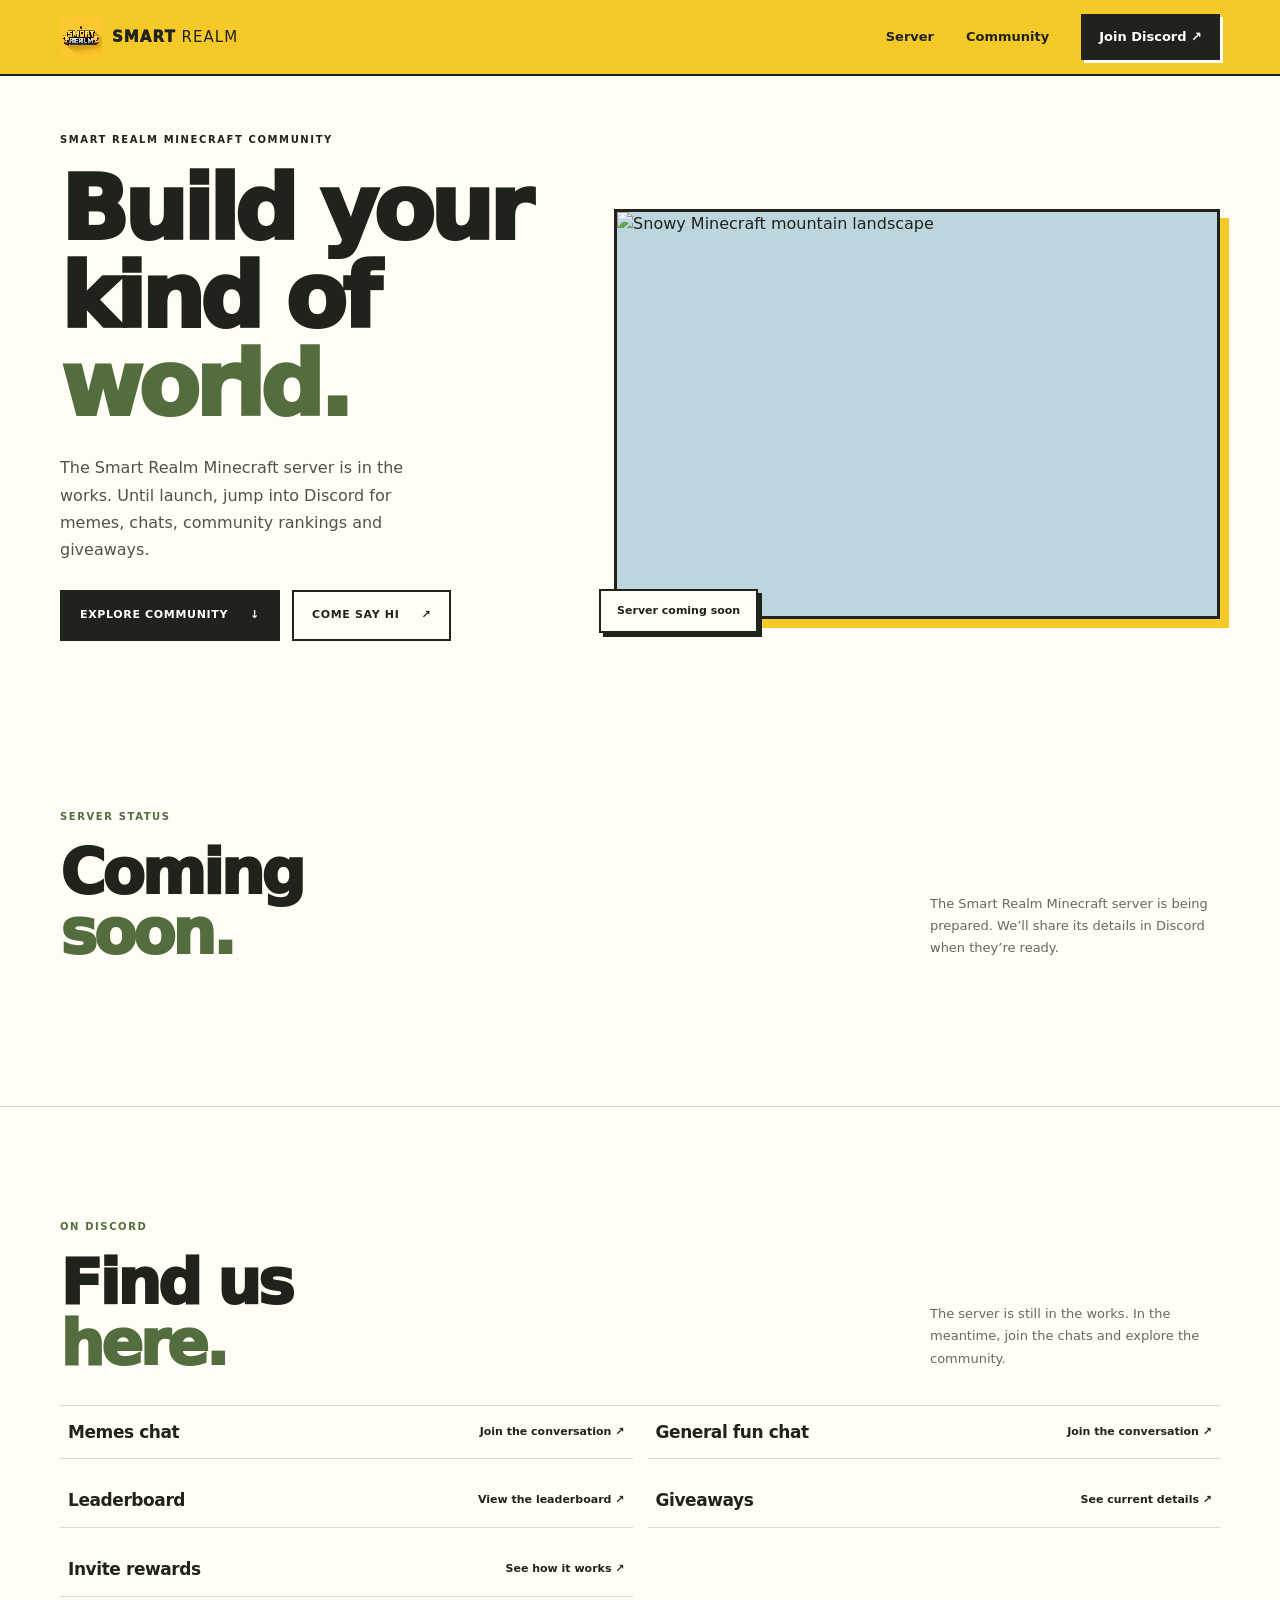
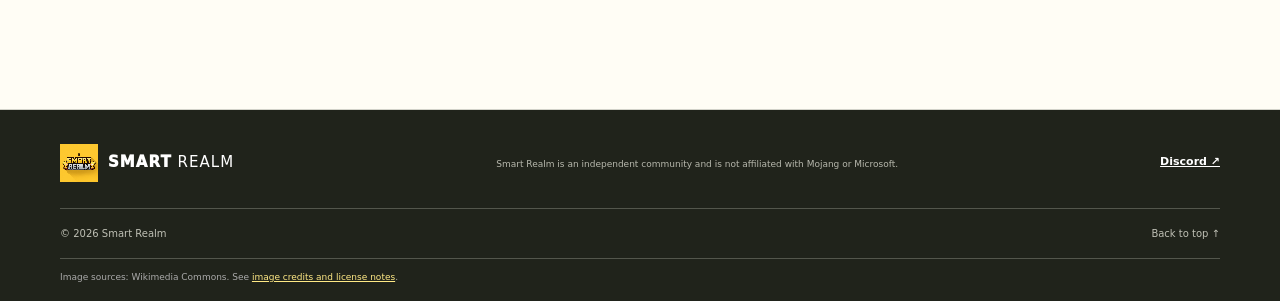
==== index.html @ c3362123 "Add files via upload" ====
<!doctype html>
<html lang="en">
<head>
  <meta charset="utf-8">
  <meta name="viewport" content="width=device-width, initial-scale=1">
  <title>Smart Realm — Find your next Minecraft adventure</title>
  <meta name="description" content="Explore Minecraft servers, community events and giveaways with Smart Realm. Find your next blocky adventure and join the community on Discord.">
  <meta name="theme-color" content="#f4c928">
  <link rel="canonical" href="https://YOUR-USERNAME.github.io/YOUR-REPOSITORY/">
  <meta property="og:type" content="website">
  <meta property="og:title" content="Smart Realm — Find your next Minecraft adventure">
  <meta property="og:description" content="Servers, events and good company. Find your next Minecraft adventure with Smart Realm.">
  <meta property="og:url" content="https://YOUR-USERNAME.github.io/YOUR-REPOSITORY/">
  <meta property="og:image" content="https://commons.wikimedia.org/wiki/Special:FilePath/Minecraft_-_1.18_mountains.jpg?width=1200">
  <link rel="icon" href="./icon.png" type="image/png">
  <link rel="stylesheet" href="./styles.css">
</head>
<body>
  <a class="skip-link" href="#main">Skip to content</a>
  <header class="site-header">
    <div class="wrap nav-wrap">
      <a class="brand" href="#top" aria-label="Smart Realm home"><img src="./icon.png" alt="" width="42" height="42"><span>SMART<span class="brand-light"> REALM</span></span></a>
      <button class="menu-toggle" aria-expanded="false" aria-controls="site-nav">Menu <span aria-hidden="true">☰</span></button>
      <nav id="site-nav" class="site-nav" aria-label="Main navigation">
        <a href="#servers">Server</a><a href="#features">Community</a><a class="nav-cta" href="https://discord.gg/xJpP79EB4y" target="_blank" rel="noopener noreferrer">Join Discord <span aria-hidden="true">↗</span></a>
      </nav>
    </div>
  </header>
  <main id="main">
    <section class="hero wrap" id="top">
      <div class="hero-copy">
        <p class="eyebrow">SMART REALM MINECRAFT COMMUNITY</p>
        <h1>Build your<br>kind of <span>world.</span></h1>
        <p class="hero-text">The Smart Realm Minecraft server is in the works. Until launch, jump into Discord for memes, chats, community rankings and giveaways.</p>
        <div class="hero-actions"><a class="button button-dark" href="#features">Explore community <span>↓</span></a><a class="button button-outline" href="https://discord.gg/xJpP79EB4y" target="_blank" rel="noopener noreferrer">Come say hi <span>↗</span></a></div>
      </div>
      <div class="hero-art" role="img" aria-label="Minecraft mountain landscape">
        <img src="https://commons.wikimedia.org/wiki/Special:FilePath/Minecraft_-_1.18_mountains.jpg?width=1400" alt="Snowy Minecraft mountain landscape" fetchpriority="high">
        <div class="art-label">Server coming soon</div>
      </div>
    </section>
    <section class="section wrap" id="servers">
      <div class="section-heading"><div><p class="eyebrow">SERVER STATUS</p><h2>Coming<br><span>soon.</span></h2></div><p class="section-aside">The Smart Realm Minecraft server is being prepared. We’ll share its details in Discord when they’re ready.</p></div>
    </section>
    <section class="section community-links" id="features"><div class="wrap"><div class="section-heading"><div><p class="eyebrow">ON DISCORD</p><h2>Find us<br><span>here.</span></h2></div><p class="section-aside">The server is still in the works. In the meantime, join the chats and explore the community.</p></div><div class="feature-grid">
      <a class="feature-card" href="https://discord.com/channels/1380602172693151905/1494006151225016421" target="_blank" rel="noopener noreferrer"><h3>Memes chat</h3><span>Join the conversation ↗</span></a>
      <a class="feature-card" href="https://discord.com/channels/1380602172693151905/1490722893888360558" target="_blank" rel="noopener noreferrer"><h3>General fun chat</h3><span>Join the conversation ↗</span></a>
      <a class="feature-card" href="https://discord.com/channels/1380602172693151905/1490735122759024812" target="_blank" rel="noopener noreferrer"><h3>Leaderboard</h3><span>View the leaderboard ↗</span></a>
      <a class="feature-card" href="https://discord.com/channels/1380602172693151905/1529493010767941652" target="_blank" rel="noopener noreferrer"><h3>Giveaways</h3><span>See current details ↗</span></a>
      <a class="feature-card" href="https://discord.com/channels/1380602172693151905/1557034862844579920" target="_blank" rel="noopener noreferrer"><h3>Invite rewards</h3><span>See how it works ↗</span></a>
    </div></div></section>
  </main>
  <footer class="site-footer"><div class="wrap footer-top"><a class="brand" href="#top"><img src="./icon.png" alt="" width="38" height="38"><span>SMART<span class="brand-light"> REALM</span></span></a><p><small>Smart Realm is an independent community and is not affiliated with Mojang or Microsoft.</small></p><a href="https://discord.gg/xJpP79EB4y" target="_blank" rel="noopener noreferrer" class="footer-discord">Discord ↗</a></div><div class="wrap footer-bottom"><span>© <span id="year"></span> Smart Realm</span><a href="#top">Back to top ↑</a></div><div class="wrap credits">Image sources: Wikimedia Commons. See <a href="./IMAGE-CREDITS.md">image credits and license notes</a>.</div></footer>
  <script src="./script.js" defer></script>
</body>
</html>
---- styles.css ----
:root{--yellow:#f4c928;--yellow-light:#ffe985;--ink:#20231b;--paper:#fffdf5;--green:#536d3f;--muted:#67685f;--line:rgba(32,35,27,.17);--pixel:4px}*{box-sizing:border-box}html{scroll-behavior:smooth;scroll-padding-top:84px}body{margin:0;background:var(--paper);color:var(--ink);font-family:Inter,ui-sans-serif,system-ui,-apple-system,"Segoe UI",sans-serif;line-height:1.5}img{display:block;max-width:100%}a{color:inherit}.wrap{width:min(1160px,calc(100% - 40px));margin-inline:auto}.skip-link{position:absolute;left:-999px;top:8px;background:#fff;padding:10px;z-index:20}.skip-link:focus{left:8px}.site-header{height:76px;background:var(--yellow);border-bottom:2px solid var(--ink);position:sticky;top:0;z-index:10}.nav-wrap,.site-nav,.brand{display:flex;align-items:center}.nav-wrap{height:100%;justify-content:space-between}.brand{text-decoration:none;gap:10px;font-weight:1000;font-size:15px;letter-spacing:.07em}.brand img{image-rendering:pixelated}.brand-light{font-weight:500}.site-nav{gap:32px;font-weight:750;font-size:13px}.site-nav a{text-decoration:none}.site-nav a:hover,.footer-discord:hover{opacity:.7}.nav-cta{background:var(--ink);color:white;padding:11px 16px;border:2px solid var(--ink);box-shadow:3px 3px 0 #fff}.menu-toggle{display:none;border:2px solid var(--ink);background:transparent;padding:8px 12px;font-weight:800}.hero{display:grid;grid-template-columns:.92fr 1.08fr;gap:38px;padding-top:56px;position:relative;align-items:center;min-height:590px}.hero-copy{padding-bottom:56px}.eyebrow{font-size:10px;font-weight:900;letter-spacing:.16em;margin:0 0 19px}.status-dot{display:inline-block;width:9px;height:9px;border-radius:50%;background:var(--green);margin-right:9px;box-shadow:0 0 0 4px #d9e2bd}h1,h2,h3,p{margin-top:0}h1,h2,h3{font-family:ui-rounded,"Arial Rounded MT Bold",system-ui,sans-serif;letter-spacing:-.055em;line-height:.98}h1{font-size:clamp(58px,7vw,92px);margin-bottom:25px;font-weight:1000}h1 span,h2 span{color:var(--green)}.hero-text{font-size:16px;line-height:1.7;max-width:390px;color:#505249}.hero-actions{display:flex;gap:12px;flex-wrap:wrap;margin-top:27px}.button{display:inline-flex;align-items:center;justify-content:center;gap:22px;text-decoration:none;text-transform:uppercase;font-size:11px;font-weight:900;letter-spacing:.06em;padding:15px 18px;border:2px solid var(--ink);transition:transform .16s,box-shadow .16s}.button:hover{transform:translate(-2px,-2px);box-shadow:4px 4px 0 var(--ink)}.button-dark{background:var(--ink);color:#fff}.button-outline{background:transparent}.hero-note{display:flex;align-items:center;gap:11px;margin-top:48px;font-size:11px;font-weight:700;color:var(--muted)}.pixel-star{font-size:24px;color:#c39700}.hero-art{height:410px;position:relative;border:3px solid var(--ink);box-shadow:9px 9px 0 var(--yellow);background:#bdd5dc;overflow:visible}.hero-art>img{height:100%;width:100%;object-fit:cover}.art-label{position:absolute;bottom:-17px;left:-18px;background:var(--paper);border:2px solid var(--ink);padding:12px 16px;font-size:11px;font-weight:900;display:flex;align-items:center;gap:9px;box-shadow:4px 4px 0 var(--ink)}.mini-cube{width:14px;height:14px;background:#76a650;border:2px solid var(--ink);box-shadow:inset 0 4px #b5d878}.art-sticker{position:absolute;right:-22px;top:22px;background:var(--yellow);border:2px solid var(--ink);transform:rotate(7deg);padding:13px 10px;text-align:center;font-size:12px;line-height:1.1;font-weight:1000;box-shadow:3px 3px 0 var(--ink)}.hero-bottom{position:absolute;bottom:0;left:0;right:0;display:flex;align-items:center;gap:14px;font-size:9px;letter-spacing:.16em;font-weight:900}.scroll-line{height:1px;background:var(--ink);flex:1}.intro-band{margin-top:76px;background:var(--yellow);border-block:2px solid var(--ink)}.intro-inner{min-height:168px;display:flex;align-items:center;justify-content:space-between;gap:20px;position:relative}.intro-inner>p{font-size:9px;letter-spacing:.18em;font-weight:900;margin:4px 0 0}.intro-inner h2{font-size:clamp(24px,3.7vw,46px);margin:0;line-height:1.1}.intro-inner h2 span{color:var(--ink);text-decoration:underline;text-decoration-thickness:3px;text-underline-offset:6px}.intro-mark{font-size:48px}.section{padding-block:112px}.section-heading{display:flex;justify-content:space-between;align-items:end;gap:32px;margin-bottom:30px}.section-heading .eyebrow,.community-copy .eyebrow{color:var(--green)}h2{font-size:clamp(40px,5.1vw,62px);margin-bottom:0;font-weight:1000}.section-aside{max-width:290px;color:var(--muted);font-size:13px;margin-bottom:5px;line-height:1.7}.filter-row{display:flex;gap:8px;flex-wrap:wrap;margin-bottom:22px}.filter-chip{border:1px solid var(--line);background:transparent;border-radius:40px;padding:9px 15px;font-size:11px;font-weight:800;cursor:pointer}.filter-chip.active,.filter-chip:hover{background:var(--ink);color:white;border-color:var(--ink)}.server-grid{display:grid;grid-template-columns:repeat(3,1fr);gap:18px}.server-card{border:2px solid var(--ink);background:#fff;box-shadow:4px 4px 0 var(--ink);transition:transform .2s,box-shadow .2s}.server-card:hover{transform:translate(-2px,-2px);box-shadow:7px 7px 0 var(--ink)}.server-card[hidden]{display:none}.server-image{height:190px;position:relative;overflow:hidden;background:#a8c9d0}.server-image img{width:100%;height:100%;object-fit:cover;transition:transform .4s}.server-card:hover .server-image img{transform:scale(1.04)}.server-tag{position:absolute;left:12px;top:12px;background:var(--yellow);padding:6px 9px;font-size:9px;font-weight:1000;letter-spacing:.08em;border:1px solid var(--ink)}.card-content{padding:17px}.card-title{display:flex;align-items:center;justify-content:space-between}.card-title h3{font-size:22px;margin-bottom:8px}.card-arrow{font-size:18px}.card-content>p{font-size:12px;color:var(--muted);min-height:38px;margin-bottom:17px}.server-meta{display:flex;align-items:center;justify-content:space-between;border-top:1px solid var(--line);padding-top:12px;font-size:10px;font-weight:800}.server-meta>span{color:var(--green)}.text-link{border:0;background:transparent;font-size:10px;font-weight:900;text-decoration:none;cursor:pointer;padding:0}.text-link span{font-size:15px;padding-left:5px}.fine-print{font-size:10px;color:#77766c;margin:22px 0 0}.community-section{background:#ecebdc;border-block:2px solid var(--ink);padding-block:80px}.community-grid{display:grid;grid-template-columns:1fr 1fr;gap:78px;align-items:center}.community-visual{height:430px;position:relative;border:3px solid var(--ink);box-shadow:8px 8px 0 var(--green)}.community-visual img{width:100%;height:100%;object-fit:cover}.visual-caption{position:absolute;bottom:0;left:0;background:var(--yellow);border-top:2px solid var(--ink);border-right:2px solid var(--ink);padding:11px 14px;font-size:9px;font-weight:1000;letter-spacing:.1em}.community-spark{position:absolute;right:-24px;top:-25px;color:var(--green);font-size:62px}.community-copy h2{margin-bottom:22px}.community-copy>p:not(.eyebrow){font-size:13px;color:#55574e;line-height:1.8}.feature-list{list-style:none;margin:24px 0 28px;padding:0;border-top:1px solid var(--line)}.feature-list li{padding:12px 0;border-bottom:1px solid var(--line);font-size:12px;font-weight:750}.feature-list span{font-size:9px;color:var(--green);font-weight:1000;margin-right:15px}.event-grid{display:grid;grid-template-columns:repeat(3,1fr);gap:16px}.event-card{border:2px solid var(--ink);padding:22px;min-height:270px;display:flex;flex-direction:column;align-items:flex-start;box-shadow:4px 4px 0 var(--ink)}.event-yellow{background:var(--yellow)}.event-dark{background:var(--ink);color:#fff}.event-white{background:#fff}.event-icon{font-size:23px;margin-bottom:18px}.event-kicker{font-size:9px;letter-spacing:.12em;font-weight:900;margin-bottom:12px}.event-card h3{font-size:29px;margin-bottom:12px}.event-card>p:not(.event-kicker){font-size:11px;line-height:1.6;opacity:.8;margin-bottom:18px}.event-card .text-link{margin-top:auto}.event-dark .text-link{color:var(--yellow)}.discord-banner{background:#5a7548;color:#fff;overflow:hidden;border-block:2px solid var(--ink)}.discord-inner{min-height:320px;display:grid;grid-template-columns:1fr 1fr auto;gap:35px;align-items:center;position:relative;padding-block:48px}.discord-inner h2{font-size:clamp(45px,6vw,70px)}.discord-inner h2 span{color:var(--yellow)}.discord-inner .eyebrow{color:var(--yellow-light)}.discord-inner>p{max-width:250px;color:#ecf0e6;font-size:13px;line-height:1.8}.button-yellow{background:var(--yellow);white-space:nowrap;z-index:1}.banner-cube{position:absolute;width:70px;height:70px;border:2px solid rgba(255,255,255,.18);background:rgba(255,255,255,.08);transform:rotate(15deg)}.cube-one{right:9%;top:12px}.cube-two{right:0;bottom:-28px;width:110px;height:110px}.site-footer{background:var(--ink);color:#fff;padding-top:34px}.footer-top{display:flex;align-items:center;justify-content:space-between;gap:24px;padding-bottom:26px}.footer-top>p{font-size:12px;color:#e8e8db;margin:0}.footer-top small{font-size:9px;color:#b7b8ad}.footer-discord{font-size:11px;font-weight:900}.footer-bottom{border-top:1px solid #53564c;padding-block:17px;display:flex;justify-content:space-between;gap:16px;color:#bfc0b5;font-size:10px}.footer-bottom a{text-decoration:none}.footer-bottom b{color:var(--yellow);font-size:16px}.credits{border-top:1px solid #53564c;padding-block:12px 17px;color:#aaa;font-size:9px}.credits a{color:var(--yellow-light)}.toast{position:fixed;bottom:22px;left:50%;transform:translate(-50%,20px);background:var(--ink);border:2px solid var(--yellow);color:white;padding:12px 16px;font-size:12px;font-weight:700;opacity:0;pointer-events:none;transition:.2s;z-index:20;max-width:calc(100% - 32px)}.toast.show{opacity:1;transform:translate(-50%,0)}
@media(max-width:800px){.hero{grid-template-columns:1fr;gap:25px;padding-top:42px;min-height:0}.hero-copy{padding-bottom:0}.hero-art{height:360px;margin:0 12px 20px 0}.hero-bottom{position:static;margin-top:14px}.intro-band{margin-top:45px}.intro-inner{min-height:135px}.intro-inner>p{max-width:110px}.section{padding-block:78px}.community-grid{gap:40px}.community-visual{height:360px}.discord-inner{grid-template-columns:1fr auto;gap:20px}.discord-inner>p{grid-column:1;grid-row:2}.discord-inner .button{grid-column:2;grid-row:1/3}.event-grid{gap:12px}.event-card{padding:17px;min-height:290px}}
@media(max-width:620px){.wrap{width:min(100% - 32px,1160px)}.site-header{height:66px}.menu-toggle{display:block;font-size:11px}.site-nav{display:none;position:absolute;top:64px;left:0;right:0;background:var(--yellow);border-bottom:2px solid var(--ink);padding:16px;width:100%;flex-direction:column;align-items:stretch;gap:0}.site-nav.open{display:flex}.site-nav a{padding:13px 6px;border-top:1px solid rgba(32,35,27,.16)}.site-nav .nav-cta{text-align:center;margin-top:8px;padding:13px}.hero{padding-top:34px}.eyebrow{font-size:9px}h1{font-size:62px}.hero-text{font-size:14px}.hero-art{height:270px}.art-sticker{right:-11px;top:13px}.hero-bottom{font-size:8px}.intro-inner{display:grid;grid-template-columns:1fr auto;gap:8px;padding-block:23px}.intro-inner>p{grid-column:1;max-width:none}.intro-inner h2{grid-column:1;font-size:27px}.intro-mark{grid-column:2;grid-row:1/3;font-size:37px}.section{padding-block:65px}.section-heading{display:block}.section-aside{margin-top:15px}.server-grid{grid-template-columns:1fr;gap:17px}.server-image{height:205px}.community-section{padding-block:54px}.community-grid{grid-template-columns:1fr;gap:36px}.community-visual{height:280px;margin-right:8px}.community-copy h2{font-size:48px}.event-grid{grid-template-columns:1fr}.event-card{min-height:230px}.event-card h3 br{display:none}.discord-inner{grid-template-columns:1fr;gap:15px;padding-block:43px}.discord-inner>p{grid-column:auto;grid-row:auto;margin-bottom:3px}.discord-inner .button{grid-column:auto;grid-row:auto;justify-self:start}.footer-top{align-items:flex-start;flex-wrap:wrap}.footer-top>p{order:3;flex-basis:100%;line-height:1.7}.footer-bottom{font-size:9px;flex-wrap:wrap}.credits{line-height:1.6}}
@media(prefers-reduced-motion:reduce){html{scroll-behavior:auto}*,*::before,*::after{transition-duration:.01ms!important;animation-duration:.01ms!important}}
/* Upcoming server preview and Discord community feature cards */
.server-coming{filter:grayscale(1);opacity:.68;box-shadow:4px 4px 0 #85867e}.server-coming:hover{transform:none;box-shadow:4px 4px 0 #85867e}.server-coming .server-image{filter:grayscale(1)}.server-coming .server-tag{background:#d6d5cc;color:#46473f;border-color:#77786e}.soon-label{color:#73746b;font-size:9px;font-weight:900;text-transform:uppercase;letter-spacing:.05em}.features-section{background:#f3f0df;border-block:2px solid var(--ink)}.feature-grid{display:grid;grid-template-columns:repeat(3,1fr);gap:15px}.feature-card{min-height:235px;padding:19px 20px 17px;background:#fff;border:2px solid var(--ink);box-shadow:4px 4px 0 var(--ink);text-decoration:none;display:flex;flex-direction:column;align-items:flex-start;transition:transform .16s,box-shadow .16s}.feature-card:hover{transform:translate(-2px,-2px);box-shadow:7px 7px 0 var(--ink)}.feature-card-yellow{background:var(--yellow)}.feature-card-reward{background:#dce7ce}.feature-number{font-size:9px;font-weight:1000;letter-spacing:.1em;color:#64665d}.feature-icon{font-size:25px;margin-top:14px;color:var(--green)}.feature-card h3{font-size:22px;margin:8px 0}.feature-card p{font-size:11px;line-height:1.6;color:#55574e;margin:0 0 15px}.feature-action{font-size:10px;font-weight:950;margin-top:auto}
@media(max-width:800px){.feature-grid{grid-template-columns:repeat(2,1fr)}}
@media(max-width:620px){.feature-grid{grid-template-columns:1fr}}
/* Plain community links: simple rows instead of decorative promotional cards */
.community-links{background:#fffdf5;border-block:1px solid rgba(32,35,27,.2)}.feature-grid{display:grid;grid-template-columns:repeat(2,minmax(0,1fr));border-top:1px solid var(--line)}.feature-card{min-height:0;padding:18px 8px;background:transparent;border:0;border-bottom:1px solid var(--line);box-shadow:none;display:flex;flex-direction:row;align-items:center;justify-content:space-between;gap:20px;transition:color .15s}.feature-card:hover{transform:none;box-shadow:none;color:var(--green)}.feature-card h3{font-size:17px;letter-spacing:-.025em;margin:0}.feature-card>span{font-size:11px;font-weight:700;white-space:nowrap}.art-sticker,.community-spark,.intro-mark,.hero-note,.hero-bottom,.banner-cube{display:none!important}.server-coming{filter:grayscale(1);opacity:.65}
@media(max-width:620px){.feature-grid{grid-template-columns:1fr}.feature-card{padding:16px 2px}}
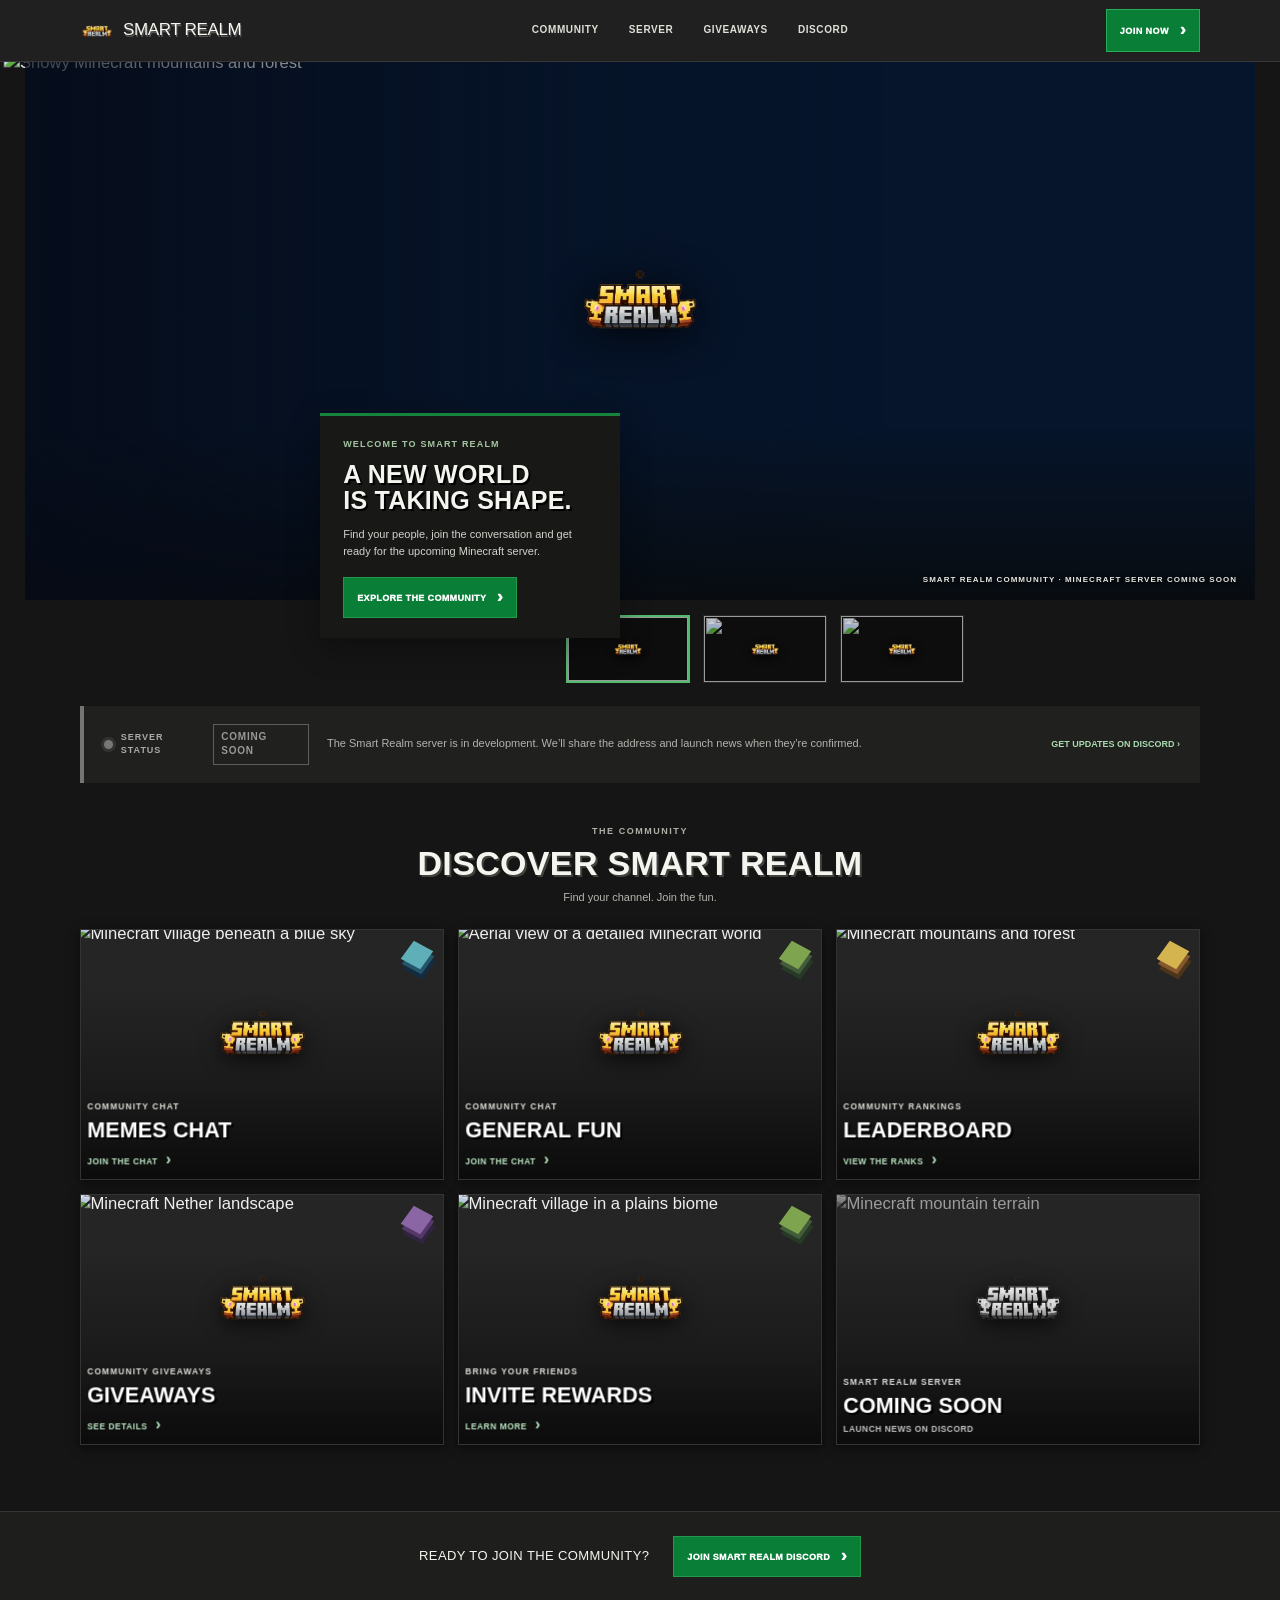
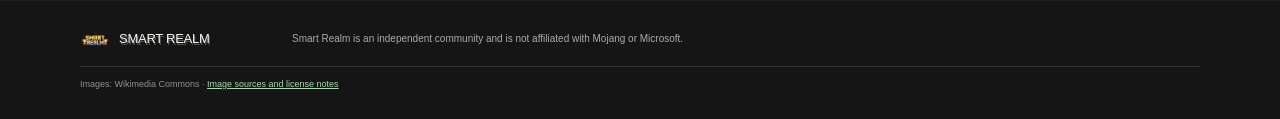
==== commit b3db4ed4: "Add files via upload" ====
--- a/index.html
+++ b/index.html
@@ -1,56 +1,79 @@
-<!doctype html>
-<html lang="en">
-<head>
-  <meta charset="utf-8">
-  <meta name="viewport" content="width=device-width, initial-scale=1">
-  <title>Smart Realm — Find your next Minecraft adventure</title>
-  <meta name="description" content="Explore Minecraft servers, community events and giveaways with Smart Realm. Find your next blocky adventure and join the community on Discord.">
-  <meta name="theme-color" content="#f4c928">
-  <link rel="canonical" href="https://YOUR-USERNAME.github.io/YOUR-REPOSITORY/">
-  <meta property="og:type" content="website">
-  <meta property="og:title" content="Smart Realm — Find your next Minecraft adventure">
-  <meta property="og:description" content="Servers, events and good company. Find your next Minecraft adventure with Smart Realm.">
-  <meta property="og:url" content="https://YOUR-USERNAME.github.io/YOUR-REPOSITORY/">
-  <meta property="og:image" content="https://commons.wikimedia.org/wiki/Special:FilePath/Minecraft_-_1.18_mountains.jpg?width=1200">
-  <link rel="icon" href="./icon.png" type="image/png">
-  <link rel="stylesheet" href="./styles.css">
-</head>
-<body>
-  <a class="skip-link" href="#main">Skip to content</a>
-  <header class="site-header">
-    <div class="wrap nav-wrap">
-      <a class="brand" href="#top" aria-label="Smart Realm home"><img src="./icon.png" alt="" width="42" height="42"><span>SMART<span class="brand-light"> REALM</span></span></a>
-      <button class="menu-toggle" aria-expanded="false" aria-controls="site-nav">Menu <span aria-hidden="true">☰</span></button>
-      <nav id="site-nav" class="site-nav" aria-label="Main navigation">
-        <a href="#servers">Server</a><a href="#features">Community</a><a class="nav-cta" href="https://discord.gg/xJpP79EB4y" target="_blank" rel="noopener noreferrer">Join Discord <span aria-hidden="true">↗</span></a>
-      </nav>
-    </div>
-  </header>
-  <main id="main">
-    <section class="hero wrap" id="top">
-      <div class="hero-copy">
-        <p class="eyebrow">SMART REALM MINECRAFT COMMUNITY</p>
-        <h1>Build your<br>kind of <span>world.</span></h1>
-        <p class="hero-text">The Smart Realm Minecraft server is in the works. Until launch, jump into Discord for memes, chats, community rankings and giveaways.</p>
-        <div class="hero-actions"><a class="button button-dark" href="#features">Explore community <span>↓</span></a><a class="button button-outline" href="https://discord.gg/xJpP79EB4y" target="_blank" rel="noopener noreferrer">Come say hi <span>↗</span></a></div>
-      </div>
-      <div class="hero-art" role="img" aria-label="Minecraft mountain landscape">
-        <img src="https://commons.wikimedia.org/wiki/Special:FilePath/Minecraft_-_1.18_mountains.jpg?width=1400" alt="Snowy Minecraft mountain landscape" fetchpriority="high">
-        <div class="art-label">Server coming soon</div>
-      </div>
-    </section>
-    <section class="section wrap" id="servers">
-      <div class="section-heading"><div><p class="eyebrow">SERVER STATUS</p><h2>Coming<br><span>soon.</span></h2></div><p class="section-aside">The Smart Realm Minecraft server is being prepared. We’ll share its details in Discord when they’re ready.</p></div>
-    </section>
-    <section class="section community-links" id="features"><div class="wrap"><div class="section-heading"><div><p class="eyebrow">ON DISCORD</p><h2>Find us<br><span>here.</span></h2></div><p class="section-aside">The server is still in the works. In the meantime, join the chats and explore the community.</p></div><div class="feature-grid">
-      <a class="feature-card" href="https://discord.com/channels/1380602172693151905/1494006151225016421" target="_blank" rel="noopener noreferrer"><h3>Memes chat</h3><span>Join the conversation ↗</span></a>
-      <a class="feature-card" href="https://discord.com/channels/1380602172693151905/1490722893888360558" target="_blank" rel="noopener noreferrer"><h3>General fun chat</h3><span>Join the conversation ↗</span></a>
-      <a class="feature-card" href="https://discord.com/channels/1380602172693151905/1490735122759024812" target="_blank" rel="noopener noreferrer"><h3>Leaderboard</h3><span>View the leaderboard ↗</span></a>
-      <a class="feature-card" href="https://discord.com/channels/1380602172693151905/1529493010767941652" target="_blank" rel="noopener noreferrer"><h3>Giveaways</h3><span>See current details ↗</span></a>
-      <a class="feature-card" href="https://discord.com/channels/1380602172693151905/1557034862844579920" target="_blank" rel="noopener noreferrer"><h3>Invite rewards</h3><span>See how it works ↗</span></a>
-    </div></div></section>
-  </main>
-  <footer class="site-footer"><div class="wrap footer-top"><a class="brand" href="#top"><img src="./icon.png" alt="" width="38" height="38"><span>SMART<span class="brand-light"> REALM</span></span></a><p><small>Smart Realm is an independent community and is not affiliated with Mojang or Microsoft.</small></p><a href="https://discord.gg/xJpP79EB4y" target="_blank" rel="noopener noreferrer" class="footer-discord">Discord ↗</a></div><div class="wrap footer-bottom"><span>© <span id="year"></span> Smart Realm</span><a href="#top">Back to top ↑</a></div><div class="wrap credits">Image sources: Wikimedia Commons. See <a href="./IMAGE-CREDITS.md">image credits and license notes</a>.</div></footer>
-  <script src="./script.js" defer></script>
-</body>
+<!doctype html>
+<html lang="en">
+<head>
+  <meta charset="utf-8">
+  <meta name="viewport" content="width=device-width, initial-scale=1">
+  <title>Smart Realm — Minecraft Community</title>
+  <meta name="description" content="Join Smart Realm for Minecraft community chats, giveaways, invite rewards and news about our upcoming Minecraft server.">
+  <meta name="theme-color" content="#171717">
+  <link rel="canonical" href="https://YOUR-USERNAME.github.io/YOUR-REPOSITORY/">
+  <meta property="og:type" content="website">
+  <meta property="og:title" content="Smart Realm — Minecraft Community">
+  <meta property="og:description" content="A Minecraft community for chat, competitions, giveaways and the upcoming Smart Realm server.">
+  <meta property="og:url" content="https://YOUR-USERNAME.github.io/YOUR-REPOSITORY/">
+  <meta property="og:image" content="https://commons.wikimedia.org/wiki/Special:FilePath/Minecraft_-_1.18_mountains.jpg?width=1200">
+  <link rel="icon" href="./icon.png" type="image/png">
+  <link rel="stylesheet" href="./styles.css">
+</head>
+<body>
+  <a class="skip-link" href="#main">Skip to main content</a>
+  <header class="topbar">
+    <div class="topbar-inner">
+      <a class="brand" href="#top" aria-label="Smart Realm home"><img src="./icon.png" alt="" width="34" height="34"><span>SMART REALM</span></a>
+      <button class="menu-toggle" type="button" aria-expanded="false" aria-controls="main-nav">MENU <span aria-hidden="true">☰</span></button>
+      <nav id="main-nav" class="main-nav" aria-label="Main navigation">
+        <a href="#community">COMMUNITY</a><a href="#server">SERVER</a><a href="#giveaways">GIVEAWAYS</a><a href="https://discord.gg/xJpP79EB4y" target="_blank" rel="noopener noreferrer">DISCORD</a>
+      </nav>
+      <a class="join-top" href="https://discord.gg/xJpP79EB4y" target="_blank" rel="noopener noreferrer">JOIN NOW <span>›</span></a>
+    </div>
+  </header>
+  <main id="main">
+    <section class="hero-section" id="top" aria-label="Featured Smart Realm scene">
+      <div class="hero-frame">
+        <img class="hero-image" id="hero-image" src="https://commons.wikimedia.org/wiki/Special:FilePath/Minecraft_-_1.18_mountains.jpg?width=1800" alt="Snowy Minecraft mountains and forest" fetchpriority="high">
+        <div class="hero-overlay"></div>
+        <img class="hero-logo" src="./icon.png" alt="Smart Realm" width="132" height="132">
+        <article class="hero-panel" id="hero-panel">
+          <p class="panel-kicker">WELCOME TO SMART REALM</p>
+          <h1 id="hero-title">A new world<br>is taking shape.</h1>
+          <p id="hero-copy">Find your people, join the conversation and get ready for the upcoming Minecraft server.</p>
+          <a class="green-button" href="#community">EXPLORE THE COMMUNITY <span>›</span></a>
+        </article>
+        <p class="hero-creditline">SMART REALM COMMUNITY · MINECRAFT SERVER COMING SOON</p>
+      </div>
+      <div class="hero-thumbnails" role="group" aria-label="Choose a featured Minecraft scene">
+        <button class="thumb active" type="button" aria-pressed="true" aria-label="Show mountain scene" data-image="https://commons.wikimedia.org/wiki/Special:FilePath/Minecraft_-_1.18_mountains.jpg?width=1800" data-alt="Snowy Minecraft mountains and forest" data-title="A new world<br>is taking shape." data-copy="Find your people, join the conversation and get ready for the upcoming Minecraft server."><img src="https://commons.wikimedia.org/wiki/Special:FilePath/Minecraft_-_1.18_mountains.jpg?width=360" alt=""><img class="thumb-logo" src="./icon.png" alt=""></button>
+        <button class="thumb" type="button" aria-pressed="false" aria-label="Show village scene" data-image="https://commons.wikimedia.org/wiki/Special:FilePath/Minecraft_village_panorama.png?width=1800" data-alt="Minecraft village in a plains biome" data-title="Find your place<br>in the realm." data-copy="Meet players, share your builds and explore what the Smart Realm community is up to."><img src="https://commons.wikimedia.org/wiki/Special:FilePath/Minecraft_village_panorama.png?width=360" alt=""><img class="thumb-logo" src="./icon.png" alt=""></button>
+        <button class="thumb" type="button" aria-pressed="false" aria-label="Show Nether scene" data-image="https://commons.wikimedia.org/wiki/Special:FilePath/Screenshot_from_the_Minecraft_Nether.png?width=1800" data-alt="Minecraft Nether landscape" data-title="The adventure<br>starts together." data-copy="Join the Discord now and be there when the Smart Realm server opens."><img src="https://commons.wikimedia.org/wiki/Special:FilePath/Screenshot_from_the_Minecraft_Nether.png?width=360" alt=""><img class="thumb-logo" src="./icon.png" alt=""></button>
+      </div>
+    </section>
+    <section class="server-bar" id="server"><div class="server-status"><span class="status-dot"></span><span class="server-label">SERVER STATUS</span><strong>COMING SOON</strong></div><p>The Smart Realm server is in development. We’ll share the address and launch news when they’re confirmed.</p><a href="https://discord.gg/xJpP79EB4y" target="_blank" rel="noopener noreferrer">GET UPDATES ON DISCORD <span>›</span></a></section>
+    <section class="discover" id="community">
+      <div class="section-title"><p class="section-kicker">THE COMMUNITY</p><h2>DISCOVER SMART REALM</h2><p>Find your channel. Join the fun.</p></div>
+      <div class="realm-grid">
+        <a class="realm-card" href="https://discord.com/channels/1380602172693151905/1494006151225016421" target="_blank" rel="noopener noreferrer" data-reveal>
+          <img class="card-image" src="https://commons.wikimedia.org/wiki/Special:FilePath/Minecraft_village_panorama.png?width=900" alt="Minecraft village beneath a blue sky" loading="lazy"><span class="card-shade"></span><img class="card-logo" src="./icon.png" alt="" width="94" height="94" loading="lazy"><span class="card-copy"><small>COMMUNITY CHAT</small><strong>MEMES CHAT</strong><em>JOIN THE CHAT <b>›</b></em></span><span class="voxel" aria-hidden="true"></span>
+        </a>
+        <a class="realm-card" href="https://discord.com/channels/1380602172693151905/1490722893888360558" target="_blank" rel="noopener noreferrer" data-reveal>
+          <img class="card-image" src="https://commons.wikimedia.org/wiki/Special:FilePath/Bluemap-screenshot_%281%29.png?width=900" alt="Aerial view of a detailed Minecraft world" loading="lazy"><span class="card-shade"></span><img class="card-logo" src="./icon.png" alt="" width="94" height="94" loading="lazy"><span class="card-copy"><small>COMMUNITY CHAT</small><strong>GENERAL FUN</strong><em>JOIN THE CHAT <b>›</b></em></span><span class="voxel voxel-green" aria-hidden="true"></span>
+        </a>
+        <a class="realm-card" href="https://discord.com/channels/1380602172693151905/1490735122759024812" target="_blank" rel="noopener noreferrer" data-reveal>
+          <img class="card-image" src="https://commons.wikimedia.org/wiki/Special:FilePath/Minecraft_-_1.18_mountains.jpg?width=900" alt="Minecraft mountains and forest" loading="lazy"><span class="card-shade"></span><img class="card-logo" src="./icon.png" alt="" width="94" height="94" loading="lazy"><span class="card-copy"><small>COMMUNITY RANKINGS</small><strong>LEADERBOARD</strong><em>VIEW THE RANKS <b>›</b></em></span><span class="voxel voxel-gold" aria-hidden="true"></span>
+        </a>
+        <a class="realm-card" id="giveaways" href="https://discord.com/channels/1380602172693151905/1529493010767941652" target="_blank" rel="noopener noreferrer" data-reveal>
+          <img class="card-image" src="https://commons.wikimedia.org/wiki/Special:FilePath/Screenshot_from_the_Minecraft_Nether.png?width=900" alt="Minecraft Nether landscape" loading="lazy"><span class="card-shade"></span><img class="card-logo" src="./icon.png" alt="" width="94" height="94" loading="lazy"><span class="card-copy"><small>COMMUNITY GIVEAWAYS</small><strong>GIVEAWAYS</strong><em>SEE DETAILS <b>›</b></em></span><span class="voxel voxel-purple" aria-hidden="true"></span>
+        </a>
+        <a class="realm-card" href="https://discord.com/channels/1380602172693151905/1557034862844579920" target="_blank" rel="noopener noreferrer" data-reveal>
+          <img class="card-image" src="https://commons.wikimedia.org/wiki/Special:FilePath/Minecraft_village_panorama.png?width=900" alt="Minecraft village in a plains biome" loading="lazy"><span class="card-shade"></span><img class="card-logo" src="./icon.png" alt="" width="94" height="94" loading="lazy"><span class="card-copy"><small>BRING YOUR FRIENDS</small><strong>INVITE REWARDS</strong><em>LEARN MORE <b>›</b></em></span><span class="voxel voxel-green" aria-hidden="true"></span>
+        </a>
+        <div class="realm-card server-card" data-reveal aria-label="Smart Realm Minecraft server coming soon">
+          <img class="card-image" src="https://commons.wikimedia.org/wiki/Special:FilePath/Minecraft_-_1.18_mountains.jpg?width=900" alt="Minecraft mountain terrain" loading="lazy"><span class="card-shade"></span><img class="card-logo" src="./icon.png" alt="" width="94" height="94" loading="lazy"><span class="card-copy"><small>SMART REALM SERVER</small><strong>COMING SOON</strong><em>LAUNCH NEWS ON DISCORD</em></span>
+        </div>
+      </div>
+    </section>
+    <section class="discord-footer-cta"><p>READY TO JOIN THE COMMUNITY?</p><a class="green-button" href="https://discord.gg/xJpP79EB4y" target="_blank" rel="noopener noreferrer">JOIN SMART REALM DISCORD <span>›</span></a></section>
+  </main>
+  <footer class="site-footer"><a class="footer-brand" href="#top"><img src="./icon.png" alt="" width="30" height="30"><span>SMART REALM</span></a><p>Smart Realm is an independent community and is not affiliated with Mojang or Microsoft.</p><small>Images: Wikimedia Commons · <a href="./IMAGE-CREDITS.md">Image sources and license notes</a></small></footer>
+  <script src="./script.js" defer></script>
+</body>
 </html>
--- a/styles.css
+++ b/styles.css
@@ -1,11 +1,2 @@
-:root{--yellow:#f4c928;--yellow-light:#ffe985;--ink:#20231b;--paper:#fffdf5;--green:#536d3f;--muted:#67685f;--line:rgba(32,35,27,.17);--pixel:4px}*{box-sizing:border-box}html{scroll-behavior:smooth;scroll-padding-top:84px}body{margin:0;background:var(--paper);color:var(--ink);font-family:Inter,ui-sans-serif,system-ui,-apple-system,"Segoe UI",sans-serif;line-height:1.5}img{display:block;max-width:100%}a{color:inherit}.wrap{width:min(1160px,calc(100% - 40px));margin-inline:auto}.skip-link{position:absolute;left:-999px;top:8px;background:#fff;padding:10px;z-index:20}.skip-link:focus{left:8px}.site-header{height:76px;background:var(--yellow);border-bottom:2px solid var(--ink);position:sticky;top:0;z-index:10}.nav-wrap,.site-nav,.brand{display:flex;align-items:center}.nav-wrap{height:100%;justify-content:space-between}.brand{text-decoration:none;gap:10px;font-weight:1000;font-size:15px;letter-spacing:.07em}.brand img{image-rendering:pixelated}.brand-light{font-weight:500}.site-nav{gap:32px;font-weight:750;font-size:13px}.site-nav a{text-decoration:none}.site-nav a:hover,.footer-discord:hover{opacity:.7}.nav-cta{background:var(--ink);color:white;padding:11px 16px;border:2px solid var(--ink);box-shadow:3px 3px 0 #fff}.menu-toggle{display:none;border:2px solid var(--ink);background:transparent;padding:8px 12px;font-weight:800}.hero{display:grid;grid-template-columns:.92fr 1.08fr;gap:38px;padding-top:56px;position:relative;align-items:center;min-height:590px}.hero-copy{padding-bottom:56px}.eyebrow{font-size:10px;font-weight:900;letter-spacing:.16em;margin:0 0 19px}.status-dot{display:inline-block;width:9px;height:9px;border-radius:50%;background:var(--green);margin-right:9px;box-shadow:0 0 0 4px #d9e2bd}h1,h2,h3,p{margin-top:0}h1,h2,h3{font-family:ui-rounded,"Arial Rounded MT Bold",system-ui,sans-serif;letter-spacing:-.055em;line-height:.98}h1{font-size:clamp(58px,7vw,92px);margin-bottom:25px;font-weight:1000}h1 span,h2 span{color:var(--green)}.hero-text{font-size:16px;line-height:1.7;max-width:390px;color:#505249}.hero-actions{display:flex;gap:12px;flex-wrap:wrap;margin-top:27px}.button{display:inline-flex;align-items:center;justify-content:center;gap:22px;text-decoration:none;text-transform:uppercase;font-size:11px;font-weight:900;letter-spacing:.06em;padding:15px 18px;border:2px solid var(--ink);transition:transform .16s,box-shadow .16s}.button:hover{transform:translate(-2px,-2px);box-shadow:4px 4px 0 var(--ink)}.button-dark{background:var(--ink);color:#fff}.button-outline{background:transparent}.hero-note{display:flex;align-items:center;gap:11px;margin-top:48px;font-size:11px;font-weight:700;color:var(--muted)}.pixel-star{font-size:24px;color:#c39700}.hero-art{height:410px;position:relative;border:3px solid var(--ink);box-shadow:9px 9px 0 var(--yellow);background:#bdd5dc;overflow:visible}.hero-art>img{height:100%;width:100%;object-fit:cover}.art-label{position:absolute;bottom:-17px;left:-18px;background:var(--paper);border:2px solid var(--ink);padding:12px 16px;font-size:11px;font-weight:900;display:flex;align-items:center;gap:9px;box-shadow:4px 4px 0 var(--ink)}.mini-cube{width:14px;height:14px;background:#76a650;border:2px solid var(--ink);box-shadow:inset 0 4px #b5d878}.art-sticker{position:absolute;right:-22px;top:22px;background:var(--yellow);border:2px solid var(--ink);transform:rotate(7deg);padding:13px 10px;text-align:center;font-size:12px;line-height:1.1;font-weight:1000;box-shadow:3px 3px 0 var(--ink)}.hero-bottom{position:absolute;bottom:0;left:0;right:0;display:flex;align-items:center;gap:14px;font-size:9px;letter-spacing:.16em;font-weight:900}.scroll-line{height:1px;background:var(--ink);flex:1}.intro-band{margin-top:76px;background:var(--yellow);border-block:2px solid var(--ink)}.intro-inner{min-height:168px;display:flex;align-items:center;justify-content:space-between;gap:20px;position:relative}.intro-inner>p{font-size:9px;letter-spacing:.18em;font-weight:900;margin:4px 0 0}.intro-inner h2{font-size:clamp(24px,3.7vw,46px);margin:0;line-height:1.1}.intro-inner h2 span{color:var(--ink);text-decoration:underline;text-decoration-thickness:3px;text-underline-offset:6px}.intro-mark{font-size:48px}.section{padding-block:112px}.section-heading{display:flex;justify-content:space-between;align-items:end;gap:32px;margin-bottom:30px}.section-heading .eyebrow,.community-copy .eyebrow{color:var(--green)}h2{font-size:clamp(40px,5.1vw,62px);margin-bottom:0;font-weight:1000}.section-aside{max-width:290px;color:var(--muted);font-size:13px;margin-bottom:5px;line-height:1.7}.filter-row{display:flex;gap:8px;flex-wrap:wrap;margin-bottom:22px}.filter-chip{border:1px solid var(--line);background:transparent;border-radius:40px;padding:9px 15px;font-size:11px;font-weight:800;cursor:pointer}.filter-chip.active,.filter-chip:hover{background:var(--ink);color:white;border-color:var(--ink)}.server-grid{display:grid;grid-template-columns:repeat(3,1fr);gap:18px}.server-card{border:2px solid var(--ink);background:#fff;box-shadow:4px 4px 0 var(--ink);transition:transform .2s,box-shadow .2s}.server-card:hover{transform:translate(-2px,-2px);box-shadow:7px 7px 0 var(--ink)}.server-card[hidden]{display:none}.server-image{height:190px;position:relative;overflow:hidden;background:#a8c9d0}.server-image img{width:100%;height:100%;object-fit:cover;transition:transform .4s}.server-card:hover .server-image img{transform:scale(1.04)}.server-tag{position:absolute;left:12px;top:12px;background:var(--yellow);padding:6px 9px;font-size:9px;font-weight:1000;letter-spacing:.08em;border:1px solid var(--ink)}.card-content{padding:17px}.card-title{display:flex;align-items:center;justify-content:space-between}.card-title h3{font-size:22px;margin-bottom:8px}.card-arrow{font-size:18px}.card-content>p{font-size:12px;color:var(--muted);min-height:38px;margin-bottom:17px}.server-meta{display:flex;align-items:center;justify-content:space-between;border-top:1px solid var(--line);padding-top:12px;font-size:10px;font-weight:800}.server-meta>span{color:var(--green)}.text-link{border:0;background:transparent;font-size:10px;font-weight:900;text-decoration:none;cursor:pointer;padding:0}.text-link span{font-size:15px;padding-left:5px}.fine-print{font-size:10px;color:#77766c;margin:22px 0 0}.community-section{background:#ecebdc;border-block:2px solid var(--ink);padding-block:80px}.community-grid{display:grid;grid-template-columns:1fr 1fr;gap:78px;align-items:center}.community-visual{height:430px;position:relative;border:3px solid var(--ink);box-shadow:8px 8px 0 var(--green)}.community-visual img{width:100%;height:100%;object-fit:cover}.visual-caption{position:absolute;bottom:0;left:0;background:var(--yellow);border-top:2px solid var(--ink);border-right:2px solid var(--ink);padding:11px 14px;font-size:9px;font-weight:1000;letter-spacing:.1em}.community-spark{position:absolute;right:-24px;top:-25px;color:var(--green);font-size:62px}.community-copy h2{margin-bottom:22px}.community-copy>p:not(.eyebrow){font-size:13px;color:#55574e;line-height:1.8}.feature-list{list-style:none;margin:24px 0 28px;padding:0;border-top:1px solid var(--line)}.feature-list li{padding:12px 0;border-bottom:1px solid var(--line);font-size:12px;font-weight:750}.feature-list span{font-size:9px;color:var(--green);font-weight:1000;margin-right:15px}.event-grid{display:grid;grid-template-columns:repeat(3,1fr);gap:16px}.event-card{border:2px solid var(--ink);padding:22px;min-height:270px;display:flex;flex-direction:column;align-items:flex-start;box-shadow:4px 4px 0 var(--ink)}.event-yellow{background:var(--yellow)}.event-dark{background:var(--ink);color:#fff}.event-white{background:#fff}.event-icon{font-size:23px;margin-bottom:18px}.event-kicker{font-size:9px;letter-spacing:.12em;font-weight:900;margin-bottom:12px}.event-card h3{font-size:29px;margin-bottom:12px}.event-card>p:not(.event-kicker){font-size:11px;line-height:1.6;opacity:.8;margin-bottom:18px}.event-card .text-link{margin-top:auto}.event-dark .text-link{color:var(--yellow)}.discord-banner{background:#5a7548;color:#fff;overflow:hidden;border-block:2px solid var(--ink)}.discord-inner{min-height:320px;display:grid;grid-template-columns:1fr 1fr auto;gap:35px;align-items:center;position:relative;padding-block:48px}.discord-inner h2{font-size:clamp(45px,6vw,70px)}.discord-inner h2 span{color:var(--yellow)}.discord-inner .eyebrow{color:var(--yellow-light)}.discord-inner>p{max-width:250px;color:#ecf0e6;font-size:13px;line-height:1.8}.button-yellow{background:var(--yellow);white-space:nowrap;z-index:1}.banner-cube{position:absolute;width:70px;height:70px;border:2px solid rgba(255,255,255,.18);background:rgba(255,255,255,.08);transform:rotate(15deg)}.cube-one{right:9%;top:12px}.cube-two{right:0;bottom:-28px;width:110px;height:110px}.site-footer{background:var(--ink);color:#fff;padding-top:34px}.footer-top{display:flex;align-items:center;justify-content:space-between;gap:24px;padding-bottom:26px}.footer-top>p{font-size:12px;color:#e8e8db;margin:0}.footer-top small{font-size:9px;color:#b7b8ad}.footer-discord{font-size:11px;font-weight:900}.footer-bottom{border-top:1px solid #53564c;padding-block:17px;display:flex;justify-content:space-between;gap:16px;color:#bfc0b5;font-size:10px}.footer-bottom a{text-decoration:none}.footer-bottom b{color:var(--yellow);font-size:16px}.credits{border-top:1px solid #53564c;padding-block:12px 17px;color:#aaa;font-size:9px}.credits a{color:var(--yellow-light)}.toast{position:fixed;bottom:22px;left:50%;transform:translate(-50%,20px);background:var(--ink);border:2px solid var(--yellow);color:white;padding:12px 16px;font-size:12px;font-weight:700;opacity:0;pointer-events:none;transition:.2s;z-index:20;max-width:calc(100% - 32px)}.toast.show{opacity:1;transform:translate(-50%,0)}
-@media(max-width:800px){.hero{grid-template-columns:1fr;gap:25px;padding-top:42px;min-height:0}.hero-copy{padding-bottom:0}.hero-art{height:360px;margin:0 12px 20px 0}.hero-bottom{position:static;margin-top:14px}.intro-band{margin-top:45px}.intro-inner{min-height:135px}.intro-inner>p{max-width:110px}.section{padding-block:78px}.community-grid{gap:40px}.community-visual{height:360px}.discord-inner{grid-template-columns:1fr auto;gap:20px}.discord-inner>p{grid-column:1;grid-row:2}.discord-inner .button{grid-column:2;grid-row:1/3}.event-grid{gap:12px}.event-card{padding:17px;min-height:290px}}
-@media(max-width:620px){.wrap{width:min(100% - 32px,1160px)}.site-header{height:66px}.menu-toggle{display:block;font-size:11px}.site-nav{display:none;position:absolute;top:64px;left:0;right:0;background:var(--yellow);border-bottom:2px solid var(--ink);padding:16px;width:100%;flex-direction:column;align-items:stretch;gap:0}.site-nav.open{display:flex}.site-nav a{padding:13px 6px;border-top:1px solid rgba(32,35,27,.16)}.site-nav .nav-cta{text-align:center;margin-top:8px;padding:13px}.hero{padding-top:34px}.eyebrow{font-size:9px}h1{font-size:62px}.hero-text{font-size:14px}.hero-art{height:270px}.art-sticker{right:-11px;top:13px}.hero-bottom{font-size:8px}.intro-inner{display:grid;grid-template-columns:1fr auto;gap:8px;padding-block:23px}.intro-inner>p{grid-column:1;max-width:none}.intro-inner h2{grid-column:1;font-size:27px}.intro-mark{grid-column:2;grid-row:1/3;font-size:37px}.section{padding-block:65px}.section-heading{display:block}.section-aside{margin-top:15px}.server-grid{grid-template-columns:1fr;gap:17px}.server-image{height:205px}.community-section{padding-block:54px}.community-grid{grid-template-columns:1fr;gap:36px}.community-visual{height:280px;margin-right:8px}.community-copy h2{font-size:48px}.event-grid{grid-template-columns:1fr}.event-card{min-height:230px}.event-card h3 br{display:none}.discord-inner{grid-template-columns:1fr;gap:15px;padding-block:43px}.discord-inner>p{grid-column:auto;grid-row:auto;margin-bottom:3px}.discord-inner .button{grid-column:auto;grid-row:auto;justify-self:start}.footer-top{align-items:flex-start;flex-wrap:wrap}.footer-top>p{order:3;flex-basis:100%;line-height:1.7}.footer-bottom{font-size:9px;flex-wrap:wrap}.credits{line-height:1.6}}
-@media(prefers-reduced-motion:reduce){html{scroll-behavior:auto}*,*::before,*::after{transition-duration:.01ms!important;animation-duration:.01ms!important}}
-/* Upcoming server preview and Discord community feature cards */
-.server-coming{filter:grayscale(1);opacity:.68;box-shadow:4px 4px 0 #85867e}.server-coming:hover{transform:none;box-shadow:4px 4px 0 #85867e}.server-coming .server-image{filter:grayscale(1)}.server-coming .server-tag{background:#d6d5cc;color:#46473f;border-color:#77786e}.soon-label{color:#73746b;font-size:9px;font-weight:900;text-transform:uppercase;letter-spacing:.05em}.features-section{background:#f3f0df;border-block:2px solid var(--ink)}.feature-grid{display:grid;grid-template-columns:repeat(3,1fr);gap:15px}.feature-card{min-height:235px;padding:19px 20px 17px;background:#fff;border:2px solid var(--ink);box-shadow:4px 4px 0 var(--ink);text-decoration:none;display:flex;flex-direction:column;align-items:flex-start;transition:transform .16s,box-shadow .16s}.feature-card:hover{transform:translate(-2px,-2px);box-shadow:7px 7px 0 var(--ink)}.feature-card-yellow{background:var(--yellow)}.feature-card-reward{background:#dce7ce}.feature-number{font-size:9px;font-weight:1000;letter-spacing:.1em;color:#64665d}.feature-icon{font-size:25px;margin-top:14px;color:var(--green)}.feature-card h3{font-size:22px;margin:8px 0}.feature-card p{font-size:11px;line-height:1.6;color:#55574e;margin:0 0 15px}.feature-action{font-size:10px;font-weight:950;margin-top:auto}
-@media(max-width:800px){.feature-grid{grid-template-columns:repeat(2,1fr)}}
-@media(max-width:620px){.feature-grid{grid-template-columns:1fr}}
-/* Plain community links: simple rows instead of decorative promotional cards */
-.community-links{background:#fffdf5;border-block:1px solid rgba(32,35,27,.2)}.feature-grid{display:grid;grid-template-columns:repeat(2,minmax(0,1fr));border-top:1px solid var(--line)}.feature-card{min-height:0;padding:18px 8px;background:transparent;border:0;border-bottom:1px solid var(--line);box-shadow:none;display:flex;flex-direction:row;align-items:center;justify-content:space-between;gap:20px;transition:color .15s}.feature-card:hover{transform:none;box-shadow:none;color:var(--green)}.feature-card h3{font-size:17px;letter-spacing:-.025em;margin:0}.feature-card>span{font-size:11px;font-weight:700;white-space:nowrap}.art-sticker,.community-spark,.intro-mark,.hero-note,.hero-bottom,.banner-cube{display:none!important}.server-coming{filter:grayscale(1);opacity:.65}
-@media(max-width:620px){.feature-grid{grid-template-columns:1fr}.feature-card{padding:16px 2px}}
+:root{--bg:#151515;--panel:#20201f;--panel-2:#292927;--line:#383836;--white:#f5f5f0;--muted:#b5b5ae;--green:#16843d;--bright:#37a655;--yellow:#e8bf32;--pixel:Impact,"Arial Black",sans-serif}*{box-sizing:border-box}html{scroll-behavior:smooth;scroll-padding-top:76px}body{margin:0;background:var(--bg);color:var(--white);font-family:Arial,Helvetica,sans-serif;line-height:1.45}a{color:inherit}img{display:block;max-width:100%}.skip-link{position:absolute;left:-9999px;top:8px;z-index:99;background:white;color:#111;padding:12px}.skip-link:focus{left:8px}.topbar{height:62px;background:#202020;border-bottom:1px solid #373737;position:sticky;top:0;z-index:20}.topbar-inner{max-width:1120px;width:calc(100% - 36px);height:100%;margin:auto;display:grid;grid-template-columns:220px 1fr 120px;align-items:center}.brand,.footer-brand{display:flex;align-items:center;gap:9px;text-decoration:none;font-family:var(--pixel);font-size:17px;letter-spacing:-.02em;color:#f6f6ef;text-shadow:1px 2px #555}.brand img,.footer-brand img{object-fit:contain}.main-nav{display:flex;justify-content:center;align-items:center;gap:30px;height:100%}.main-nav a{height:100%;display:flex;align-items:center;text-decoration:none;font-size:10px;font-weight:900;letter-spacing:.06em;color:#dfdfd8}.main-nav a:hover{color:#83d68f}.join-top{justify-self:end;background:#087e37;border:1px solid #27ad54;color:white;text-decoration:none;padding:8px 13px;font-size:9px;font-weight:950;letter-spacing:.05em}.join-top span,.green-button span{font-size:17px;margin-left:8px;vertical-align:-1px}.menu-toggle{display:none}.hero-section{max-width:1350px;padding:0 25px;margin:0 auto}.hero-frame{height:clamp(410px,42vw,590px);min-height:390px;position:relative;overflow:visible;background:#06152b}.hero-image{position:absolute;inset:0;width:100%;height:100%;object-fit:cover;object-position:center 44%;transition:opacity .25s ease,transform .2s;transform:scale(1.015);will-change:transform}.hero-overlay{position:absolute;inset:0;background:linear-gradient(90deg,#060b17c4 0%,#060b1726 43%,transparent 70%),linear-gradient(0deg,#090a0acc,transparent 32%)}.hero-logo{position:absolute;width:clamp(85px,10vw,132px);height:auto;left:50%;top:45%;transform:translate(-50%,-50%);z-index:2;filter:drop-shadow(0 5px 20px #000c);pointer-events:none}.hero-panel{position:absolute;z-index:4;left:24%;bottom:-38px;width:300px;min-height:215px;padding:22px 23px 20px;background:#181817;box-shadow:0 9px 30px #0005;border-top:3px solid var(--green)}.panel-kicker{font-size:9px;letter-spacing:.13em;color:#a5c6a3;font-weight:900;margin:0 0 10px}.hero-panel h1{font-family:var(--pixel);font-size:25px;line-height:1.05;text-transform:uppercase;letter-spacing:.01em;margin:0 0 12px;text-shadow:2px 2px #000}.hero-panel>p:not(.panel-kicker){font-size:11px;color:#d2d2cb;line-height:1.6;margin:0 0 16px}.green-button{display:inline-block;padding:10px 13px;background:#087e37;color:white;text-decoration:none;border:1px solid #21984a;font-size:9px;line-height:1.1;font-weight:950;letter-spacing:.04em;transition:background .15s}.green-button:hover,.join-top:hover{background:#0b9845}.hero-creditline{position:absolute;right:18px;bottom:14px;margin:0;color:#e7e7e2;font-size:8px;letter-spacing:.13em;font-weight:800;text-shadow:0 1px 4px black}.hero-thumbnails{height:90px;display:flex;align-items:flex-start;justify-content:center;gap:13px;padding:15px 0 0 250px}.thumb{position:relative;width:124px;height:68px;padding:0;border:1px solid #282828;background:#0d0d0d;overflow:hidden;cursor:pointer;transition:border-color .2s,transform .2s}.thumb:hover{transform:translateY(-2px)}.thumb.active{border:2px solid #53bb6e}.thumb>img:first-child{width:100%;height:100%;object-fit:cover;filter:brightness(.8)}.thumb-logo{position:absolute;left:50%;top:50%;width:31px;height:31px;object-fit:contain;transform:translate(-50%,-50%);filter:drop-shadow(0 2px 4px #000)}.server-bar{max-width:1120px;margin:16px auto 0;padding:18px 20px;background:#20201f;border-left:4px solid #747671;display:grid;grid-template-columns:205px 1fr auto;align-items:center;gap:18px;color:#c4c4bd}.server-status{display:flex;align-items:center;gap:8px}.status-dot{width:9px;height:9px;background:#777;border-radius:50%;box-shadow:0 0 0 3px #7773}.server-label{font-size:9px;color:#aaa;font-weight:850;letter-spacing:.11em}.server-status strong{font-size:10px;letter-spacing:.08em;color:#999;border:1px solid #5d5e5a;padding:5px 7px}.server-bar>p{font-size:11px;margin:0;color:#b3b3ad}.server-bar>a{font-size:9px;color:#a9d9ae;text-decoration:none;font-weight:900;white-space:nowrap}.discover{max-width:1120px;margin:0 auto;padding:36px 0 66px}.section-title{text-align:center;margin:6px 0 23px}.section-kicker{font-size:9px;letter-spacing:.17em;color:#b0b0a9;font-weight:850;margin:0 0 7px}.section-title h2{font-family:var(--pixel);font-size:clamp(23px,3vw,34px);letter-spacing:.01em;line-height:1.1;margin:0 0 8px;text-shadow:2px 2px #41413e}.section-title>p:last-child{font-size:11px;color:#b5b5ae;margin:0}.realm-grid{display:grid;grid-template-columns:repeat(3,minmax(0,1fr));gap:14px}.realm-card{position:relative;display:block;aspect-ratio:1.45;min-height:185px;overflow:hidden;background:#272727;color:white;text-decoration:none;isolation:isolate;transform-style:preserve-3d;perspective:700px;box-shadow:0 3px 10px #0008;transition:transform .26s cubic-bezier(.2,.7,.2,1),box-shadow .26s,border-color .2s;border:1px solid #343432}.realm-card:hover{transform:translateY(-4px) rotateX(1deg);box-shadow:0 14px 24px #0009;border-color:#777}.card-image{position:absolute;inset:0;width:100%;height:100%;object-fit:cover;transform:translateY(var(--scroll-shift,0px)) scale(1.04);transition:transform .7s cubic-bezier(.2,.7,.2,1),filter .25s;filter:saturate(.9)}.realm-card:hover .card-image{transform:translateY(var(--scroll-shift,0px)) scale(1.11);filter:saturate(1.08)}.card-shade{position:absolute;inset:0;z-index:1;background:linear-gradient(0deg,#080908ec 0%,#08090866 38%,#08090812 78%)}.card-logo{position:absolute;left:50%;top:43%;width:clamp(64px,7vw,94px);height:auto;max-height:38%;object-fit:contain;z-index:2;transform:translate(-50%,-50%) translateZ(46px);filter:drop-shadow(0 4px 10px #000b);transition:transform .35s}.realm-card:hover .card-logo{transform:translate(-50%,-54%) translateZ(75px) scale(1.08)}.card-copy{position:absolute;z-index:3;left:15px;right:13px;bottom:14px;display:flex;flex-direction:column;align-items:flex-start;transform:translateZ(35px)}.card-copy small{font-size:8px;letter-spacing:.13em;color:#dfdfd8;font-weight:850}.card-copy strong{font-family:var(--pixel);font-size:clamp(16px,1.6vw,22px);line-height:1.05;margin:4px 0 7px;text-shadow:2px 2px #000;letter-spacing:.005em}.card-copy em{font-size:8px;font-weight:900;color:#bde7c5;font-style:normal;letter-spacing:.06em}.card-copy b{font-size:15px;padding-left:5px}.server-card{filter:grayscale(1);opacity:.56;cursor:default}.server-card:hover{transform:none;box-shadow:0 3px 10px #0008;border-color:#343432}.server-card .card-image{filter:grayscale(1) brightness(.65)}.server-card .card-copy em{color:#c3c3be}.voxel{position:absolute;right:15px;top:14px;width:22px;height:22px;background:#69c8d2;z-index:2;transform:rotate(28deg) skew(-8deg);box-shadow:4px 4px 0 #235f78,8px 8px 0 #102e45;opacity:.85}.voxel-green{background:#8fbb58;box-shadow:4px 4px 0 #48663e,8px 8px 0 #283e27}.voxel-gold{background:#f3ce57;box-shadow:4px 4px 0 #96602e,8px 8px 0 #543819}.voxel-purple{background:#9c72bb;box-shadow:4px 4px 0 #5e3b78,8px 8px 0 #342444}.discord-footer-cta{border-top:1px solid #353533;background:#1e1e1d;padding:24px;display:flex;justify-content:center;align-items:center;gap:24px}.discord-footer-cta>p{font-family:var(--pixel);font-size:13px;margin:0;letter-spacing:.03em}.site-footer{max-width:1120px;margin:auto;padding:24px 0 28px;display:grid;grid-template-columns:190px 1fr;gap:11px 22px;align-items:center}.footer-brand{font-size:13px}.site-footer>p{font-size:10px;color:#aaa;margin:0}.site-footer>small{grid-column:1/-1;padding-top:11px;border-top:1px solid #343432;font-size:9px;color:#8f8f88}.site-footer>small a{color:#a9d9ae}.reveal-ready [data-reveal]{opacity:0;transform:translateY(28px) rotateX(5deg) scale(.985);transition:opacity .65s ease,transform .75s cubic-bezier(.2,.7,.2,1)}.reveal-ready [data-reveal].is-visible{opacity:1;transform:translateY(0) rotateX(0) scale(1)}.realm-card:focus-visible,.thumb:focus-visible,.main-nav a:focus-visible,.join-top:focus-visible,.green-button:focus-visible{outline:3px solid #a9e5a9;outline-offset:3px}@media(max-width:1180px){.server-bar,.discover,.site-footer{margin-left:24px;margin-right:24px}.hero-panel{left:18%}.topbar-inner{grid-template-columns:190px 1fr 108px}.main-nav{gap:21px}}@media(max-width:760px){.topbar{height:58px}.topbar-inner{width:calc(100% - 28px);grid-template-columns:1fr auto auto;gap:13px}.brand{font-size:15px}.brand img{width:30px;height:30px}.menu-toggle{display:block;justify-self:end;background:transparent;border:1px solid #60605d;color:#eee;padding:8px 9px;font-size:9px;font-weight:900}.main-nav{display:none;position:absolute;top:58px;left:0;right:0;height:auto;background:#202020;border-bottom:2px solid #16843d;flex-direction:column;align-items:stretch;gap:0;padding:8px 18px 13px}.main-nav.open{display:flex}.main-nav a{height:auto;padding:13px 4px;border-bottom:1px solid #383836}.join-top{padding:9px;font-size:8px}.hero-section{padding:0 12px}.hero-frame{height:520px;min-height:0}.hero-image{object-position:53% center}.hero-overlay{background:linear-gradient(0deg,#08090ce0 0%,#08090c30 70%)}.hero-logo{width:94px;top:34%}.hero-panel{left:18px;bottom:-24px;width:min(300px,calc(100% - 36px));min-height:0;padding:17px 18px 16px}.hero-panel h1{font-size:22px}.hero-panel>p:not(.panel-kicker){font-size:10px;margin-bottom:12px}.green-button{font-size:8px;padding:9px 10px}.hero-thumbnails{height:77px;padding:34px 0 0;gap:8px}.thumb{width:94px;height:48px}.thumb-logo{width:24px;height:24px}.hero-creditline{right:8px;bottom:8px;font-size:6px}.server-bar{margin:12px 12px 0;padding:13px;grid-template-columns:1fr;gap:9px}.server-status{gap:7px}.server-bar>p{font-size:10px}.server-bar>a{font-size:8px}.discover{margin:0;padding:30px 14px 45px}.section-title{margin:4px 0 18px}.section-title h2{font-size:24px}.realm-grid{grid-template-columns:repeat(2,minmax(0,1fr));gap:9px}.realm-card{aspect-ratio:1.05;min-height:145px}.card-copy{left:10px;right:8px;bottom:10px}.card-copy small{font-size:6px}.card-copy strong{font-size:clamp(13px,3vw,17px)}.card-copy em{font-size:6px}.card-logo{width:clamp(52px,14vw,70px)}.voxel{width:15px;height:15px;right:10px;top:9px;box-shadow:3px 3px 0 #235f78,6px 6px 0 #102e45}.voxel-green{box-shadow:3px 3px 0 #48663e,6px 6px 0 #283e27}.voxel-gold{box-shadow:3px 3px 0 #96602e,6px 6px 0 #543819}.voxel-purple{box-shadow:3px 3px 0 #5e3b78,6px 6px 0 #342444}.discord-footer-cta{padding:19px 13px;gap:12px;flex-direction:column;text-align:center}.discord-footer-cta>p{font-size:10px}.site-footer{margin:0 14px;padding:19px 0 23px;grid-template-columns:1fr;gap:10px}.site-footer>small{grid-column:auto}}@media(max-width:390px){.hero-frame{height:490px}.hero-panel{left:13px;width:calc(100% - 26px)}.realm-grid{grid-template-columns:1fr}.realm-card{aspect-ratio:1.5;min-height:170px}.card-copy strong{font-size:19px}.card-copy small,.card-copy em{font-size:8px}}@media(prefers-reduced-motion:reduce){html{scroll-behavior:auto}*,*::before,*::after{transition-duration:.01ms!important;animation-duration:.01ms!important}.reveal-ready [data-reveal]{opacity:1;transform:none}}
+ .hero-image{transform:translateY(var(--scroll-shift,0px)) scale(1.035)}
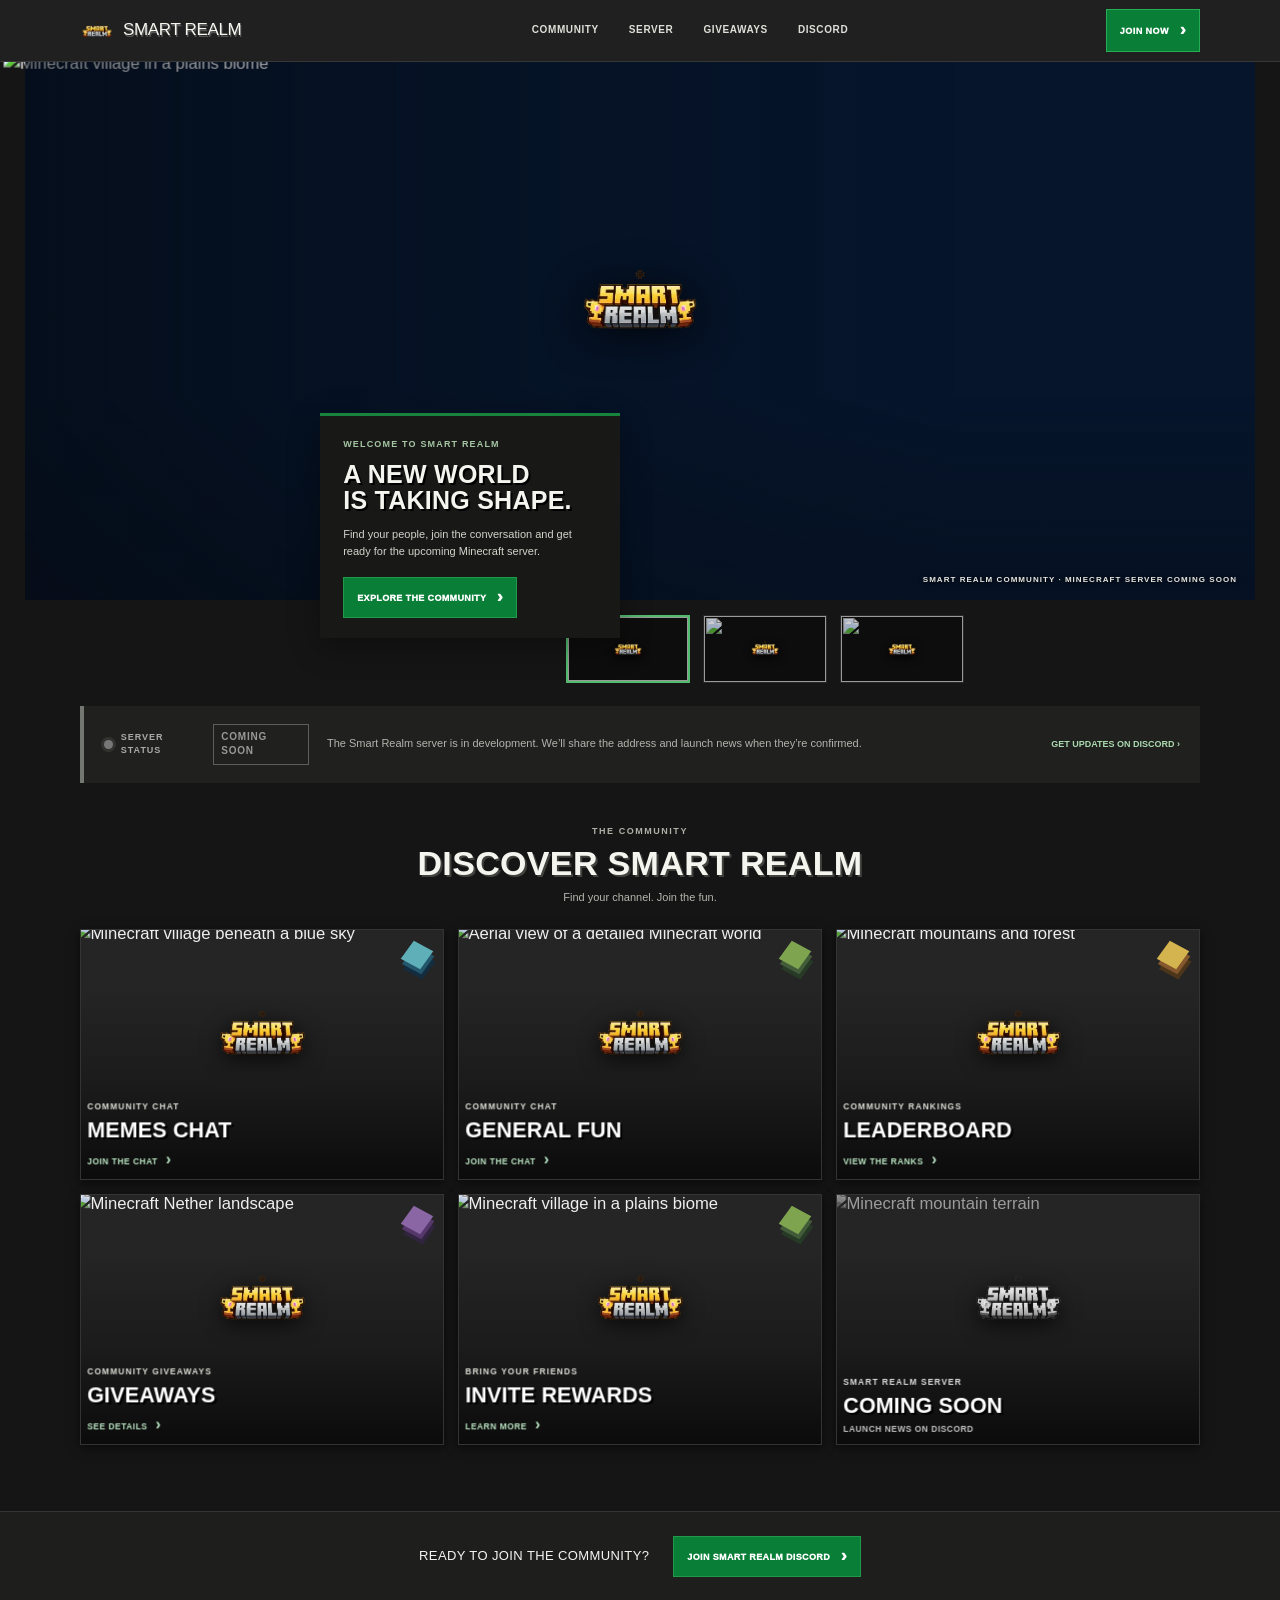
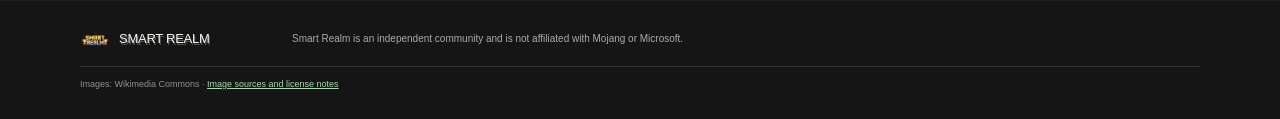
==== commit be996ee5: "Add files via upload" ====
--- a/index.html
+++ b/index.html
@@ -1,79 +1,81 @@
-<!doctype html>
-<html lang="en">
-<head>
-  <meta charset="utf-8">
-  <meta name="viewport" content="width=device-width, initial-scale=1">
-  <title>Smart Realm — Minecraft Community</title>
-  <meta name="description" content="Join Smart Realm for Minecraft community chats, giveaways, invite rewards and news about our upcoming Minecraft server.">
-  <meta name="theme-color" content="#171717">
-  <link rel="canonical" href="https://YOUR-USERNAME.github.io/YOUR-REPOSITORY/">
-  <meta property="og:type" content="website">
-  <meta property="og:title" content="Smart Realm — Minecraft Community">
-  <meta property="og:description" content="A Minecraft community for chat, competitions, giveaways and the upcoming Smart Realm server.">
-  <meta property="og:url" content="https://YOUR-USERNAME.github.io/YOUR-REPOSITORY/">
-  <meta property="og:image" content="https://commons.wikimedia.org/wiki/Special:FilePath/Minecraft_-_1.18_mountains.jpg?width=1200">
-  <link rel="icon" href="./icon.png" type="image/png">
-  <link rel="stylesheet" href="./styles.css">
-</head>
-<body>
-  <a class="skip-link" href="#main">Skip to main content</a>
-  <header class="topbar">
-    <div class="topbar-inner">
-      <a class="brand" href="#top" aria-label="Smart Realm home"><img src="./icon.png" alt="" width="34" height="34"><span>SMART REALM</span></a>
-      <button class="menu-toggle" type="button" aria-expanded="false" aria-controls="main-nav">MENU <span aria-hidden="true">☰</span></button>
-      <nav id="main-nav" class="main-nav" aria-label="Main navigation">
-        <a href="#community">COMMUNITY</a><a href="#server">SERVER</a><a href="#giveaways">GIVEAWAYS</a><a href="https://discord.gg/xJpP79EB4y" target="_blank" rel="noopener noreferrer">DISCORD</a>
-      </nav>
-      <a class="join-top" href="https://discord.gg/xJpP79EB4y" target="_blank" rel="noopener noreferrer">JOIN NOW <span>›</span></a>
-    </div>
-  </header>
-  <main id="main">
-    <section class="hero-section" id="top" aria-label="Featured Smart Realm scene">
-      <div class="hero-frame">
-        <img class="hero-image" id="hero-image" src="https://commons.wikimedia.org/wiki/Special:FilePath/Minecraft_-_1.18_mountains.jpg?width=1800" alt="Snowy Minecraft mountains and forest" fetchpriority="high">
-        <div class="hero-overlay"></div>
-        <img class="hero-logo" src="./icon.png" alt="Smart Realm" width="132" height="132">
-        <article class="hero-panel" id="hero-panel">
-          <p class="panel-kicker">WELCOME TO SMART REALM</p>
-          <h1 id="hero-title">A new world<br>is taking shape.</h1>
-          <p id="hero-copy">Find your people, join the conversation and get ready for the upcoming Minecraft server.</p>
-          <a class="green-button" href="#community">EXPLORE THE COMMUNITY <span>›</span></a>
-        </article>
-        <p class="hero-creditline">SMART REALM COMMUNITY · MINECRAFT SERVER COMING SOON</p>
-      </div>
-      <div class="hero-thumbnails" role="group" aria-label="Choose a featured Minecraft scene">
-        <button class="thumb active" type="button" aria-pressed="true" aria-label="Show mountain scene" data-image="https://commons.wikimedia.org/wiki/Special:FilePath/Minecraft_-_1.18_mountains.jpg?width=1800" data-alt="Snowy Minecraft mountains and forest" data-title="A new world<br>is taking shape." data-copy="Find your people, join the conversation and get ready for the upcoming Minecraft server."><img src="https://commons.wikimedia.org/wiki/Special:FilePath/Minecraft_-_1.18_mountains.jpg?width=360" alt=""><img class="thumb-logo" src="./icon.png" alt=""></button>
-        <button class="thumb" type="button" aria-pressed="false" aria-label="Show village scene" data-image="https://commons.wikimedia.org/wiki/Special:FilePath/Minecraft_village_panorama.png?width=1800" data-alt="Minecraft village in a plains biome" data-title="Find your place<br>in the realm." data-copy="Meet players, share your builds and explore what the Smart Realm community is up to."><img src="https://commons.wikimedia.org/wiki/Special:FilePath/Minecraft_village_panorama.png?width=360" alt=""><img class="thumb-logo" src="./icon.png" alt=""></button>
-        <button class="thumb" type="button" aria-pressed="false" aria-label="Show Nether scene" data-image="https://commons.wikimedia.org/wiki/Special:FilePath/Screenshot_from_the_Minecraft_Nether.png?width=1800" data-alt="Minecraft Nether landscape" data-title="The adventure<br>starts together." data-copy="Join the Discord now and be there when the Smart Realm server opens."><img src="https://commons.wikimedia.org/wiki/Special:FilePath/Screenshot_from_the_Minecraft_Nether.png?width=360" alt=""><img class="thumb-logo" src="./icon.png" alt=""></button>
-      </div>
-    </section>
-    <section class="server-bar" id="server"><div class="server-status"><span class="status-dot"></span><span class="server-label">SERVER STATUS</span><strong>COMING SOON</strong></div><p>The Smart Realm server is in development. We’ll share the address and launch news when they’re confirmed.</p><a href="https://discord.gg/xJpP79EB4y" target="_blank" rel="noopener noreferrer">GET UPDATES ON DISCORD <span>›</span></a></section>
-    <section class="discover" id="community">
-      <div class="section-title"><p class="section-kicker">THE COMMUNITY</p><h2>DISCOVER SMART REALM</h2><p>Find your channel. Join the fun.</p></div>
-      <div class="realm-grid">
-        <a class="realm-card" href="https://discord.com/channels/1380602172693151905/1494006151225016421" target="_blank" rel="noopener noreferrer" data-reveal>
-          <img class="card-image" src="https://commons.wikimedia.org/wiki/Special:FilePath/Minecraft_village_panorama.png?width=900" alt="Minecraft village beneath a blue sky" loading="lazy"><span class="card-shade"></span><img class="card-logo" src="./icon.png" alt="" width="94" height="94" loading="lazy"><span class="card-copy"><small>COMMUNITY CHAT</small><strong>MEMES CHAT</strong><em>JOIN THE CHAT <b>›</b></em></span><span class="voxel" aria-hidden="true"></span>
-        </a>
-        <a class="realm-card" href="https://discord.com/channels/1380602172693151905/1490722893888360558" target="_blank" rel="noopener noreferrer" data-reveal>
-          <img class="card-image" src="https://commons.wikimedia.org/wiki/Special:FilePath/Bluemap-screenshot_%281%29.png?width=900" alt="Aerial view of a detailed Minecraft world" loading="lazy"><span class="card-shade"></span><img class="card-logo" src="./icon.png" alt="" width="94" height="94" loading="lazy"><span class="card-copy"><small>COMMUNITY CHAT</small><strong>GENERAL FUN</strong><em>JOIN THE CHAT <b>›</b></em></span><span class="voxel voxel-green" aria-hidden="true"></span>
-        </a>
-        <a class="realm-card" href="https://discord.com/channels/1380602172693151905/1490735122759024812" target="_blank" rel="noopener noreferrer" data-reveal>
-          <img class="card-image" src="https://commons.wikimedia.org/wiki/Special:FilePath/Minecraft_-_1.18_mountains.jpg?width=900" alt="Minecraft mountains and forest" loading="lazy"><span class="card-shade"></span><img class="card-logo" src="./icon.png" alt="" width="94" height="94" loading="lazy"><span class="card-copy"><small>COMMUNITY RANKINGS</small><strong>LEADERBOARD</strong><em>VIEW THE RANKS <b>›</b></em></span><span class="voxel voxel-gold" aria-hidden="true"></span>
-        </a>
-        <a class="realm-card" id="giveaways" href="https://discord.com/channels/1380602172693151905/1529493010767941652" target="_blank" rel="noopener noreferrer" data-reveal>
-          <img class="card-image" src="https://commons.wikimedia.org/wiki/Special:FilePath/Screenshot_from_the_Minecraft_Nether.png?width=900" alt="Minecraft Nether landscape" loading="lazy"><span class="card-shade"></span><img class="card-logo" src="./icon.png" alt="" width="94" height="94" loading="lazy"><span class="card-copy"><small>COMMUNITY GIVEAWAYS</small><strong>GIVEAWAYS</strong><em>SEE DETAILS <b>›</b></em></span><span class="voxel voxel-purple" aria-hidden="true"></span>
-        </a>
-        <a class="realm-card" href="https://discord.com/channels/1380602172693151905/1557034862844579920" target="_blank" rel="noopener noreferrer" data-reveal>
-          <img class="card-image" src="https://commons.wikimedia.org/wiki/Special:FilePath/Minecraft_village_panorama.png?width=900" alt="Minecraft village in a plains biome" loading="lazy"><span class="card-shade"></span><img class="card-logo" src="./icon.png" alt="" width="94" height="94" loading="lazy"><span class="card-copy"><small>BRING YOUR FRIENDS</small><strong>INVITE REWARDS</strong><em>LEARN MORE <b>›</b></em></span><span class="voxel voxel-green" aria-hidden="true"></span>
-        </a>
-        <div class="realm-card server-card" data-reveal aria-label="Smart Realm Minecraft server coming soon">
-          <img class="card-image" src="https://commons.wikimedia.org/wiki/Special:FilePath/Minecraft_-_1.18_mountains.jpg?width=900" alt="Minecraft mountain terrain" loading="lazy"><span class="card-shade"></span><img class="card-logo" src="./icon.png" alt="" width="94" height="94" loading="lazy"><span class="card-copy"><small>SMART REALM SERVER</small><strong>COMING SOON</strong><em>LAUNCH NEWS ON DISCORD</em></span>
-        </div>
-      </div>
-    </section>
-    <section class="discord-footer-cta"><p>READY TO JOIN THE COMMUNITY?</p><a class="green-button" href="https://discord.gg/xJpP79EB4y" target="_blank" rel="noopener noreferrer">JOIN SMART REALM DISCORD <span>›</span></a></section>
-  </main>
-  <footer class="site-footer"><a class="footer-brand" href="#top"><img src="./icon.png" alt="" width="30" height="30"><span>SMART REALM</span></a><p>Smart Realm is an independent community and is not affiliated with Mojang or Microsoft.</p><small>Images: Wikimedia Commons · <a href="./IMAGE-CREDITS.md">Image sources and license notes</a></small></footer>
-  <script src="./script.js" defer></script>
-</body>
+<!doctype html>
+<html lang="en">
+<head>
+  <meta charset="utf-8">
+  <meta name="viewport" content="width=device-width, initial-scale=1">
+  <title>Smart Realm — Minecraft Community</title>
+  <meta name="description" content="Join Smart Realm for Minecraft community chats, giveaways, invite rewards and news about our upcoming Minecraft server.">
+  <meta name="theme-color" content="#171717">
+  <link rel="canonical" href="https://YOUR-USERNAME.github.io/YOUR-REPOSITORY/">
+  <meta property="og:type" content="website">
+  <meta property="og:title" content="Smart Realm — Minecraft Community">
+  <meta property="og:description" content="A Minecraft community for chat, competitions, giveaways and the upcoming Smart Realm server.">
+  <meta property="og:url" content="https://YOUR-USERNAME.github.io/YOUR-REPOSITORY/">
+  <meta property="og:image" content="https://commons.wikimedia.org/wiki/Special:FilePath/Minecraft_-_1.18_mountains.jpg?width=1200">
+  <link rel="icon" href="./icon.png" type="image/png">
+  <link rel="stylesheet" href="./styles.css?v=2">
+</head>
+<body>
+  <a class="skip-link" href="#main">Skip to main content</a>
+  <header class="topbar">
+    <div class="topbar-inner">
+      <a class="brand" href="#top" aria-label="Smart Realm home"><img src="./icon.png" alt="" width="34" height="34"><span>SMART REALM</span></a>
+      <button class="menu-toggle" type="button" aria-expanded="false" aria-controls="main-nav">MENU <span aria-hidden="true">☰</span></button>
+      <nav id="main-nav" class="main-nav" aria-label="Main navigation">
+        <a href="#community">COMMUNITY</a><a href="#server">SERVER</a><a href="#giveaways">GIVEAWAYS</a><a href="https://discord.gg/xJpP79EB4y" target="_blank" rel="noopener noreferrer">DISCORD</a>
+      </nav>
+      <a class="join-top" href="https://discord.gg/xJpP79EB4y" target="_blank" rel="noopener noreferrer">JOIN NOW <span>›</span></a>
+    </div>
+  </header>
+  <main id="main">
+    <section class="hero-section" id="top" aria-label="Featured Smart Realm scene">
+      <div class="hero-frame">
+        <img class="hero-image" id="hero-image" src="https://commons.wikimedia.org/wiki/Special:FilePath/Minecraft_village_panorama.png?width=1800" alt="Minecraft village in a plains biome" fetchpriority="high">
+        <div class="hero-overlay"></div>
+        <img class="hero-logo" src="./icon.png" alt="Smart Realm" width="132" height="132">
+        <article class="hero-panel" id="hero-panel">
+          <p class="panel-kicker">WELCOME TO SMART REALM</p>
+          <h1 id="hero-title">A new world<br>is taking shape.</h1>
+          <p id="hero-copy">Find your people, join the conversation and get ready for the upcoming Minecraft server.</p>
+          <a class="green-button" href="#community">EXPLORE THE COMMUNITY <span>›</span></a>
+        </article>
+        <p class="hero-creditline">SMART REALM COMMUNITY · MINECRAFT SERVER COMING SOON</p>
+      </div>
+      <div class="hero-thumbnails" role="group" aria-label="Choose a featured Minecraft scene">
+        <button class="thumb active" type="button" aria-pressed="true" aria-label="Show village scene" data-image="https://commons.wikimedia.org/wiki/Special:FilePath/Minecraft_village_panorama.png?width=1800" data-alt="Minecraft village in a plains biome" data-title="A new world<br>is taking shape." data-copy="Find your people, join the conversation and get ready for the upcoming Minecraft server."><img src="https://commons.wikimedia.org/wiki/Special:FilePath/Minecraft_village_panorama.png?width=360" alt=""><img class="thumb-logo" src="./icon.png" alt=""></button>
+        <button class="thumb" type="button" aria-pressed="false" aria-label="Show mountain scene" data-image="https://commons.wikimedia.org/wiki/Special:FilePath/Minecraft_-_1.18_mountains.jpg?width=1800" data-alt="Snowy Minecraft mountains and forest" data-title="Find your place<br>in the realm." data-copy="Meet players, share your builds and explore what the Smart Realm community is up to."><img src="https://commons.wikimedia.org/wiki/Special:FilePath/Minecraft_-_1.18_mountains.jpg?width=360" alt=""><img class="thumb-logo" src="./icon.png" alt=""></button>
+        <button class="thumb" type="button" aria-pressed="false" aria-label="Show Nether scene" data-image="https://commons.wikimedia.org/wiki/Special:FilePath/Screenshot_from_the_Minecraft_Nether.png?width=1800" data-alt="Minecraft Nether landscape" data-title="The adventure<br>starts together." data-copy="Join the Discord now and be there when the Smart Realm server opens."><img src="https://commons.wikimedia.org/wiki/Special:FilePath/Screenshot_from_the_Minecraft_Nether.png?width=360" alt=""><img class="thumb-logo" src="./icon.png" alt=""></button>
+      </div>
+    </section>
+    <section class="server-bar" id="server"><div class="server-status"><span class="status-dot"></span><span class="server-label">SERVER STATUS</span><strong>COMING SOON</strong></div><p>The Smart Realm server is in development. We’ll share the address and launch news when they’re confirmed.</p><a href="https://discord.gg/xJpP79EB4y" target="_blank" rel="noopener noreferrer">GET UPDATES ON DISCORD <span>›</span></a></section>
+    <section class="discover" id="community">
+      <div class="section-title"><p class="section-kicker">THE COMMUNITY</p><h2>DISCOVER SMART REALM</h2><p>Find your channel. Join the fun.</p></div>
+      <div class="realm-grid">
+        <a class="realm-card" href="https://discord.com/channels/1380602172693151905/1494006151225016421" target="_blank" rel="noopener noreferrer" data-reveal>
+          <img class="card-image" src="https://commons.wikimedia.org/wiki/Special:FilePath/Minecraft_village_panorama.png?width=900" alt="Minecraft village beneath a blue sky" loading="lazy"><span class="card-shade"></span><img class="card-logo" src="./icon.png" alt="" width="94" height="94" loading="lazy"><span class="card-copy"><small>COMMUNITY CHAT</small><strong>MEMES CHAT</strong><em>JOIN THE CHAT <b>›</b></em></span><span class="voxel" aria-hidden="true"></span>
+        </a>
+        <a class="realm-card" href="https://discord.com/channels/1380602172693151905/1490722893888360558" target="_blank" rel="noopener noreferrer" data-reveal>
+          <img class="card-image" src="https://commons.wikimedia.org/wiki/Special:FilePath/Bluemap-screenshot_%281%29.png?width=900" alt="Aerial view of a detailed Minecraft world" loading="lazy"><span class="card-shade"></span><img class="card-logo" src="./icon.png" alt="" width="94" height="94" loading="lazy"><span class="card-copy"><small>COMMUNITY CHAT</small><strong>GENERAL FUN</strong><em>JOIN THE CHAT <b>›</b></em></span><span class="voxel voxel-green" aria-hidden="true"></span>
+        </a>
+        <a class="realm-card" href="https://discord.com/channels/1380602172693151905/1490735122759024812" target="_blank" rel="noopener noreferrer" data-reveal>
+          <img class="card-image" src="https://commons.wikimedia.org/wiki/Special:FilePath/Minecraft_-_1.18_mountains.jpg?width=900" alt="Minecraft mountains and forest" loading="lazy"><span class="card-shade"></span><img class="card-logo" src="./icon.png" alt="" width="94" height="94" loading="lazy"><span class="card-copy"><small>COMMUNITY RANKINGS</small><strong>LEADERBOARD</strong><em>VIEW THE RANKS <b>›</b></em></span><span class="voxel voxel-gold" aria-hidden="true"></span>
+        </a>
+        <a class="realm-card" id="giveaways" href="https://discord.com/channels/1380602172693151905/1529493010767941652" target="_blank" rel="noopener noreferrer" data-reveal>
+          <img class="card-image" src="https://commons.wikimedia.org/wiki/Special:FilePath/Screenshot_from_the_Minecraft_Nether.png?width=900" alt="Minecraft Nether landscape" loading="lazy"><span class="card-shade"></span><img class="card-logo" src="./icon.png" alt="" width="94" height="94" loading="lazy"><span class="card-copy"><small>COMMUNITY GIVEAWAYS</small><strong>GIVEAWAYS</strong><em>SEE DETAILS <b>›</b></em></span><span class="voxel voxel-purple" aria-hidden="true"></span>
+        </a>
+        <a class="realm-card" href="https://discord.com/channels/1380602172693151905/1557034862844579920" target="_blank" rel="noopener noreferrer" data-reveal>
+          <img class="card-image" src="https://commons.wikimedia.org/wiki/Special:FilePath/Minecraft_village_panorama.png?width=900" alt="Minecraft village in a plains biome" loading="lazy"><span class="card-shade"></span><img class="card-logo" src="./icon.png" alt="" width="94" height="94" loading="lazy"><span class="card-copy"><small>BRING YOUR FRIENDS</small><strong>INVITE REWARDS</strong><em>LEARN MORE <b>›</b></em></span><span class="voxel voxel-green" aria-hidden="true"></span>
+        </a>
+        <div class="realm-card server-card" data-reveal aria-label="Smart Realm Minecraft server coming soon">
+          <img class="card-image" src="https://commons.wikimedia.org/wiki/Special:FilePath/Minecraft_-_1.18_mountains.jpg?width=900" alt="Minecraft mountain terrain" loading="lazy"><span class="card-shade"></span><img class="card-logo" src="./icon.png" alt="" width="94" height="94" loading="lazy"><span class="card-copy"><small>SMART REALM SERVER</small><strong>COMING SOON</strong><em>LAUNCH NEWS ON DISCORD</em></span>
+        </div>
+      </div>
+    </section>
+    <section class="discord-footer-cta"><p>READY TO JOIN THE COMMUNITY?</p><a class="green-button" href="https://discord.gg/xJpP79EB4y" target="_blank" rel="noopener noreferrer">JOIN SMART REALM DISCORD <span>›</span></a></section>
+  </main>
+  <footer class="site-footer"><a class="footer-brand" href="#top"><img src="./icon.png" alt="" width="30" height="30"><span>SMART REALM</span></a><p>Smart Realm is an independent community and is not affiliated with Mojang or Microsoft.</p><small>Images: Wikimedia Commons · <a href="./IMAGE-CREDITS.md">Image sources and license notes</a></small></footer>
+  <script src="./script.js" defer></script>
+</body>
 </html>
+
+
--- a/styles.css
+++ b/styles.css
@@ -1,2 +1,5 @@
 :root{--bg:#151515;--panel:#20201f;--panel-2:#292927;--line:#383836;--white:#f5f5f0;--muted:#b5b5ae;--green:#16843d;--bright:#37a655;--yellow:#e8bf32;--pixel:Impact,"Arial Black",sans-serif}*{box-sizing:border-box}html{scroll-behavior:smooth;scroll-padding-top:76px}body{margin:0;background:var(--bg);color:var(--white);font-family:Arial,Helvetica,sans-serif;line-height:1.45}a{color:inherit}img{display:block;max-width:100%}.skip-link{position:absolute;left:-9999px;top:8px;z-index:99;background:white;color:#111;padding:12px}.skip-link:focus{left:8px}.topbar{height:62px;background:#202020;border-bottom:1px solid #373737;position:sticky;top:0;z-index:20}.topbar-inner{max-width:1120px;width:calc(100% - 36px);height:100%;margin:auto;display:grid;grid-template-columns:220px 1fr 120px;align-items:center}.brand,.footer-brand{display:flex;align-items:center;gap:9px;text-decoration:none;font-family:var(--pixel);font-size:17px;letter-spacing:-.02em;color:#f6f6ef;text-shadow:1px 2px #555}.brand img,.footer-brand img{object-fit:contain}.main-nav{display:flex;justify-content:center;align-items:center;gap:30px;height:100%}.main-nav a{height:100%;display:flex;align-items:center;text-decoration:none;font-size:10px;font-weight:900;letter-spacing:.06em;color:#dfdfd8}.main-nav a:hover{color:#83d68f}.join-top{justify-self:end;background:#087e37;border:1px solid #27ad54;color:white;text-decoration:none;padding:8px 13px;font-size:9px;font-weight:950;letter-spacing:.05em}.join-top span,.green-button span{font-size:17px;margin-left:8px;vertical-align:-1px}.menu-toggle{display:none}.hero-section{max-width:1350px;padding:0 25px;margin:0 auto}.hero-frame{height:clamp(410px,42vw,590px);min-height:390px;position:relative;overflow:visible;background:#06152b}.hero-image{position:absolute;inset:0;width:100%;height:100%;object-fit:cover;object-position:center 44%;transition:opacity .25s ease,transform .2s;transform:scale(1.015);will-change:transform}.hero-overlay{position:absolute;inset:0;background:linear-gradient(90deg,#060b17c4 0%,#060b1726 43%,transparent 70%),linear-gradient(0deg,#090a0acc,transparent 32%)}.hero-logo{position:absolute;width:clamp(85px,10vw,132px);height:auto;left:50%;top:45%;transform:translate(-50%,-50%);z-index:2;filter:drop-shadow(0 5px 20px #000c);pointer-events:none}.hero-panel{position:absolute;z-index:4;left:24%;bottom:-38px;width:300px;min-height:215px;padding:22px 23px 20px;background:#181817;box-shadow:0 9px 30px #0005;border-top:3px solid var(--green)}.panel-kicker{font-size:9px;letter-spacing:.13em;color:#a5c6a3;font-weight:900;margin:0 0 10px}.hero-panel h1{font-family:var(--pixel);font-size:25px;line-height:1.05;text-transform:uppercase;letter-spacing:.01em;margin:0 0 12px;text-shadow:2px 2px #000}.hero-panel>p:not(.panel-kicker){font-size:11px;color:#d2d2cb;line-height:1.6;margin:0 0 16px}.green-button{display:inline-block;padding:10px 13px;background:#087e37;color:white;text-decoration:none;border:1px solid #21984a;font-size:9px;line-height:1.1;font-weight:950;letter-spacing:.04em;transition:background .15s}.green-button:hover,.join-top:hover{background:#0b9845}.hero-creditline{position:absolute;right:18px;bottom:14px;margin:0;color:#e7e7e2;font-size:8px;letter-spacing:.13em;font-weight:800;text-shadow:0 1px 4px black}.hero-thumbnails{height:90px;display:flex;align-items:flex-start;justify-content:center;gap:13px;padding:15px 0 0 250px}.thumb{position:relative;width:124px;height:68px;padding:0;border:1px solid #282828;background:#0d0d0d;overflow:hidden;cursor:pointer;transition:border-color .2s,transform .2s}.thumb:hover{transform:translateY(-2px)}.thumb.active{border:2px solid #53bb6e}.thumb>img:first-child{width:100%;height:100%;object-fit:cover;filter:brightness(.8)}.thumb-logo{position:absolute;left:50%;top:50%;width:31px;height:31px;object-fit:contain;transform:translate(-50%,-50%);filter:drop-shadow(0 2px 4px #000)}.server-bar{max-width:1120px;margin:16px auto 0;padding:18px 20px;background:#20201f;border-left:4px solid #747671;display:grid;grid-template-columns:205px 1fr auto;align-items:center;gap:18px;color:#c4c4bd}.server-status{display:flex;align-items:center;gap:8px}.status-dot{width:9px;height:9px;background:#777;border-radius:50%;box-shadow:0 0 0 3px #7773}.server-label{font-size:9px;color:#aaa;font-weight:850;letter-spacing:.11em}.server-status strong{font-size:10px;letter-spacing:.08em;color:#999;border:1px solid #5d5e5a;padding:5px 7px}.server-bar>p{font-size:11px;margin:0;color:#b3b3ad}.server-bar>a{font-size:9px;color:#a9d9ae;text-decoration:none;font-weight:900;white-space:nowrap}.discover{max-width:1120px;margin:0 auto;padding:36px 0 66px}.section-title{text-align:center;margin:6px 0 23px}.section-kicker{font-size:9px;letter-spacing:.17em;color:#b0b0a9;font-weight:850;margin:0 0 7px}.section-title h2{font-family:var(--pixel);font-size:clamp(23px,3vw,34px);letter-spacing:.01em;line-height:1.1;margin:0 0 8px;text-shadow:2px 2px #41413e}.section-title>p:last-child{font-size:11px;color:#b5b5ae;margin:0}.realm-grid{display:grid;grid-template-columns:repeat(3,minmax(0,1fr));gap:14px}.realm-card{position:relative;display:block;aspect-ratio:1.45;min-height:185px;overflow:hidden;background:#272727;color:white;text-decoration:none;isolation:isolate;transform-style:preserve-3d;perspective:700px;box-shadow:0 3px 10px #0008;transition:transform .26s cubic-bezier(.2,.7,.2,1),box-shadow .26s,border-color .2s;border:1px solid #343432}.realm-card:hover{transform:translateY(-4px) rotateX(1deg);box-shadow:0 14px 24px #0009;border-color:#777}.card-image{position:absolute;inset:0;width:100%;height:100%;object-fit:cover;transform:translateY(var(--scroll-shift,0px)) scale(1.04);transition:transform .7s cubic-bezier(.2,.7,.2,1),filter .25s;filter:saturate(.9)}.realm-card:hover .card-image{transform:translateY(var(--scroll-shift,0px)) scale(1.11);filter:saturate(1.08)}.card-shade{position:absolute;inset:0;z-index:1;background:linear-gradient(0deg,#080908ec 0%,#08090866 38%,#08090812 78%)}.card-logo{position:absolute;left:50%;top:43%;width:clamp(64px,7vw,94px);height:auto;max-height:38%;object-fit:contain;z-index:2;transform:translate(-50%,-50%) translateZ(46px);filter:drop-shadow(0 4px 10px #000b);transition:transform .35s}.realm-card:hover .card-logo{transform:translate(-50%,-54%) translateZ(75px) scale(1.08)}.card-copy{position:absolute;z-index:3;left:15px;right:13px;bottom:14px;display:flex;flex-direction:column;align-items:flex-start;transform:translateZ(35px)}.card-copy small{font-size:8px;letter-spacing:.13em;color:#dfdfd8;font-weight:850}.card-copy strong{font-family:var(--pixel);font-size:clamp(16px,1.6vw,22px);line-height:1.05;margin:4px 0 7px;text-shadow:2px 2px #000;letter-spacing:.005em}.card-copy em{font-size:8px;font-weight:900;color:#bde7c5;font-style:normal;letter-spacing:.06em}.card-copy b{font-size:15px;padding-left:5px}.server-card{filter:grayscale(1);opacity:.56;cursor:default}.server-card:hover{transform:none;box-shadow:0 3px 10px #0008;border-color:#343432}.server-card .card-image{filter:grayscale(1) brightness(.65)}.server-card .card-copy em{color:#c3c3be}.voxel{position:absolute;right:15px;top:14px;width:22px;height:22px;background:#69c8d2;z-index:2;transform:rotate(28deg) skew(-8deg);box-shadow:4px 4px 0 #235f78,8px 8px 0 #102e45;opacity:.85}.voxel-green{background:#8fbb58;box-shadow:4px 4px 0 #48663e,8px 8px 0 #283e27}.voxel-gold{background:#f3ce57;box-shadow:4px 4px 0 #96602e,8px 8px 0 #543819}.voxel-purple{background:#9c72bb;box-shadow:4px 4px 0 #5e3b78,8px 8px 0 #342444}.discord-footer-cta{border-top:1px solid #353533;background:#1e1e1d;padding:24px;display:flex;justify-content:center;align-items:center;gap:24px}.discord-footer-cta>p{font-family:var(--pixel);font-size:13px;margin:0;letter-spacing:.03em}.site-footer{max-width:1120px;margin:auto;padding:24px 0 28px;display:grid;grid-template-columns:190px 1fr;gap:11px 22px;align-items:center}.footer-brand{font-size:13px}.site-footer>p{font-size:10px;color:#aaa;margin:0}.site-footer>small{grid-column:1/-1;padding-top:11px;border-top:1px solid #343432;font-size:9px;color:#8f8f88}.site-footer>small a{color:#a9d9ae}.reveal-ready [data-reveal]{opacity:0;transform:translateY(28px) rotateX(5deg) scale(.985);transition:opacity .65s ease,transform .75s cubic-bezier(.2,.7,.2,1)}.reveal-ready [data-reveal].is-visible{opacity:1;transform:translateY(0) rotateX(0) scale(1)}.realm-card:focus-visible,.thumb:focus-visible,.main-nav a:focus-visible,.join-top:focus-visible,.green-button:focus-visible{outline:3px solid #a9e5a9;outline-offset:3px}@media(max-width:1180px){.server-bar,.discover,.site-footer{margin-left:24px;margin-right:24px}.hero-panel{left:18%}.topbar-inner{grid-template-columns:190px 1fr 108px}.main-nav{gap:21px}}@media(max-width:760px){.topbar{height:58px}.topbar-inner{width:calc(100% - 28px);grid-template-columns:1fr auto auto;gap:13px}.brand{font-size:15px}.brand img{width:30px;height:30px}.menu-toggle{display:block;justify-self:end;background:transparent;border:1px solid #60605d;color:#eee;padding:8px 9px;font-size:9px;font-weight:900}.main-nav{display:none;position:absolute;top:58px;left:0;right:0;height:auto;background:#202020;border-bottom:2px solid #16843d;flex-direction:column;align-items:stretch;gap:0;padding:8px 18px 13px}.main-nav.open{display:flex}.main-nav a{height:auto;padding:13px 4px;border-bottom:1px solid #383836}.join-top{padding:9px;font-size:8px}.hero-section{padding:0 12px}.hero-frame{height:520px;min-height:0}.hero-image{object-position:53% center}.hero-overlay{background:linear-gradient(0deg,#08090ce0 0%,#08090c30 70%)}.hero-logo{width:94px;top:34%}.hero-panel{left:18px;bottom:-24px;width:min(300px,calc(100% - 36px));min-height:0;padding:17px 18px 16px}.hero-panel h1{font-size:22px}.hero-panel>p:not(.panel-kicker){font-size:10px;margin-bottom:12px}.green-button{font-size:8px;padding:9px 10px}.hero-thumbnails{height:77px;padding:34px 0 0;gap:8px}.thumb{width:94px;height:48px}.thumb-logo{width:24px;height:24px}.hero-creditline{right:8px;bottom:8px;font-size:6px}.server-bar{margin:12px 12px 0;padding:13px;grid-template-columns:1fr;gap:9px}.server-status{gap:7px}.server-bar>p{font-size:10px}.server-bar>a{font-size:8px}.discover{margin:0;padding:30px 14px 45px}.section-title{margin:4px 0 18px}.section-title h2{font-size:24px}.realm-grid{grid-template-columns:repeat(2,minmax(0,1fr));gap:9px}.realm-card{aspect-ratio:1.05;min-height:145px}.card-copy{left:10px;right:8px;bottom:10px}.card-copy small{font-size:6px}.card-copy strong{font-size:clamp(13px,3vw,17px)}.card-copy em{font-size:6px}.card-logo{width:clamp(52px,14vw,70px)}.voxel{width:15px;height:15px;right:10px;top:9px;box-shadow:3px 3px 0 #235f78,6px 6px 0 #102e45}.voxel-green{box-shadow:3px 3px 0 #48663e,6px 6px 0 #283e27}.voxel-gold{box-shadow:3px 3px 0 #96602e,6px 6px 0 #543819}.voxel-purple{box-shadow:3px 3px 0 #5e3b78,6px 6px 0 #342444}.discord-footer-cta{padding:19px 13px;gap:12px;flex-direction:column;text-align:center}.discord-footer-cta>p{font-size:10px}.site-footer{margin:0 14px;padding:19px 0 23px;grid-template-columns:1fr;gap:10px}.site-footer>small{grid-column:auto}}@media(max-width:390px){.hero-frame{height:490px}.hero-panel{left:13px;width:calc(100% - 26px)}.realm-grid{grid-template-columns:1fr}.realm-card{aspect-ratio:1.5;min-height:170px}.card-copy strong{font-size:19px}.card-copy small,.card-copy em{font-size:8px}}@media(prefers-reduced-motion:reduce){html{scroll-behavior:auto}*,*::before,*::after{transition-duration:.01ms!important;animation-duration:.01ms!important}.reveal-ready [data-reveal]{opacity:1;transform:none}}
  .hero-image{transform:translateY(var(--scroll-shift,0px)) scale(1.035)}
+/* Keep the featured game scene visible beneath the copy. */
+.hero-overlay{background:linear-gradient(90deg,rgba(5,9,16,.54) 0%,rgba(5,9,16,.24) 32%,rgba(5,9,16,.06) 62%,transparent 76%),linear-gradient(0deg,rgba(5,8,12,.27),transparent 38%)}
+.hero-image{filter:brightness(1.13) saturate(1.08)}
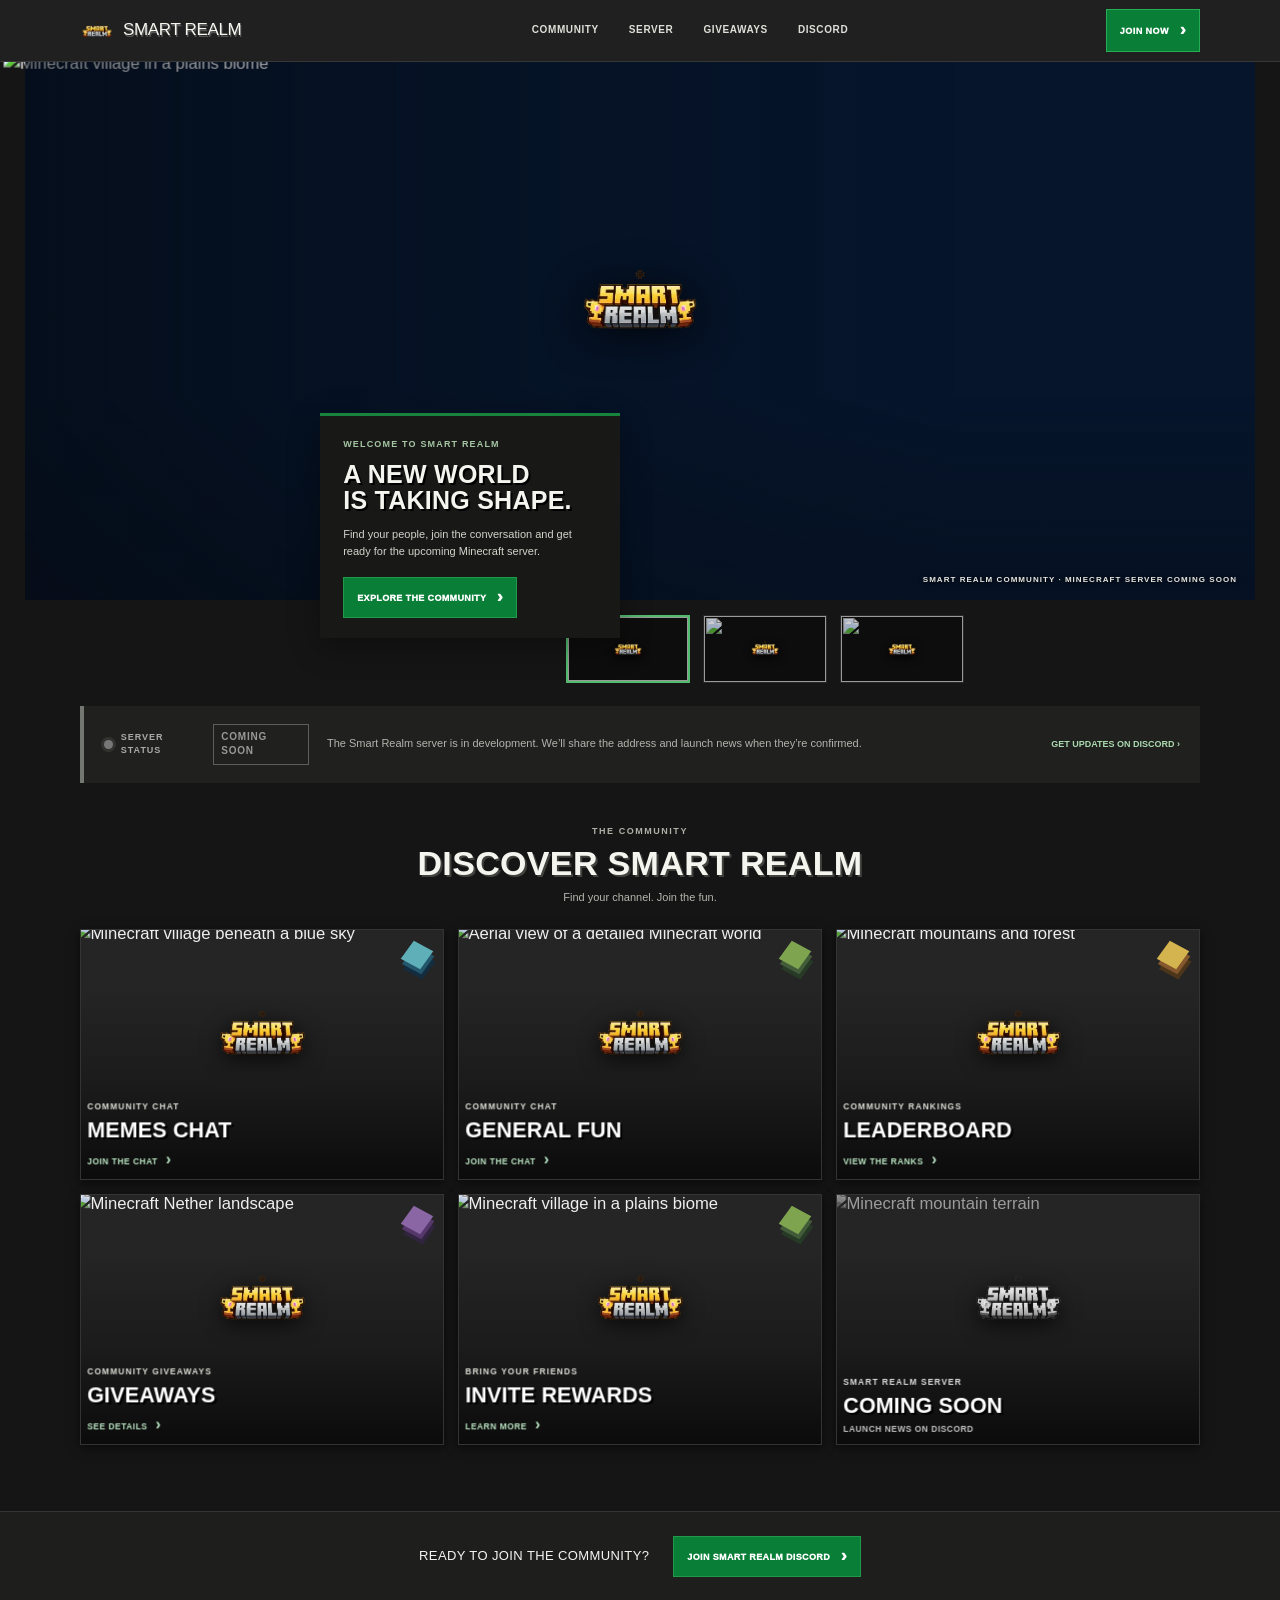
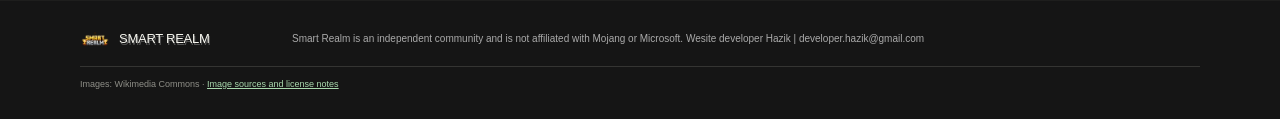
==== commit cdfda854: "Update index.html" ====
--- a/index.html
+++ b/index.html
@@ -73,7 +73,7 @@
     </section>
     <section class="discord-footer-cta"><p>READY TO JOIN THE COMMUNITY?</p><a class="green-button" href="https://discord.gg/xJpP79EB4y" target="_blank" rel="noopener noreferrer">JOIN SMART REALM DISCORD <span>›</span></a></section>
   </main>
-  <footer class="site-footer"><a class="footer-brand" href="#top"><img src="./icon.png" alt="" width="30" height="30"><span>SMART REALM</span></a><p>Smart Realm is an independent community and is not affiliated with Mojang or Microsoft.</p><small>Images: Wikimedia Commons · <a href="./IMAGE-CREDITS.md">Image sources and license notes</a></small></footer>
+  <footer class="site-footer"><a class="footer-brand" href="#top"><img src="./icon.png" alt="" width="30" height="30"><span>SMART REALM</span></a><p>Smart Realm is an independent community and is not affiliated with Mojang or Microsoft. Wesite developer Hazik | developer.hazik@gmail.com</p><small>Images: Wikimedia Commons · <a href="./IMAGE-CREDITS.md">Image sources and license notes</a></small></footer>
   <script src="./script.js" defer></script>
 </body>
 </html>
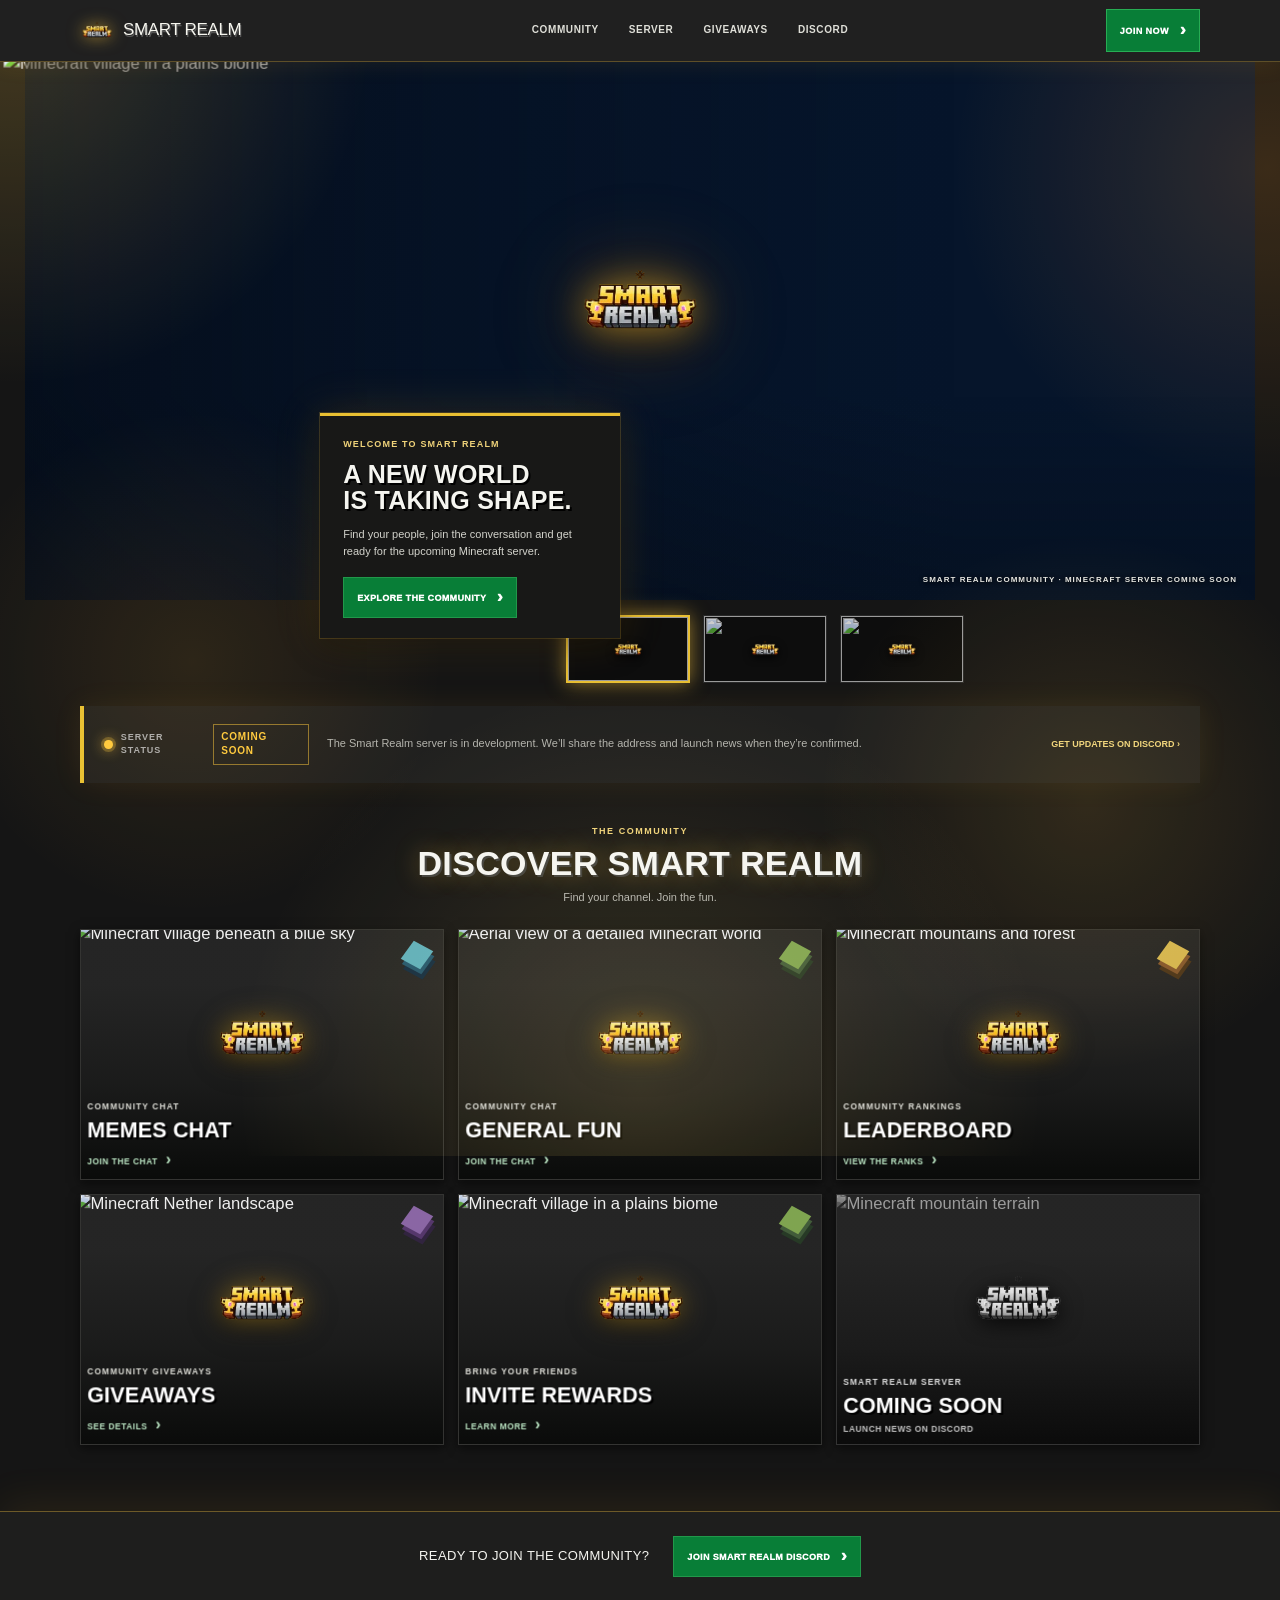
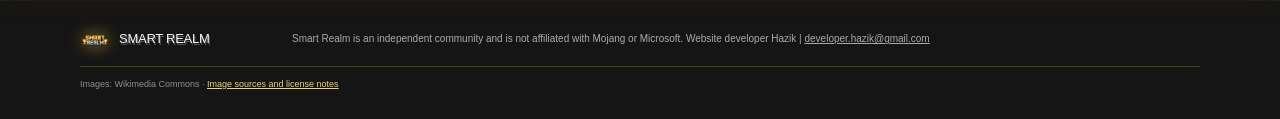
==== commit 4b94c431: "Add files via upload" ====
--- a/index.html
+++ b/index.html
@@ -1,81 +1,112 @@
-<!doctype html>
-<html lang="en">
-<head>
-  <meta charset="utf-8">
-  <meta name="viewport" content="width=device-width, initial-scale=1">
-  <title>Smart Realm — Minecraft Community</title>
-  <meta name="description" content="Join Smart Realm for Minecraft community chats, giveaways, invite rewards and news about our upcoming Minecraft server.">
-  <meta name="theme-color" content="#171717">
-  <link rel="canonical" href="https://YOUR-USERNAME.github.io/YOUR-REPOSITORY/">
-  <meta property="og:type" content="website">
-  <meta property="og:title" content="Smart Realm — Minecraft Community">
-  <meta property="og:description" content="A Minecraft community for chat, competitions, giveaways and the upcoming Smart Realm server.">
-  <meta property="og:url" content="https://YOUR-USERNAME.github.io/YOUR-REPOSITORY/">
-  <meta property="og:image" content="https://commons.wikimedia.org/wiki/Special:FilePath/Minecraft_-_1.18_mountains.jpg?width=1200">
-  <link rel="icon" href="./icon.png" type="image/png">
-  <link rel="stylesheet" href="./styles.css?v=2">
-</head>
-<body>
-  <a class="skip-link" href="#main">Skip to main content</a>
-  <header class="topbar">
-    <div class="topbar-inner">
-      <a class="brand" href="#top" aria-label="Smart Realm home"><img src="./icon.png" alt="" width="34" height="34"><span>SMART REALM</span></a>
-      <button class="menu-toggle" type="button" aria-expanded="false" aria-controls="main-nav">MENU <span aria-hidden="true">☰</span></button>
-      <nav id="main-nav" class="main-nav" aria-label="Main navigation">
-        <a href="#community">COMMUNITY</a><a href="#server">SERVER</a><a href="#giveaways">GIVEAWAYS</a><a href="https://discord.gg/xJpP79EB4y" target="_blank" rel="noopener noreferrer">DISCORD</a>
-      </nav>
-      <a class="join-top" href="https://discord.gg/xJpP79EB4y" target="_blank" rel="noopener noreferrer">JOIN NOW <span>›</span></a>
-    </div>
-  </header>
-  <main id="main">
-    <section class="hero-section" id="top" aria-label="Featured Smart Realm scene">
-      <div class="hero-frame">
-        <img class="hero-image" id="hero-image" src="https://commons.wikimedia.org/wiki/Special:FilePath/Minecraft_village_panorama.png?width=1800" alt="Minecraft village in a plains biome" fetchpriority="high">
-        <div class="hero-overlay"></div>
-        <img class="hero-logo" src="./icon.png" alt="Smart Realm" width="132" height="132">
-        <article class="hero-panel" id="hero-panel">
-          <p class="panel-kicker">WELCOME TO SMART REALM</p>
-          <h1 id="hero-title">A new world<br>is taking shape.</h1>
-          <p id="hero-copy">Find your people, join the conversation and get ready for the upcoming Minecraft server.</p>
-          <a class="green-button" href="#community">EXPLORE THE COMMUNITY <span>›</span></a>
-        </article>
-        <p class="hero-creditline">SMART REALM COMMUNITY · MINECRAFT SERVER COMING SOON</p>
-      </div>
-      <div class="hero-thumbnails" role="group" aria-label="Choose a featured Minecraft scene">
-        <button class="thumb active" type="button" aria-pressed="true" aria-label="Show village scene" data-image="https://commons.wikimedia.org/wiki/Special:FilePath/Minecraft_village_panorama.png?width=1800" data-alt="Minecraft village in a plains biome" data-title="A new world<br>is taking shape." data-copy="Find your people, join the conversation and get ready for the upcoming Minecraft server."><img src="https://commons.wikimedia.org/wiki/Special:FilePath/Minecraft_village_panorama.png?width=360" alt=""><img class="thumb-logo" src="./icon.png" alt=""></button>
-        <button class="thumb" type="button" aria-pressed="false" aria-label="Show mountain scene" data-image="https://commons.wikimedia.org/wiki/Special:FilePath/Minecraft_-_1.18_mountains.jpg?width=1800" data-alt="Snowy Minecraft mountains and forest" data-title="Find your place<br>in the realm." data-copy="Meet players, share your builds and explore what the Smart Realm community is up to."><img src="https://commons.wikimedia.org/wiki/Special:FilePath/Minecraft_-_1.18_mountains.jpg?width=360" alt=""><img class="thumb-logo" src="./icon.png" alt=""></button>
-        <button class="thumb" type="button" aria-pressed="false" aria-label="Show Nether scene" data-image="https://commons.wikimedia.org/wiki/Special:FilePath/Screenshot_from_the_Minecraft_Nether.png?width=1800" data-alt="Minecraft Nether landscape" data-title="The adventure<br>starts together." data-copy="Join the Discord now and be there when the Smart Realm server opens."><img src="https://commons.wikimedia.org/wiki/Special:FilePath/Screenshot_from_the_Minecraft_Nether.png?width=360" alt=""><img class="thumb-logo" src="./icon.png" alt=""></button>
-      </div>
-    </section>
-    <section class="server-bar" id="server"><div class="server-status"><span class="status-dot"></span><span class="server-label">SERVER STATUS</span><strong>COMING SOON</strong></div><p>The Smart Realm server is in development. We’ll share the address and launch news when they’re confirmed.</p><a href="https://discord.gg/xJpP79EB4y" target="_blank" rel="noopener noreferrer">GET UPDATES ON DISCORD <span>›</span></a></section>
-    <section class="discover" id="community">
-      <div class="section-title"><p class="section-kicker">THE COMMUNITY</p><h2>DISCOVER SMART REALM</h2><p>Find your channel. Join the fun.</p></div>
-      <div class="realm-grid">
-        <a class="realm-card" href="https://discord.com/channels/1380602172693151905/1494006151225016421" target="_blank" rel="noopener noreferrer" data-reveal>
-          <img class="card-image" src="https://commons.wikimedia.org/wiki/Special:FilePath/Minecraft_village_panorama.png?width=900" alt="Minecraft village beneath a blue sky" loading="lazy"><span class="card-shade"></span><img class="card-logo" src="./icon.png" alt="" width="94" height="94" loading="lazy"><span class="card-copy"><small>COMMUNITY CHAT</small><strong>MEMES CHAT</strong><em>JOIN THE CHAT <b>›</b></em></span><span class="voxel" aria-hidden="true"></span>
-        </a>
-        <a class="realm-card" href="https://discord.com/channels/1380602172693151905/1490722893888360558" target="_blank" rel="noopener noreferrer" data-reveal>
-          <img class="card-image" src="https://commons.wikimedia.org/wiki/Special:FilePath/Bluemap-screenshot_%281%29.png?width=900" alt="Aerial view of a detailed Minecraft world" loading="lazy"><span class="card-shade"></span><img class="card-logo" src="./icon.png" alt="" width="94" height="94" loading="lazy"><span class="card-copy"><small>COMMUNITY CHAT</small><strong>GENERAL FUN</strong><em>JOIN THE CHAT <b>›</b></em></span><span class="voxel voxel-green" aria-hidden="true"></span>
-        </a>
-        <a class="realm-card" href="https://discord.com/channels/1380602172693151905/1490735122759024812" target="_blank" rel="noopener noreferrer" data-reveal>
-          <img class="card-image" src="https://commons.wikimedia.org/wiki/Special:FilePath/Minecraft_-_1.18_mountains.jpg?width=900" alt="Minecraft mountains and forest" loading="lazy"><span class="card-shade"></span><img class="card-logo" src="./icon.png" alt="" width="94" height="94" loading="lazy"><span class="card-copy"><small>COMMUNITY RANKINGS</small><strong>LEADERBOARD</strong><em>VIEW THE RANKS <b>›</b></em></span><span class="voxel voxel-gold" aria-hidden="true"></span>
-        </a>
-        <a class="realm-card" id="giveaways" href="https://discord.com/channels/1380602172693151905/1529493010767941652" target="_blank" rel="noopener noreferrer" data-reveal>
-          <img class="card-image" src="https://commons.wikimedia.org/wiki/Special:FilePath/Screenshot_from_the_Minecraft_Nether.png?width=900" alt="Minecraft Nether landscape" loading="lazy"><span class="card-shade"></span><img class="card-logo" src="./icon.png" alt="" width="94" height="94" loading="lazy"><span class="card-copy"><small>COMMUNITY GIVEAWAYS</small><strong>GIVEAWAYS</strong><em>SEE DETAILS <b>›</b></em></span><span class="voxel voxel-purple" aria-hidden="true"></span>
-        </a>
-        <a class="realm-card" href="https://discord.com/channels/1380602172693151905/1557034862844579920" target="_blank" rel="noopener noreferrer" data-reveal>
-          <img class="card-image" src="https://commons.wikimedia.org/wiki/Special:FilePath/Minecraft_village_panorama.png?width=900" alt="Minecraft village in a plains biome" loading="lazy"><span class="card-shade"></span><img class="card-logo" src="./icon.png" alt="" width="94" height="94" loading="lazy"><span class="card-copy"><small>BRING YOUR FRIENDS</small><strong>INVITE REWARDS</strong><em>LEARN MORE <b>›</b></em></span><span class="voxel voxel-green" aria-hidden="true"></span>
-        </a>
-        <div class="realm-card server-card" data-reveal aria-label="Smart Realm Minecraft server coming soon">
-          <img class="card-image" src="https://commons.wikimedia.org/wiki/Special:FilePath/Minecraft_-_1.18_mountains.jpg?width=900" alt="Minecraft mountain terrain" loading="lazy"><span class="card-shade"></span><img class="card-logo" src="./icon.png" alt="" width="94" height="94" loading="lazy"><span class="card-copy"><small>SMART REALM SERVER</small><strong>COMING SOON</strong><em>LAUNCH NEWS ON DISCORD</em></span>
-        </div>
-      </div>
-    </section>
-    <section class="discord-footer-cta"><p>READY TO JOIN THE COMMUNITY?</p><a class="green-button" href="https://discord.gg/xJpP79EB4y" target="_blank" rel="noopener noreferrer">JOIN SMART REALM DISCORD <span>›</span></a></section>
-  </main>
-  <footer class="site-footer"><a class="footer-brand" href="#top"><img src="./icon.png" alt="" width="30" height="30"><span>SMART REALM</span></a><p>Smart Realm is an independent community and is not affiliated with Mojang or Microsoft. Wesite developer Hazik | developer.hazik@gmail.com</p><small>Images: Wikimedia Commons · <a href="./IMAGE-CREDITS.md">Image sources and license notes</a></small></footer>
-  <script src="./script.js" defer></script>
-</body>
-</html>
-
-
+<!doctype html>
+<html lang="en">
+<head>
+  <meta charset="utf-8">
+  <meta name="viewport" content="width=device-width, initial-scale=1, viewport-fit=cover">
+  <title>Smart Realm — Minecraft Community</title>
+  <meta name="description" content="Join Smart Realm for Minecraft community chats, giveaways, invite rewards and news about our upcoming Minecraft server.">
+  <meta name="theme-color" content="#171717">
+  <meta name="color-scheme" content="dark">
+  <meta name="robots" content="index, follow">
+  <link rel="canonical" href="https://YOUR-USERNAME.github.io/YOUR-REPOSITORY/">
+
+  <!-- Embed / link preview (Discord, WhatsApp, Telegram, etc.) -->
+  <!-- NOTE: og:image MUST be an absolute URL. Replace YOUR-USERNAME / YOUR-REPOSITORY with your real GitHub Pages path. -->
+  <meta property="og:type" content="website">
+  <meta property="og:site_name" content="Smart Realm">
+  <meta property="og:locale" content="en_US">
+  <meta property="og:title" content="Smart Realm — Minecraft Community">
+  <meta property="og:description" content="A Minecraft community for chat, competitions, giveaways and the upcoming Smart Realm server.">
+  <meta property="og:url" content="https://YOUR-USERNAME.github.io/YOUR-REPOSITORY/">
+  <meta property="og:image" content="https://YOUR-USERNAME.github.io/YOUR-REPOSITORY/icon.png">
+  <meta property="og:image:type" content="image/png">
+  <meta property="og:image:alt" content="Smart Realm logo">
+  <meta name="twitter:card" content="summary">
+  <meta name="twitter:title" content="Smart Realm — Minecraft Community">
+  <meta name="twitter:description" content="A Minecraft community for chat, competitions, giveaways and the upcoming Smart Realm server.">
+  <meta name="twitter:image" content="https://YOUR-USERNAME.github.io/YOUR-REPOSITORY/icon.png">
+  <meta name="twitter:image:alt" content="Smart Realm logo">
+
+  <link rel="icon" href="./icon.png" type="image/png">
+  <link rel="apple-touch-icon" href="./icon.png">
+
+  <!-- Performance -->
+  <link rel="preconnect" href="https://commons.wikimedia.org" crossorigin>
+  <link rel="preload" as="image" href="https://commons.wikimedia.org/wiki/Special:FilePath/Minecraft_village_panorama.png?width=1800" fetchpriority="high">
+  <link rel="stylesheet" href="./styles.css?v=4">
+
+  <!-- Structured data -->
+  <script type="application/ld+json">
+  {
+    "@context": "https://schema.org",
+    "@type": "Organization",
+    "name": "Smart Realm",
+    "url": "https://YOUR-USERNAME.github.io/YOUR-REPOSITORY/",
+    "logo": "https://YOUR-USERNAME.github.io/YOUR-REPOSITORY/icon.png",
+    "sameAs": ["https://discord.gg/xJpP79EB4y"]
+  }
+  </script>
+</head>
+<body>
+  <a class="skip-link" href="#main">Skip to main content</a>
+  <header class="topbar">
+    <div class="topbar-inner">
+      <a class="brand" href="#top" aria-label="Smart Realm home"><img src="./icon.png" alt="" width="34" height="34"><span>SMART REALM</span></a>
+      <button class="menu-toggle" type="button" aria-expanded="false" aria-controls="main-nav">MENU <span aria-hidden="true">☰</span></button>
+      <nav id="main-nav" class="main-nav" aria-label="Main navigation">
+        <a href="#community">COMMUNITY</a><a href="#server">SERVER</a><a href="#giveaways">GIVEAWAYS</a><a href="https://discord.gg/xJpP79EB4y" target="_blank" rel="noopener noreferrer">DISCORD</a>
+      </nav>
+      <a class="join-top" href="https://discord.gg/xJpP79EB4y" target="_blank" rel="noopener noreferrer">JOIN NOW <span>›</span></a>
+    </div>
+  </header>
+  <main id="main">
+    <section class="hero-section" id="top" aria-label="Featured Smart Realm scene">
+      <div class="hero-frame">
+        <img class="hero-image" id="hero-image" src="https://commons.wikimedia.org/wiki/Special:FilePath/Minecraft_village_panorama.png?width=1800" alt="Minecraft village in a plains biome" width="1800" height="1013" decoding="async" fetchpriority="high">
+        <div class="hero-overlay"></div>
+        <img class="hero-logo" src="./icon.png" alt="Smart Realm" width="132" height="132">
+        <article class="hero-panel" id="hero-panel">
+          <p class="panel-kicker">WELCOME TO SMART REALM</p>
+          <h1 id="hero-title">A new world<br>is taking shape.</h1>
+          <p id="hero-copy">Find your people, join the conversation and get ready for the upcoming Minecraft server.</p>
+          <a class="green-button" href="#community">EXPLORE THE COMMUNITY <span>›</span></a>
+        </article>
+        <p class="hero-creditline">SMART REALM COMMUNITY · MINECRAFT SERVER COMING SOON</p>
+      </div>
+      <div class="hero-thumbnails" role="group" aria-label="Choose a featured Minecraft scene">
+        <button class="thumb active" type="button" aria-pressed="true" aria-label="Show village scene" data-image="https://commons.wikimedia.org/wiki/Special:FilePath/Minecraft_village_panorama.png?width=1800" data-alt="Minecraft village in a plains biome" data-title="A new world<br>is taking shape." data-copy="Find your people, join the conversation and get ready for the upcoming Minecraft server."><img src="https://commons.wikimedia.org/wiki/Special:FilePath/Minecraft_village_panorama.png?width=360" alt="" loading="lazy" decoding="async"><img class="thumb-logo" src="./icon.png" alt=""></button>
+        <button class="thumb" type="button" aria-pressed="false" aria-label="Show mountain scene" data-image="https://commons.wikimedia.org/wiki/Special:FilePath/Minecraft_-_1.18_mountains.jpg?width=1800" data-alt="Snowy Minecraft mountains and forest" data-title="Find your place<br>in the realm." data-copy="Meet players, share your builds and explore what the Smart Realm community is up to."><img src="https://commons.wikimedia.org/wiki/Special:FilePath/Minecraft_-_1.18_mountains.jpg?width=360" alt="" loading="lazy" decoding="async"><img class="thumb-logo" src="./icon.png" alt=""></button>
+        <button class="thumb" type="button" aria-pressed="false" aria-label="Show Nether scene" data-image="https://commons.wikimedia.org/wiki/Special:FilePath/Screenshot_from_the_Minecraft_Nether.png?width=1800" data-alt="Minecraft Nether landscape" data-title="The adventure<br>starts together." data-copy="Join the Discord now and be there when the Smart Realm server opens."><img src="https://commons.wikimedia.org/wiki/Special:FilePath/Screenshot_from_the_Minecraft_Nether.png?width=360" alt="" loading="lazy" decoding="async"><img class="thumb-logo" src="./icon.png" alt=""></button>
+      </div>
+    </section>
+    <section class="server-bar" id="server"><div class="server-status"><span class="status-dot"></span><span class="server-label">SERVER STATUS</span><strong>COMING SOON</strong></div><p>The Smart Realm server is in development. We’ll share the address and launch news when they’re confirmed.</p><a href="https://discord.gg/xJpP79EB4y" target="_blank" rel="noopener noreferrer">GET UPDATES ON DISCORD <span>›</span></a></section>
+    <section class="discover" id="community">
+      <div class="section-title"><p class="section-kicker">THE COMMUNITY</p><h2>DISCOVER SMART REALM</h2><p>Find your channel. Join the fun.</p></div>
+      <div class="realm-grid">
+        <a class="realm-card" href="https://discord.com/channels/1380602172693151905/1494006151225016421" target="_blank" rel="noopener noreferrer" data-reveal>
+          <img class="card-image" src="https://commons.wikimedia.org/wiki/Special:FilePath/Minecraft_village_panorama.png?width=900" alt="Minecraft village beneath a blue sky" loading="lazy" decoding="async"><span class="card-shade"></span><img class="card-logo" src="./icon.png" alt="" width="94" height="94" loading="lazy"><span class="card-copy"><small>COMMUNITY CHAT</small><strong>MEMES CHAT</strong><em>JOIN THE CHAT <b>›</b></em></span><span class="voxel" aria-hidden="true"></span>
+        </a>
+        <a class="realm-card" href="https://discord.com/channels/1380602172693151905/1490722893888360558" target="_blank" rel="noopener noreferrer" data-reveal>
+          <img class="card-image" src="https://commons.wikimedia.org/wiki/Special:FilePath/Bluemap-screenshot_%281%29.png?width=900" alt="Aerial view of a detailed Minecraft world" loading="lazy" decoding="async"><span class="card-shade"></span><img class="card-logo" src="./icon.png" alt="" width="94" height="94" loading="lazy"><span class="card-copy"><small>COMMUNITY CHAT</small><strong>GENERAL FUN</strong><em>JOIN THE CHAT <b>›</b></em></span><span class="voxel voxel-green" aria-hidden="true"></span>
+        </a>
+        <a class="realm-card" href="https://discord.com/channels/1380602172693151905/1490735122759024812" target="_blank" rel="noopener noreferrer" data-reveal>
+          <img class="card-image" src="https://commons.wikimedia.org/wiki/Special:FilePath/Minecraft_-_1.18_mountains.jpg?width=900" alt="Minecraft mountains and forest" loading="lazy" decoding="async"><span class="card-shade"></span><img class="card-logo" src="./icon.png" alt="" width="94" height="94" loading="lazy"><span class="card-copy"><small>COMMUNITY RANKINGS</small><strong>LEADERBOARD</strong><em>VIEW THE RANKS <b>›</b></em></span><span class="voxel voxel-gold" aria-hidden="true"></span>
+        </a>
+        <a class="realm-card" id="giveaways" href="https://discord.com/channels/1380602172693151905/1529493010767941652" target="_blank" rel="noopener noreferrer" data-reveal>
+          <img class="card-image" src="https://commons.wikimedia.org/wiki/Special:FilePath/Screenshot_from_the_Minecraft_Nether.png?width=900" alt="Minecraft Nether landscape" loading="lazy" decoding="async"><span class="card-shade"></span><img class="card-logo" src="./icon.png" alt="" width="94" height="94" loading="lazy"><span class="card-copy"><small>COMMUNITY GIVEAWAYS</small><strong>GIVEAWAYS</strong><em>SEE DETAILS <b>›</b></em></span><span class="voxel voxel-purple" aria-hidden="true"></span>
+        </a>
+        <a class="realm-card" href="https://discord.com/channels/1380602172693151905/1557034862844579920" target="_blank" rel="noopener noreferrer" data-reveal>
+          <img class="card-image" src="https://commons.wikimedia.org/wiki/Special:FilePath/Minecraft_village_panorama.png?width=900" alt="Minecraft village in a plains biome" loading="lazy" decoding="async"><span class="card-shade"></span><img class="card-logo" src="./icon.png" alt="" width="94" height="94" loading="lazy"><span class="card-copy"><small>BRING YOUR FRIENDS</small><strong>INVITE REWARDS</strong><em>LEARN MORE <b>›</b></em></span><span class="voxel voxel-green" aria-hidden="true"></span>
+        </a>
+        <div class="realm-card server-card" data-reveal role="group" aria-label="Smart Realm Minecraft server coming soon">
+          <img class="card-image" src="https://commons.wikimedia.org/wiki/Special:FilePath/Minecraft_-_1.18_mountains.jpg?width=900" alt="Minecraft mountain terrain" loading="lazy" decoding="async"><span class="card-shade"></span><img class="card-logo" src="./icon.png" alt="" width="94" height="94" loading="lazy"><span class="card-copy"><small>SMART REALM SERVER</small><strong>COMING SOON</strong><em>LAUNCH NEWS ON DISCORD</em></span>
+        </div>
+      </div>
+    </section>
+    <section class="discord-footer-cta"><p>READY TO JOIN THE COMMUNITY?</p><a class="green-button" href="https://discord.gg/xJpP79EB4y" target="_blank" rel="noopener noreferrer">JOIN SMART REALM DISCORD <span>›</span></a></section>
+  </main>
+  <footer class="site-footer"><a class="footer-brand" href="#top"><img src="./icon.png" alt="" width="30" height="30"><span>SMART REALM</span></a><p>Smart Realm is an independent community and is not affiliated with Mojang or Microsoft. Website developer Hazik | <a href="mailto:developer.hazik@gmail.com">developer.hazik@gmail.com</a></p><small>Images: Wikimedia Commons · <a href="./IMAGE-CREDITS.md">Image sources and license notes</a></small></footer>
+  <noscript><style>[data-reveal]{opacity:1!important;transform:none!important}</style></noscript>
+  <script src="./script.js?v=2" defer></script>
+</body>
+</html>
--- a/styles.css
+++ b/styles.css
@@ -1,5 +1,91 @@
-:root{--bg:#151515;--panel:#20201f;--panel-2:#292927;--line:#383836;--white:#f5f5f0;--muted:#b5b5ae;--green:#16843d;--bright:#37a655;--yellow:#e8bf32;--pixel:Impact,"Arial Black",sans-serif}*{box-sizing:border-box}html{scroll-behavior:smooth;scroll-padding-top:76px}body{margin:0;background:var(--bg);color:var(--white);font-family:Arial,Helvetica,sans-serif;line-height:1.45}a{color:inherit}img{display:block;max-width:100%}.skip-link{position:absolute;left:-9999px;top:8px;z-index:99;background:white;color:#111;padding:12px}.skip-link:focus{left:8px}.topbar{height:62px;background:#202020;border-bottom:1px solid #373737;position:sticky;top:0;z-index:20}.topbar-inner{max-width:1120px;width:calc(100% - 36px);height:100%;margin:auto;display:grid;grid-template-columns:220px 1fr 120px;align-items:center}.brand,.footer-brand{display:flex;align-items:center;gap:9px;text-decoration:none;font-family:var(--pixel);font-size:17px;letter-spacing:-.02em;color:#f6f6ef;text-shadow:1px 2px #555}.brand img,.footer-brand img{object-fit:contain}.main-nav{display:flex;justify-content:center;align-items:center;gap:30px;height:100%}.main-nav a{height:100%;display:flex;align-items:center;text-decoration:none;font-size:10px;font-weight:900;letter-spacing:.06em;color:#dfdfd8}.main-nav a:hover{color:#83d68f}.join-top{justify-self:end;background:#087e37;border:1px solid #27ad54;color:white;text-decoration:none;padding:8px 13px;font-size:9px;font-weight:950;letter-spacing:.05em}.join-top span,.green-button span{font-size:17px;margin-left:8px;vertical-align:-1px}.menu-toggle{display:none}.hero-section{max-width:1350px;padding:0 25px;margin:0 auto}.hero-frame{height:clamp(410px,42vw,590px);min-height:390px;position:relative;overflow:visible;background:#06152b}.hero-image{position:absolute;inset:0;width:100%;height:100%;object-fit:cover;object-position:center 44%;transition:opacity .25s ease,transform .2s;transform:scale(1.015);will-change:transform}.hero-overlay{position:absolute;inset:0;background:linear-gradient(90deg,#060b17c4 0%,#060b1726 43%,transparent 70%),linear-gradient(0deg,#090a0acc,transparent 32%)}.hero-logo{position:absolute;width:clamp(85px,10vw,132px);height:auto;left:50%;top:45%;transform:translate(-50%,-50%);z-index:2;filter:drop-shadow(0 5px 20px #000c);pointer-events:none}.hero-panel{position:absolute;z-index:4;left:24%;bottom:-38px;width:300px;min-height:215px;padding:22px 23px 20px;background:#181817;box-shadow:0 9px 30px #0005;border-top:3px solid var(--green)}.panel-kicker{font-size:9px;letter-spacing:.13em;color:#a5c6a3;font-weight:900;margin:0 0 10px}.hero-panel h1{font-family:var(--pixel);font-size:25px;line-height:1.05;text-transform:uppercase;letter-spacing:.01em;margin:0 0 12px;text-shadow:2px 2px #000}.hero-panel>p:not(.panel-kicker){font-size:11px;color:#d2d2cb;line-height:1.6;margin:0 0 16px}.green-button{display:inline-block;padding:10px 13px;background:#087e37;color:white;text-decoration:none;border:1px solid #21984a;font-size:9px;line-height:1.1;font-weight:950;letter-spacing:.04em;transition:background .15s}.green-button:hover,.join-top:hover{background:#0b9845}.hero-creditline{position:absolute;right:18px;bottom:14px;margin:0;color:#e7e7e2;font-size:8px;letter-spacing:.13em;font-weight:800;text-shadow:0 1px 4px black}.hero-thumbnails{height:90px;display:flex;align-items:flex-start;justify-content:center;gap:13px;padding:15px 0 0 250px}.thumb{position:relative;width:124px;height:68px;padding:0;border:1px solid #282828;background:#0d0d0d;overflow:hidden;cursor:pointer;transition:border-color .2s,transform .2s}.thumb:hover{transform:translateY(-2px)}.thumb.active{border:2px solid #53bb6e}.thumb>img:first-child{width:100%;height:100%;object-fit:cover;filter:brightness(.8)}.thumb-logo{position:absolute;left:50%;top:50%;width:31px;height:31px;object-fit:contain;transform:translate(-50%,-50%);filter:drop-shadow(0 2px 4px #000)}.server-bar{max-width:1120px;margin:16px auto 0;padding:18px 20px;background:#20201f;border-left:4px solid #747671;display:grid;grid-template-columns:205px 1fr auto;align-items:center;gap:18px;color:#c4c4bd}.server-status{display:flex;align-items:center;gap:8px}.status-dot{width:9px;height:9px;background:#777;border-radius:50%;box-shadow:0 0 0 3px #7773}.server-label{font-size:9px;color:#aaa;font-weight:850;letter-spacing:.11em}.server-status strong{font-size:10px;letter-spacing:.08em;color:#999;border:1px solid #5d5e5a;padding:5px 7px}.server-bar>p{font-size:11px;margin:0;color:#b3b3ad}.server-bar>a{font-size:9px;color:#a9d9ae;text-decoration:none;font-weight:900;white-space:nowrap}.discover{max-width:1120px;margin:0 auto;padding:36px 0 66px}.section-title{text-align:center;margin:6px 0 23px}.section-kicker{font-size:9px;letter-spacing:.17em;color:#b0b0a9;font-weight:850;margin:0 0 7px}.section-title h2{font-family:var(--pixel);font-size:clamp(23px,3vw,34px);letter-spacing:.01em;line-height:1.1;margin:0 0 8px;text-shadow:2px 2px #41413e}.section-title>p:last-child{font-size:11px;color:#b5b5ae;margin:0}.realm-grid{display:grid;grid-template-columns:repeat(3,minmax(0,1fr));gap:14px}.realm-card{position:relative;display:block;aspect-ratio:1.45;min-height:185px;overflow:hidden;background:#272727;color:white;text-decoration:none;isolation:isolate;transform-style:preserve-3d;perspective:700px;box-shadow:0 3px 10px #0008;transition:transform .26s cubic-bezier(.2,.7,.2,1),box-shadow .26s,border-color .2s;border:1px solid #343432}.realm-card:hover{transform:translateY(-4px) rotateX(1deg);box-shadow:0 14px 24px #0009;border-color:#777}.card-image{position:absolute;inset:0;width:100%;height:100%;object-fit:cover;transform:translateY(var(--scroll-shift,0px)) scale(1.04);transition:transform .7s cubic-bezier(.2,.7,.2,1),filter .25s;filter:saturate(.9)}.realm-card:hover .card-image{transform:translateY(var(--scroll-shift,0px)) scale(1.11);filter:saturate(1.08)}.card-shade{position:absolute;inset:0;z-index:1;background:linear-gradient(0deg,#080908ec 0%,#08090866 38%,#08090812 78%)}.card-logo{position:absolute;left:50%;top:43%;width:clamp(64px,7vw,94px);height:auto;max-height:38%;object-fit:contain;z-index:2;transform:translate(-50%,-50%) translateZ(46px);filter:drop-shadow(0 4px 10px #000b);transition:transform .35s}.realm-card:hover .card-logo{transform:translate(-50%,-54%) translateZ(75px) scale(1.08)}.card-copy{position:absolute;z-index:3;left:15px;right:13px;bottom:14px;display:flex;flex-direction:column;align-items:flex-start;transform:translateZ(35px)}.card-copy small{font-size:8px;letter-spacing:.13em;color:#dfdfd8;font-weight:850}.card-copy strong{font-family:var(--pixel);font-size:clamp(16px,1.6vw,22px);line-height:1.05;margin:4px 0 7px;text-shadow:2px 2px #000;letter-spacing:.005em}.card-copy em{font-size:8px;font-weight:900;color:#bde7c5;font-style:normal;letter-spacing:.06em}.card-copy b{font-size:15px;padding-left:5px}.server-card{filter:grayscale(1);opacity:.56;cursor:default}.server-card:hover{transform:none;box-shadow:0 3px 10px #0008;border-color:#343432}.server-card .card-image{filter:grayscale(1) brightness(.65)}.server-card .card-copy em{color:#c3c3be}.voxel{position:absolute;right:15px;top:14px;width:22px;height:22px;background:#69c8d2;z-index:2;transform:rotate(28deg) skew(-8deg);box-shadow:4px 4px 0 #235f78,8px 8px 0 #102e45;opacity:.85}.voxel-green{background:#8fbb58;box-shadow:4px 4px 0 #48663e,8px 8px 0 #283e27}.voxel-gold{background:#f3ce57;box-shadow:4px 4px 0 #96602e,8px 8px 0 #543819}.voxel-purple{background:#9c72bb;box-shadow:4px 4px 0 #5e3b78,8px 8px 0 #342444}.discord-footer-cta{border-top:1px solid #353533;background:#1e1e1d;padding:24px;display:flex;justify-content:center;align-items:center;gap:24px}.discord-footer-cta>p{font-family:var(--pixel);font-size:13px;margin:0;letter-spacing:.03em}.site-footer{max-width:1120px;margin:auto;padding:24px 0 28px;display:grid;grid-template-columns:190px 1fr;gap:11px 22px;align-items:center}.footer-brand{font-size:13px}.site-footer>p{font-size:10px;color:#aaa;margin:0}.site-footer>small{grid-column:1/-1;padding-top:11px;border-top:1px solid #343432;font-size:9px;color:#8f8f88}.site-footer>small a{color:#a9d9ae}.reveal-ready [data-reveal]{opacity:0;transform:translateY(28px) rotateX(5deg) scale(.985);transition:opacity .65s ease,transform .75s cubic-bezier(.2,.7,.2,1)}.reveal-ready [data-reveal].is-visible{opacity:1;transform:translateY(0) rotateX(0) scale(1)}.realm-card:focus-visible,.thumb:focus-visible,.main-nav a:focus-visible,.join-top:focus-visible,.green-button:focus-visible{outline:3px solid #a9e5a9;outline-offset:3px}@media(max-width:1180px){.server-bar,.discover,.site-footer{margin-left:24px;margin-right:24px}.hero-panel{left:18%}.topbar-inner{grid-template-columns:190px 1fr 108px}.main-nav{gap:21px}}@media(max-width:760px){.topbar{height:58px}.topbar-inner{width:calc(100% - 28px);grid-template-columns:1fr auto auto;gap:13px}.brand{font-size:15px}.brand img{width:30px;height:30px}.menu-toggle{display:block;justify-self:end;background:transparent;border:1px solid #60605d;color:#eee;padding:8px 9px;font-size:9px;font-weight:900}.main-nav{display:none;position:absolute;top:58px;left:0;right:0;height:auto;background:#202020;border-bottom:2px solid #16843d;flex-direction:column;align-items:stretch;gap:0;padding:8px 18px 13px}.main-nav.open{display:flex}.main-nav a{height:auto;padding:13px 4px;border-bottom:1px solid #383836}.join-top{padding:9px;font-size:8px}.hero-section{padding:0 12px}.hero-frame{height:520px;min-height:0}.hero-image{object-position:53% center}.hero-overlay{background:linear-gradient(0deg,#08090ce0 0%,#08090c30 70%)}.hero-logo{width:94px;top:34%}.hero-panel{left:18px;bottom:-24px;width:min(300px,calc(100% - 36px));min-height:0;padding:17px 18px 16px}.hero-panel h1{font-size:22px}.hero-panel>p:not(.panel-kicker){font-size:10px;margin-bottom:12px}.green-button{font-size:8px;padding:9px 10px}.hero-thumbnails{height:77px;padding:34px 0 0;gap:8px}.thumb{width:94px;height:48px}.thumb-logo{width:24px;height:24px}.hero-creditline{right:8px;bottom:8px;font-size:6px}.server-bar{margin:12px 12px 0;padding:13px;grid-template-columns:1fr;gap:9px}.server-status{gap:7px}.server-bar>p{font-size:10px}.server-bar>a{font-size:8px}.discover{margin:0;padding:30px 14px 45px}.section-title{margin:4px 0 18px}.section-title h2{font-size:24px}.realm-grid{grid-template-columns:repeat(2,minmax(0,1fr));gap:9px}.realm-card{aspect-ratio:1.05;min-height:145px}.card-copy{left:10px;right:8px;bottom:10px}.card-copy small{font-size:6px}.card-copy strong{font-size:clamp(13px,3vw,17px)}.card-copy em{font-size:6px}.card-logo{width:clamp(52px,14vw,70px)}.voxel{width:15px;height:15px;right:10px;top:9px;box-shadow:3px 3px 0 #235f78,6px 6px 0 #102e45}.voxel-green{box-shadow:3px 3px 0 #48663e,6px 6px 0 #283e27}.voxel-gold{box-shadow:3px 3px 0 #96602e,6px 6px 0 #543819}.voxel-purple{box-shadow:3px 3px 0 #5e3b78,6px 6px 0 #342444}.discord-footer-cta{padding:19px 13px;gap:12px;flex-direction:column;text-align:center}.discord-footer-cta>p{font-size:10px}.site-footer{margin:0 14px;padding:19px 0 23px;grid-template-columns:1fr;gap:10px}.site-footer>small{grid-column:auto}}@media(max-width:390px){.hero-frame{height:490px}.hero-panel{left:13px;width:calc(100% - 26px)}.realm-grid{grid-template-columns:1fr}.realm-card{aspect-ratio:1.5;min-height:170px}.card-copy strong{font-size:19px}.card-copy small,.card-copy em{font-size:8px}}@media(prefers-reduced-motion:reduce){html{scroll-behavior:auto}*,*::before,*::after{transition-duration:.01ms!important;animation-duration:.01ms!important}.reveal-ready [data-reveal]{opacity:1;transform:none}}
- .hero-image{transform:translateY(var(--scroll-shift,0px)) scale(1.035)}
+:root{--bg:#151515;--panel:#20201f;--panel-2:#292927;--line:#383836;--white:#f5f5f0;--muted:#b5b5ae;--green:#16843d;--bright:#37a655;--yellow:#e8bf32;--pixel:Impact,"Arial Black",sans-serif}*{box-sizing:border-box}html{scroll-behavior:smooth;scroll-padding-top:76px}body{margin:0;background:var(--bg);color:var(--white);font-family:Arial,Helvetica,sans-serif;line-height:1.45}a{color:inherit}img{display:block;max-width:100%}.skip-link{position:absolute;left:-9999px;top:8px;z-index:99;background:white;color:#111;padding:12px}.skip-link:focus{left:8px}.topbar{height:62px;background:#202020;border-bottom:1px solid #373737;position:sticky;top:0;z-index:20}.topbar-inner{max-width:1120px;width:calc(100% - 36px);height:100%;margin:auto;display:grid;grid-template-columns:220px 1fr 120px;align-items:center}.brand,.footer-brand{display:flex;align-items:center;gap:9px;text-decoration:none;font-family:var(--pixel);font-size:17px;letter-spacing:-.02em;color:#f6f6ef;text-shadow:1px 2px #555}.brand img,.footer-brand img{object-fit:contain}.main-nav{display:flex;justify-content:center;align-items:center;gap:30px;height:100%}.main-nav a{height:100%;display:flex;align-items:center;text-decoration:none;font-size:10px;font-weight:900;letter-spacing:.06em;color:#dfdfd8}.main-nav a:hover{color:#83d68f}.join-top{justify-self:end;background:#087e37;border:1px solid #27ad54;color:white;text-decoration:none;padding:8px 13px;font-size:9px;font-weight:950;letter-spacing:.05em}.join-top span,.green-button span{font-size:17px;margin-left:8px;vertical-align:-1px}.menu-toggle{display:none}.hero-section{max-width:1350px;padding:0 25px;margin:0 auto}.hero-frame{height:clamp(410px,42vw,590px);min-height:390px;position:relative;overflow:visible;background:#06152b}.hero-image{position:absolute;inset:0;width:100%;height:100%;object-fit:cover;object-position:center 44%;transition:opacity .25s ease,transform .2s;transform:scale(1.015);will-change:transform}.hero-overlay{position:absolute;inset:0;background:linear-gradient(90deg,#060b17c4 0%,#060b1726 43%,transparent 70%),linear-gradient(0deg,#090a0acc,transparent 32%)}.hero-logo{position:absolute;width:clamp(85px,10vw,132px);height:auto;left:50%;top:45%;transform:translate(-50%,-50%);z-index:2;filter:drop-shadow(0 5px 20px #000c);pointer-events:none}.hero-panel{position:absolute;z-index:4;left:24%;bottom:-38px;width:300px;min-height:215px;padding:22px 23px 20px;background:#181817;box-shadow:0 9px 30px #0005;border-top:3px solid var(--green)}.panel-kicker{font-size:9px;letter-spacing:.13em;color:#a5c6a3;font-weight:900;margin:0 0 10px}.hero-panel h1{font-family:var(--pixel);font-size:25px;line-height:1.05;text-transform:uppercase;letter-spacing:.01em;margin:0 0 12px;text-shadow:2px 2px #000}.hero-panel>p:not(.panel-kicker){font-size:11px;color:#d2d2cb;line-height:1.6;margin:0 0 16px}.green-button{display:inline-block;padding:10px 13px;background:#087e37;color:white;text-decoration:none;border:1px solid #21984a;font-size:9px;line-height:1.1;font-weight:950;letter-spacing:.04em;transition:background .15s}.green-button:hover,.join-top:hover{background:#0b9845}.hero-creditline{position:absolute;right:18px;bottom:14px;margin:0;color:#e7e7e2;font-size:8px;letter-spacing:.13em;font-weight:800;text-shadow:0 1px 4px black}.hero-thumbnails{height:90px;display:flex;align-items:flex-start;justify-content:center;gap:13px;padding:15px 0 0 250px}.thumb{position:relative;width:124px;height:68px;padding:0;border:1px solid #282828;background:#0d0d0d;overflow:hidden;cursor:pointer;transition:border-color .2s,transform .2s}.thumb:hover{transform:translateY(-2px)}.thumb.active{border:2px solid #53bb6e}.thumb>img:first-child{width:100%;height:100%;object-fit:cover;filter:brightness(.8)}.thumb-logo{position:absolute;left:50%;top:50%;width:31px;height:31px;object-fit:contain;transform:translate(-50%,-50%);filter:drop-shadow(0 2px 4px #000)}.server-bar{max-width:1120px;margin:16px auto 0;padding:18px 20px;background:#20201f;border-left:4px solid #747671;display:grid;grid-template-columns:205px 1fr auto;align-items:center;gap:18px;color:#c4c4bd}.server-status{display:flex;align-items:center;gap:8px}.status-dot{width:9px;height:9px;background:#777;border-radius:50%;box-shadow:0 0 0 3px #7773}.server-label{font-size:9px;color:#aaa;font-weight:850;letter-spacing:.11em}.server-status strong{font-size:10px;letter-spacing:.08em;color:#999;border:1px solid #5d5e5a;padding:5px 7px}.server-bar>p{font-size:11px;margin:0;color:#b3b3ad}.server-bar>a{font-size:9px;color:#a9d9ae;text-decoration:none;font-weight:900;white-space:nowrap}.discover{max-width:1120px;margin:0 auto;padding:36px 0 66px}.section-title{text-align:center;margin:6px 0 23px}.section-kicker{font-size:9px;letter-spacing:.17em;color:#b0b0a9;font-weight:850;margin:0 0 7px}.section-title h2{font-family:var(--pixel);font-size:clamp(23px,3vw,34px);letter-spacing:.01em;line-height:1.1;margin:0 0 8px;text-shadow:2px 2px #41413e}.section-title>p:last-child{font-size:11px;color:#b5b5ae;margin:0}.realm-grid{display:grid;grid-template-columns:repeat(3,minmax(0,1fr));gap:14px}.realm-card{position:relative;display:block;aspect-ratio:1.45;min-height:185px;overflow:hidden;background:#272727;color:white;text-decoration:none;isolation:isolate;transform-style:preserve-3d;perspective:700px;box-shadow:0 3px 10px #0008;transition:transform .26s cubic-bezier(.2,.7,.2,1),box-shadow .26s,border-color .2s;border:1px solid #343432}.realm-card:hover{transform:translateY(-4px) rotateX(1deg);box-shadow:0 14px 24px #0009;border-color:#777}.card-image{position:absolute;inset:0;width:100%;height:100%;object-fit:cover;transform:translateY(var(--scroll-shift,0px)) scale(1.04);transition:transform .7s cubic-bezier(.2,.7,.2,1),filter .25s;filter:saturate(.9)}.realm-card:hover .card-image{transform:translateY(var(--scroll-shift,0px)) scale(1.11);filter:saturate(1.08)}.card-shade{position:absolute;inset:0;z-index:1;background:linear-gradient(0deg,#080908ec 0%,#08090866 38%,#08090812 78%)}.card-logo{position:absolute;left:50%;top:43%;width:clamp(64px,7vw,94px);height:auto;max-height:38%;object-fit:contain;z-index:2;transform:translate(-50%,-50%) translateZ(46px);filter:drop-shadow(0 4px 10px #000b);transition:transform .35s}.realm-card:hover .card-logo{transform:translate(-50%,-54%) translateZ(75px) scale(1.08)}.card-copy{position:absolute;z-index:3;left:15px;right:13px;bottom:14px;display:flex;flex-direction:column;align-items:flex-start;transform:translateZ(35px)}.card-copy small{font-size:8px;letter-spacing:.13em;color:#dfdfd8;font-weight:850}.card-copy strong{font-family:var(--pixel);font-size:clamp(16px,1.6vw,22px);line-height:1.05;margin:4px 0 7px;text-shadow:2px 2px #000;letter-spacing:.005em}.card-copy em{font-size:8px;font-weight:900;color:#bde7c5;font-style:normal;letter-spacing:.06em}.card-copy b{font-size:15px;padding-left:5px}.server-card{filter:grayscale(1);opacity:.56;cursor:default}.server-card:hover{transform:none;box-shadow:0 3px 10px #0008;border-color:#343432}.server-card .card-image{filter:grayscale(1) brightness(.65)}.server-card .card-copy em{color:#c3c3be}.voxel{position:absolute;right:15px;top:14px;width:22px;height:22px;background:#69c8d2;z-index:2;transform:rotate(28deg) skew(-8deg);box-shadow:4px 4px 0 #235f78,8px 8px 0 #102e45;opacity:.85}.voxel-green{background:#8fbb58;box-shadow:4px 4px 0 #48663e,8px 8px 0 #283e27}.voxel-gold{background:#f3ce57;box-shadow:4px 4px 0 #96602e,8px 8px 0 #543819}.voxel-purple{background:#9c72bb;box-shadow:4px 4px 0 #5e3b78,8px 8px 0 #342444}.discord-footer-cta{border-top:1px solid #353533;background:#1e1e1d;padding:24px;display:flex;justify-content:center;align-items:center;gap:24px}.discord-footer-cta>p{font-family:var(--pixel);font-size:13px;margin:0;letter-spacing:.03em}.site-footer{max-width:1120px;margin:auto;padding:24px 0 28px;display:grid;grid-template-columns:190px 1fr;gap:11px 22px;align-items:center}.footer-brand{font-size:13px}.site-footer>p{font-size:10px;color:#aaa;margin:0}.site-footer>small{grid-column:1/-1;padding-top:11px;border-top:1px solid #343432;font-size:9px;color:#8f8f88}.site-footer>small a{color:#a9d9ae}.reveal-ready [data-reveal]{opacity:0;transform:translateY(28px) rotateX(5deg) scale(.985);transition:opacity .65s ease,transform .75s cubic-bezier(.2,.7,.2,1)}.reveal-ready [data-reveal].is-visible{opacity:1;transform:translateY(0) rotateX(0) scale(1)}.realm-card:focus-visible,.thumb:focus-visible,.main-nav a:focus-visible,.join-top:focus-visible,.green-button:focus-visible{outline:3px solid #a9e5a9;outline-offset:3px}@media(max-width:1180px){.server-bar,.discover,.site-footer{margin-left:24px;margin-right:24px}.hero-panel{left:18%}.topbar-inner{grid-template-columns:190px 1fr 108px}.main-nav{gap:21px}}@media(max-width:760px){.topbar{height:58px}.topbar-inner{width:calc(100% - 28px);grid-template-columns:1fr auto auto;gap:13px}.brand{font-size:15px}.brand img{width:30px;height:30px}.menu-toggle{display:block;justify-self:end;background:transparent;border:1px solid #60605d;color:#eee;padding:8px 9px;font-size:9px;font-weight:900}.main-nav{display:none;position:absolute;top:58px;left:0;right:0;height:auto;background:#202020;border-bottom:2px solid #16843d;flex-direction:column;align-items:stretch;gap:0;padding:8px 18px 13px}.main-nav.open{display:flex}.main-nav a{height:auto;padding:13px 4px;border-bottom:1px solid #383836}.join-top{padding:9px;font-size:8px}.hero-section{padding:0 12px}.hero-frame{height:520px;min-height:0}.hero-image{object-position:53% center}.hero-overlay{background:linear-gradient(0deg,#08090ce0 0%,#08090c30 70%)}.hero-logo{width:94px;top:34%}.hero-panel{left:18px;bottom:-24px;width:min(300px,calc(100% - 36px));min-height:0;padding:17px 18px 16px}.hero-panel h1{font-size:22px}.hero-panel>p:not(.panel-kicker){font-size:10px;margin-bottom:12px}.green-button{font-size:8px;padding:9px 10px}.hero-thumbnails{height:77px;padding:34px 0 0;gap:8px}.thumb{width:94px;height:48px}.thumb-logo{width:24px;height:24px}.hero-creditline{right:8px;bottom:8px;font-size:6px}.server-bar{margin:12px 12px 0;padding:13px;grid-template-columns:1fr;gap:9px}.server-status{gap:7px}.server-bar>p{font-size:10px}.server-bar>a{font-size:8px}.discover{margin:0;padding:30px 14px 45px}.section-title{margin:4px 0 18px}.section-title h2{font-size:24px}.realm-grid{grid-template-columns:repeat(2,minmax(0,1fr));gap:9px}.realm-card{aspect-ratio:1.05;min-height:145px}.card-copy{left:10px;right:8px;bottom:10px}.card-copy small{font-size:6px}.card-copy strong{font-size:clamp(13px,3vw,17px)}.card-copy em{font-size:6px}.card-logo{width:clamp(52px,14vw,70px)}.voxel{width:15px;height:15px;right:10px;top:9px;box-shadow:3px 3px 0 #235f78,6px 6px 0 #102e45}.voxel-green{box-shadow:3px 3px 0 #48663e,6px 6px 0 #283e27}.voxel-gold{box-shadow:3px 3px 0 #96602e,6px 6px 0 #543819}.voxel-purple{box-shadow:3px 3px 0 #5e3b78,6px 6px 0 #342444}.discord-footer-cta{padding:19px 13px;gap:12px;flex-direction:column;text-align:center}.discord-footer-cta>p{font-size:10px}.site-footer{margin:0 14px;padding:19px 0 23px;grid-template-columns:1fr;gap:10px}.site-footer>small{grid-column:auto}}@media(max-width:390px){.hero-frame{height:490px}.hero-panel{left:13px;width:calc(100% - 26px)}.realm-grid{grid-template-columns:1fr}.realm-card{aspect-ratio:1.5;min-height:170px}.card-copy strong{font-size:19px}.card-copy small,.card-copy em{font-size:8px}}@media(prefers-reduced-motion:reduce){html{scroll-behavior:auto}*,*::before,*::after{transition-duration:.01ms!important;animation-duration:.01ms!important}.reveal-ready [data-reveal]{opacity:1;transform:none}}
+ .hero-image{transform:translateY(var(--scroll-shift,0px)) scale(1.035)}
 /* Keep the featured game scene visible beneath the copy. */
 .hero-overlay{background:linear-gradient(90deg,rgba(5,9,16,.54) 0%,rgba(5,9,16,.24) 32%,rgba(5,9,16,.06) 62%,transparent 76%),linear-gradient(0deg,rgba(5,8,12,.27),transparent 38%)}
-.hero-image{filter:brightness(1.13) saturate(1.08)}
+.hero-image{filter:brightness(1.13) saturate(1.08)}
+
+
+/* Smart Realm — golden glow layer. Load AFTER styles.css */
+:root{
+  --gold:#ffc83d;
+  --gold-soft:rgba(255,200,61,.55);
+  --gold-deep:rgba(255,150,20,.35);
+}
+
+/* Drifting golden ambient light over the whole page (blend = only brightens, never hides content) */
+body::before,
+body::after{
+  content:"";
+  position:fixed;
+  inset:-20vmax;
+  pointer-events:none;
+  z-index:1;
+  mix-blend-mode:screen;
+  will-change:transform;
+}
+body::before{
+  background:
+    radial-gradient(40vmax 40vmax at 15% 20%, rgba(255,200,61,.20), transparent 70%),
+    radial-gradient(35vmax 35vmax at 85% 30%, rgba(255,150,20,.16), transparent 70%),
+    radial-gradient(45vmax 45vmax at 50% 95%, rgba(255,215,100,.14), transparent 70%);
+  animation:glow-drift 22s ease-in-out infinite alternate;
+}
+body::after{
+  background:
+    radial-gradient(30vmax 30vmax at 75% 75%, rgba(255,190,50,.12), transparent 70%),
+    radial-gradient(28vmax 28vmax at 25% 65%, rgba(255,170,30,.10), transparent 70%);
+  animation:glow-drift 30s ease-in-out infinite alternate-reverse;
+}
+@keyframes glow-drift{
+  0%  {transform:translate3d(-3%,-2%,0) scale(1);    opacity:.75}
+  50% {transform:translate3d(3%,2%,0)   scale(1.08); opacity:1}
+  100%{transform:translate3d(-2%,4%,0)  scale(1.02); opacity:.8}
+}
+
+/* Cursor-following glow (element is created by script.js, desktop only) */
+.cursor-glow{
+  position:fixed;left:0;top:0;width:520px;height:520px;margin:-260px 0 0 -260px;
+  border-radius:50%;pointer-events:none;z-index:2;mix-blend-mode:screen;
+  background:radial-gradient(circle,rgba(255,200,61,.18) 0%,rgba(255,170,30,.08) 35%,transparent 68%);
+  transform:translate3d(var(--mx,-999px),var(--my,-999px),0);
+  opacity:0;transition:opacity .4s ease;will-change:transform;
+}
+.cursor-glow.on{opacity:1}
+
+/* Golden accents (only adds shadows/colors — existing hover motion is untouched) */
+.topbar{border-bottom-color:rgba(255,200,61,.28);box-shadow:0 1px 24px rgba(255,180,40,.10)}
+.brand img,.footer-brand img{filter:drop-shadow(0 0 8px var(--gold-soft))}
+.hero-logo{filter:drop-shadow(0 0 18px var(--gold-soft)) drop-shadow(0 0 42px var(--gold-deep)) drop-shadow(0 5px 20px #000c)}
+.hero-panel{border-top-color:var(--yellow);box-shadow:0 9px 30px #0005,0 0 0 1px rgba(255,200,61,.20),0 0 44px rgba(255,180,40,.16)}
+.panel-kicker,.section-kicker{color:#f0d37a}
+.section-title h2{text-shadow:2px 2px #41413e,0 0 24px rgba(255,200,61,.40)}
+.main-nav a:hover{color:var(--gold);text-shadow:0 0 12px var(--gold-soft)}
+
+.green-button,.join-top{transition:background .15s,box-shadow .25s ease}
+.green-button:hover,.join-top:hover{box-shadow:0 0 0 1px rgba(255,200,61,.55),0 0 22px var(--gold-soft),0 0 54px var(--gold-deep)}
+
+.realm-card:not(.server-card):hover,
+.realm-card:not(.server-card):focus-visible{
+  border-color:rgba(255,200,61,.7);
+  box-shadow:0 14px 24px #0009,0 0 0 1px rgba(255,200,61,.45),0 0 38px rgba(255,190,50,.30),0 0 70px rgba(255,200,61,.16);
+}
+.realm-card:not(.server-card) .card-logo{filter:drop-shadow(0 0 12px rgba(255,200,61,.45)) drop-shadow(0 4px 10px #000b)}
+
+.thumb.active{border-color:var(--yellow);box-shadow:0 0 18px var(--gold-soft)}
+.thumb:hover{border-color:rgba(255,200,61,.6)}
+
+.server-bar{border-left-color:var(--yellow);box-shadow:0 0 30px rgba(255,180,40,.08)}
+.status-dot{background:var(--gold);box-shadow:0 0 0 3px rgba(255,200,61,.25),0 0 14px var(--gold)}
+.server-status strong{color:var(--gold);border-color:rgba(255,200,61,.5)}
+.server-bar>a{color:#f0d37a}
+
+.discord-footer-cta{border-top-color:rgba(255,200,61,.35);box-shadow:0 -10px 40px rgba(255,180,40,.08)}
+.site-footer>small{border-top-color:rgba(255,200,61,.2)}
+.site-footer>small a{color:#f0d37a}
+
+.realm-card:focus-visible,.thumb:focus-visible,.main-nav a:focus-visible,.join-top:focus-visible,.green-button:focus-visible{outline-color:var(--gold)}
+
+@media (prefers-reduced-motion:reduce){
+  body::before,body::after{animation:none}
+  .cursor-glow{display:none}
+}
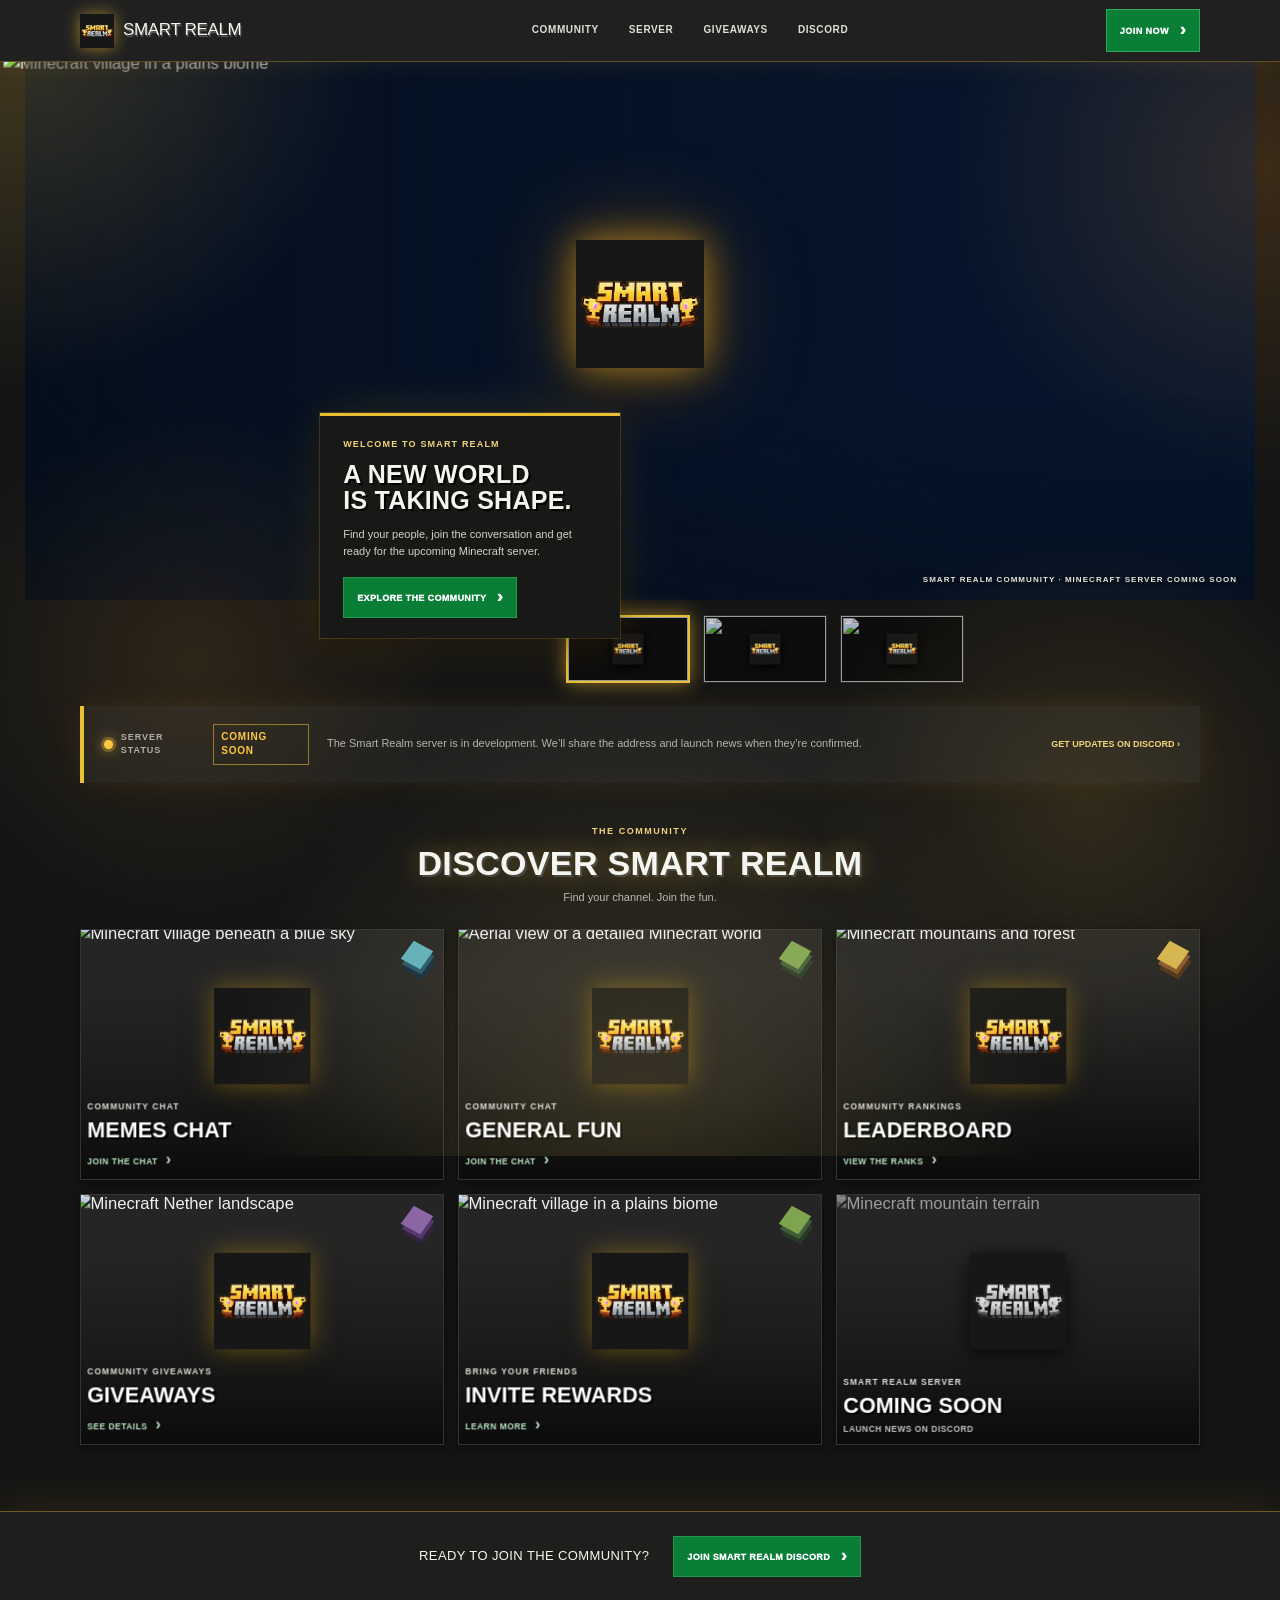
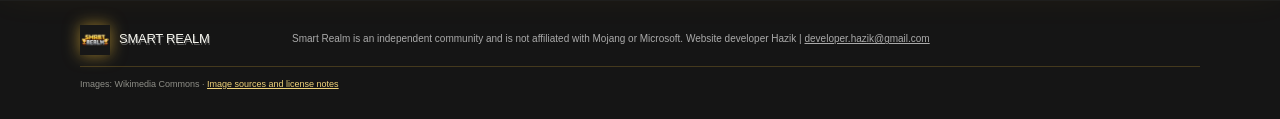
==== commit 092d0db2: "Add complete favicon and web app icon support" ====
--- a/index.html
+++ b/index.html
@@ -27,8 +27,11 @@
   <meta name="twitter:image" content="https://YOUR-USERNAME.github.io/YOUR-REPOSITORY/icon.png">
   <meta name="twitter:image:alt" content="Smart Realm logo">
 
-  <link rel="icon" href="./icon.png" type="image/png">
-  <link rel="apple-touch-icon" href="./icon.png">
+  <link rel="icon" href="./favicon.ico" sizes="any">
+  <link rel="icon" type="image/png" sizes="16x16" href="./favicon-16x16.png">
+  <link rel="icon" type="image/png" sizes="32x32" href="./favicon-32x32.png">
+  <link rel="apple-touch-icon" sizes="180x180" href="./apple-touch-icon.png">
+  <link rel="manifest" href="./site.webmanifest">
 
   <!-- Performance -->
   <link rel="preconnect" href="https://commons.wikimedia.org" crossorigin>
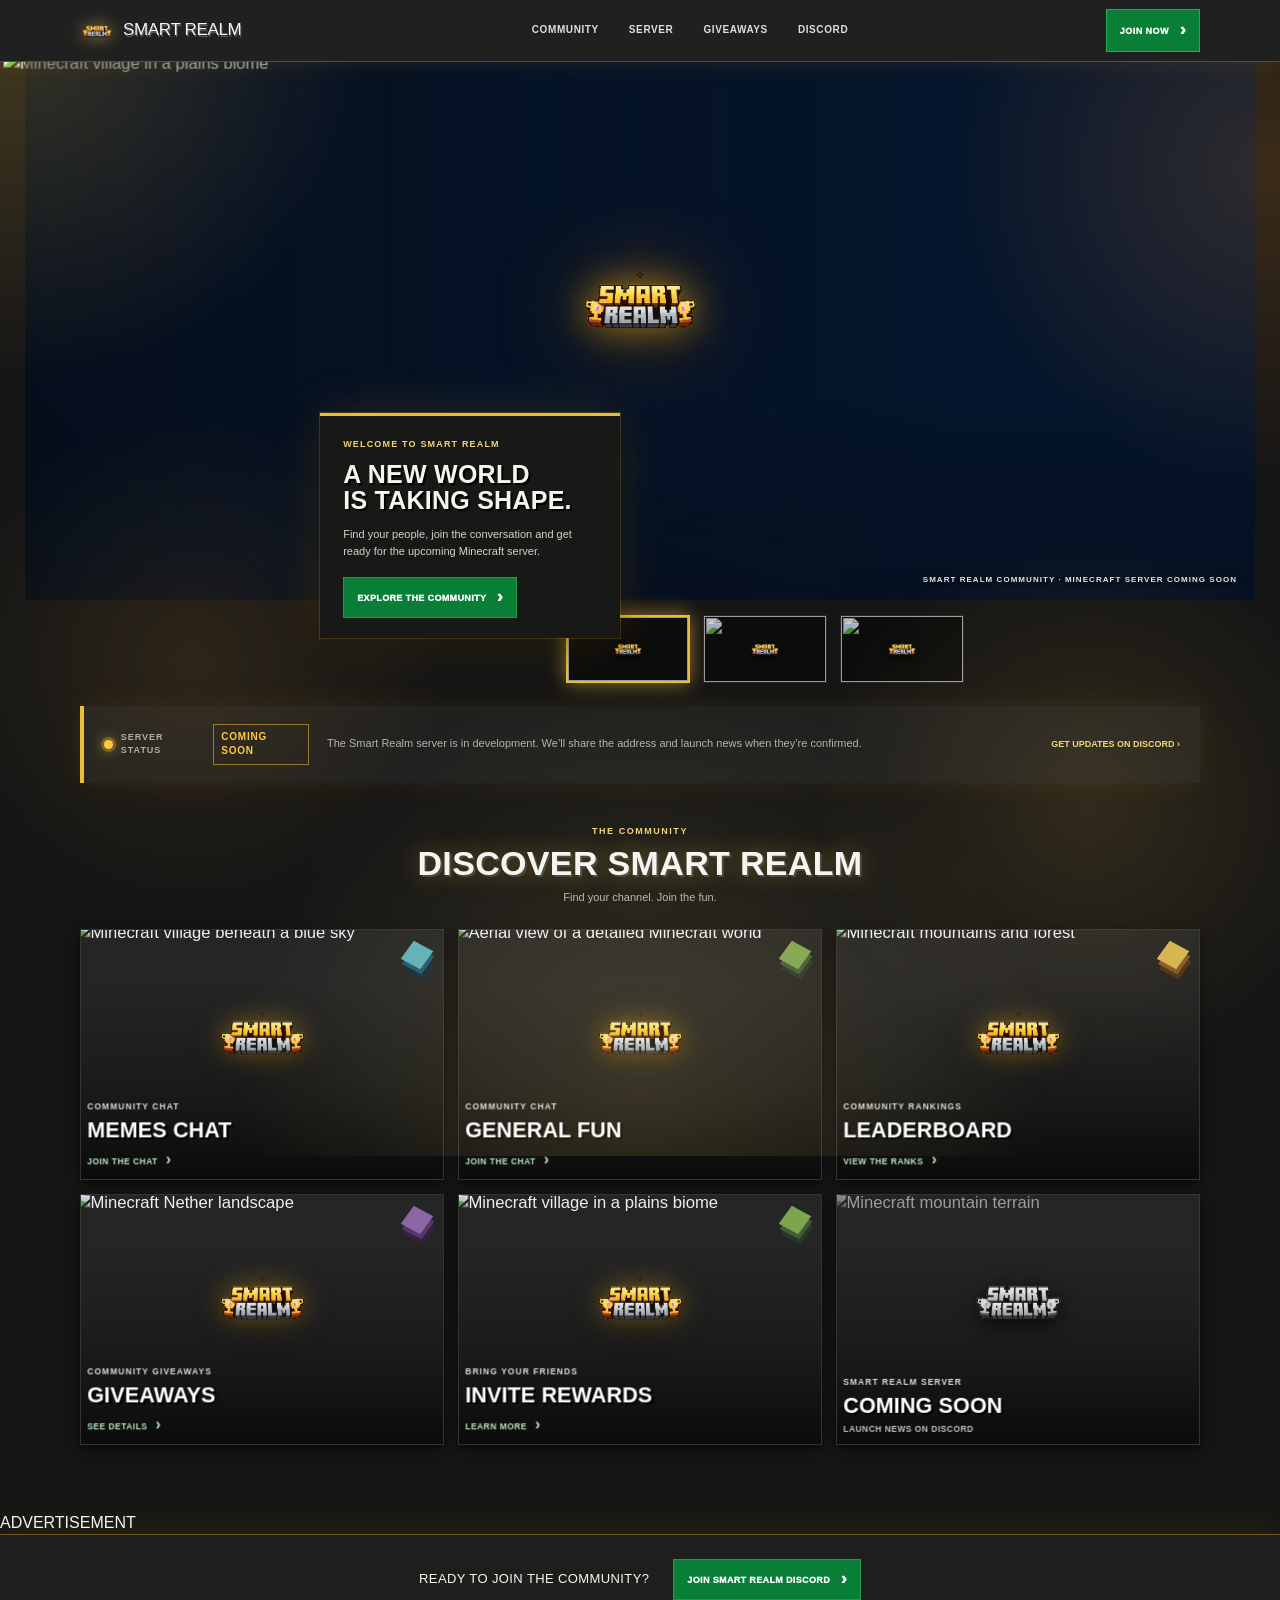
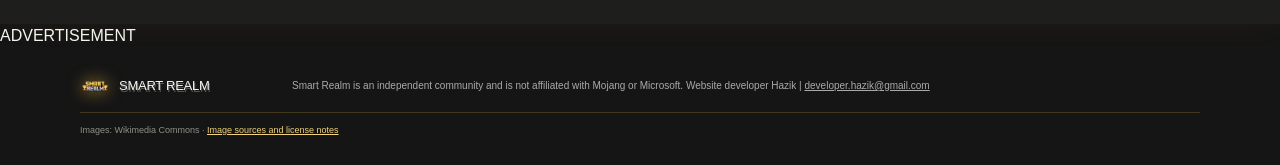
==== commit d419c883: "Update index.html" ====
--- a/index.html
+++ b/index.html
@@ -1,17 +1,19 @@
+
 <!doctype html>
 <html lang="en">
 <head>
   <meta charset="utf-8">
   <meta name="viewport" content="width=device-width, initial-scale=1, viewport-fit=cover">
+
   <title>Smart Realm — Minecraft Community</title>
   <meta name="description" content="Join Smart Realm for Minecraft community chats, giveaways, invite rewards and news about our upcoming Minecraft server.">
   <meta name="theme-color" content="#171717">
   <meta name="color-scheme" content="dark">
   <meta name="robots" content="index, follow">
+
   <link rel="canonical" href="https://YOUR-USERNAME.github.io/YOUR-REPOSITORY/">
 
-  <!-- Embed / link preview (Discord, WhatsApp, Telegram, etc.) -->
-  <!-- NOTE: og:image MUST be an absolute URL. Replace YOUR-USERNAME / YOUR-REPOSITORY with your real GitHub Pages path. -->
+  <!-- Open Graph -->
   <meta property="og:type" content="website">
   <meta property="og:site_name" content="Smart Realm">
   <meta property="og:locale" content="en_US">
@@ -21,12 +23,14 @@
   <meta property="og:image" content="https://YOUR-USERNAME.github.io/YOUR-REPOSITORY/icon.png">
   <meta property="og:image:type" content="image/png">
   <meta property="og:image:alt" content="Smart Realm logo">
+
+  <!-- Twitter -->
   <meta name="twitter:card" content="summary">
   <meta name="twitter:title" content="Smart Realm — Minecraft Community">
-  <meta name="twitter:description" content="A Minecraft community for chat, competitions, giveaways and the upcoming Smart Realm server.">
+  <meta name="twitter:description" content="Join Smart Realm's Minecraft community.">
   <meta name="twitter:image" content="https://YOUR-USERNAME.github.io/YOUR-REPOSITORY/icon.png">
-  <meta name="twitter:image:alt" content="Smart Realm logo">
-
+
+  <!-- Icons -->
   <link rel="icon" href="./favicon.ico" sizes="any">
   <link rel="icon" type="image/png" sizes="16x16" href="./favicon-16x16.png">
   <link rel="icon" type="image/png" sizes="32x32" href="./favicon-32x32.png">
@@ -38,7 +42,7 @@
   <link rel="preload" as="image" href="https://commons.wikimedia.org/wiki/Special:FilePath/Minecraft_village_panorama.png?width=1800" fetchpriority="high">
   <link rel="stylesheet" href="./styles.css?v=4">
 
-  <!-- Structured data -->
+  <!-- Structured Data -->
   <script type="application/ld+json">
   {
     "@context": "https://schema.org",
@@ -50,66 +54,333 @@
   }
   </script>
 </head>
+
 <body>
-  <a class="skip-link" href="#main">Skip to main content</a>
-  <header class="topbar">
-    <div class="topbar-inner">
-      <a class="brand" href="#top" aria-label="Smart Realm home"><img src="./icon.png" alt="" width="34" height="34"><span>SMART REALM</span></a>
-      <button class="menu-toggle" type="button" aria-expanded="false" aria-controls="main-nav">MENU <span aria-hidden="true">☰</span></button>
-      <nav id="main-nav" class="main-nav" aria-label="Main navigation">
-        <a href="#community">COMMUNITY</a><a href="#server">SERVER</a><a href="#giveaways">GIVEAWAYS</a><a href="https://discord.gg/xJpP79EB4y" target="_blank" rel="noopener noreferrer">DISCORD</a>
-      </nav>
-      <a class="join-top" href="https://discord.gg/xJpP79EB4y" target="_blank" rel="noopener noreferrer">JOIN NOW <span>›</span></a>
-    </div>
-  </header>
-  <main id="main">
-    <section class="hero-section" id="top" aria-label="Featured Smart Realm scene">
-      <div class="hero-frame">
-        <img class="hero-image" id="hero-image" src="https://commons.wikimedia.org/wiki/Special:FilePath/Minecraft_village_panorama.png?width=1800" alt="Minecraft village in a plains biome" width="1800" height="1013" decoding="async" fetchpriority="high">
-        <div class="hero-overlay"></div>
-        <img class="hero-logo" src="./icon.png" alt="Smart Realm" width="132" height="132">
-        <article class="hero-panel" id="hero-panel">
-          <p class="panel-kicker">WELCOME TO SMART REALM</p>
-          <h1 id="hero-title">A new world<br>is taking shape.</h1>
-          <p id="hero-copy">Find your people, join the conversation and get ready for the upcoming Minecraft server.</p>
-          <a class="green-button" href="#community">EXPLORE THE COMMUNITY <span>›</span></a>
-        </article>
-        <p class="hero-creditline">SMART REALM COMMUNITY · MINECRAFT SERVER COMING SOON</p>
+
+<a class="skip-link" href="#main">Skip to main content</a>
+
+<!-- HEADER -->
+<header class="topbar">
+  <div class="topbar-inner">
+
+    <a class="brand" href="#top" aria-label="Smart Realm home">
+      <img src="./icon.png" alt="" width="34" height="34">
+      <span>SMART REALM</span>
+    </a>
+
+    <button class="menu-toggle" type="button" aria-expanded="false" aria-controls="main-nav">
+      MENU <span aria-hidden="true">☰</span>
+    </button>
+
+    <nav id="main-nav" class="main-nav" aria-label="Main navigation">
+      <a href="#community">COMMUNITY</a>
+      <a href="#server">SERVER</a>
+      <a href="#giveaways">GIVEAWAYS</a>
+      <a href="https://discord.gg/xJpP79EB4y" target="_blank" rel="noopener noreferrer">DISCORD</a>
+    </nav>
+
+    <a class="join-top" href="https://discord.gg/xJpP79EB4y" target="_blank" rel="noopener noreferrer">
+      JOIN NOW <span>›</span>
+    </a>
+
+  </div>
+</header>
+
+<main id="main">
+
+  <!-- HERO -->
+  <section class="hero-section" id="top" aria-label="Featured Smart Realm scene">
+
+    <div class="hero-frame">
+
+      <img
+        class="hero-image"
+        id="hero-image"
+        src="https://commons.wikimedia.org/wiki/Special:FilePath/Minecraft_village_panorama.png?width=1800"
+        alt="Minecraft village in a plains biome"
+        width="1800"
+        height="1013"
+        decoding="async"
+        fetchpriority="high"
+      >
+
+      <div class="hero-overlay"></div>
+
+      <img class="hero-logo" src="./icon.png" alt="Smart Realm" width="132" height="132">
+
+      <article class="hero-panel" id="hero-panel">
+        <p class="panel-kicker">WELCOME TO SMART REALM</p>
+
+        <h1 id="hero-title">
+          A new world<br>is taking shape.
+        </h1>
+
+        <p id="hero-copy">
+          Find your people, join the conversation and get ready for the upcoming Minecraft server.
+        </p>
+
+        <a class="green-button" href="#community">
+          EXPLORE THE COMMUNITY <span>›</span>
+        </a>
+      </article>
+
+      <p class="hero-creditline">
+        SMART REALM COMMUNITY · MINECRAFT SERVER COMING SOON
+      </p>
+
+    </div>
+
+    <!-- HERO THUMBNAILS -->
+    <div class="hero-thumbnails" role="group" aria-label="Choose a featured Minecraft scene">
+
+      <button class="thumb active" type="button" aria-pressed="true"
+        aria-label="Show village scene"
+        data-image="https://commons.wikimedia.org/wiki/Special:FilePath/Minecraft_village_panorama.png?width=1800"
+        data-alt="Minecraft village in a plains biome"
+        data-title="A new world<br>is taking shape."
+        data-copy="Find your people, join the conversation and get ready for the upcoming Minecraft server.">
+
+        <img src="https://commons.wikimedia.org/wiki/Special:FilePath/Minecraft_village_panorama.png?width=360" alt="" loading="lazy">
+        <img class="thumb-logo" src="./icon.png" alt="">
+      </button>
+
+      <button class="thumb" type="button" aria-pressed="false"
+        aria-label="Show mountain scene"
+        data-image="https://commons.wikimedia.org/wiki/Special:FilePath/Minecraft_-_1.18_mountains.jpg?width=1800"
+        data-alt="Snowy Minecraft mountains and forest"
+        data-title="Find your place<br>in the realm."
+        data-copy="Meet players, share your builds and explore what the Smart Realm community is up to.">
+
+        <img src="https://commons.wikimedia.org/wiki/Special:FilePath/Minecraft_-_1.18_mountains.jpg?width=360" alt="" loading="lazy">
+        <img class="thumb-logo" src="./icon.png" alt="">
+      </button>
+
+      <button class="thumb" type="button" aria-pressed="false"
+        aria-label="Show Nether scene"
+        data-image="https://commons.wikimedia.org/wiki/Special:FilePath/Screenshot_from_the_Minecraft_Nether.png?width=1800"
+        data-alt="Minecraft Nether landscape"
+        data-title="The adventure<br>starts together."
+        data-copy="Join the Discord now and be there when the Smart Realm server opens.">
+
+        <img src="https://commons.wikimedia.org/wiki/Special:FilePath/Screenshot_from_the_Minecraft_Nether.png?width=360" alt="" loading="lazy">
+        <img class="thumb-logo" src="./icon.png" alt="">
+      </button>
+
+    </div>
+  </section>
+
+  <!-- SERVER STATUS -->
+  <section class="server-bar" id="server">
+
+    <div class="server-status">
+      <span class="status-dot"></span>
+      <span class="server-label">SERVER STATUS</span>
+      <strong>COMING SOON</strong>
+    </div>
+
+    <p>
+      The Smart Realm server is in development. We’ll share the address and launch news when they’re confirmed.
+    </p>
+
+    <a href="https://discord.gg/xJpP79EB4y" target="_blank" rel="noopener noreferrer">
+      GET UPDATES ON DISCORD <span>›</span>
+    </a>
+
+  </section>
+
+  <!-- COMMUNITY -->
+  <section class="discover" id="community">
+
+    <div class="section-title">
+      <p class="section-kicker">THE COMMUNITY</p>
+      <h2>DISCOVER SMART REALM</h2>
+      <p>Find your channel. Join the fun.</p>
+    </div>
+
+    <div class="realm-grid">
+
+      <a class="realm-card" href="https://discord.com/channels/1380602172693151905/1494006151225016421"
+        target="_blank" rel="noopener noreferrer" data-reveal>
+
+        <img class="card-image" src="https://commons.wikimedia.org/wiki/Special:FilePath/Minecraft_village_panorama.png?width=900" alt="Minecraft village beneath a blue sky" loading="lazy">
+        <span class="card-shade"></span>
+        <img class="card-logo" src="./icon.png" alt="" width="94" height="94" loading="lazy">
+
+        <span class="card-copy">
+          <small>COMMUNITY CHAT</small>
+          <strong>MEMES CHAT</strong>
+          <em>JOIN THE CHAT <b>›</b></em>
+        </span>
+
+        <span class="voxel" aria-hidden="true"></span>
+      </a>
+
+      <a class="realm-card" href="https://discord.com/channels/1380602172693151905/1490722893888360558"
+        target="_blank" rel="noopener noreferrer" data-reveal>
+
+        <img class="card-image" src="https://commons.wikimedia.org/wiki/Special:FilePath/Bluemap-screenshot_%281%29.png?width=900" alt="Aerial view of a detailed Minecraft world" loading="lazy">
+        <span class="card-shade"></span>
+        <img class="card-logo" src="./icon.png" alt="" width="94" height="94" loading="lazy">
+
+        <span class="card-copy">
+          <small>COMMUNITY CHAT</small>
+          <strong>GENERAL FUN</strong>
+          <em>JOIN THE CHAT <b>›</b></em>
+        </span>
+
+        <span class="voxel voxel-green" aria-hidden="true"></span>
+      </a>
+
+      <a class="realm-card" href="https://discord.com/channels/1380602172693151905/1490735122759024812"
+        target="_blank" rel="noopener noreferrer" data-reveal>
+
+        <img class="card-image" src="https://commons.wikimedia.org/wiki/Special:FilePath/Minecraft_-_1.18_mountains.jpg?width=900" alt="Minecraft mountains and forest" loading="lazy">
+        <span class="card-shade"></span>
+        <img class="card-logo" src="./icon.png" alt="" width="94" height="94" loading="lazy">
+
+        <span class="card-copy">
+          <small>COMMUNITY RANKINGS</small>
+          <strong>LEADERBOARD</strong>
+          <em>VIEW THE RANKS <b>›</b></em>
+        </span>
+
+        <span class="voxel voxel-gold" aria-hidden="true"></span>
+      </a>
+
+      <a class="realm-card" id="giveaways" href="https://discord.com/channels/1380602172693151905/1529493010767941652"
+        target="_blank" rel="noopener noreferrer" data-reveal>
+
+        <img class="card-image" src="https://commons.wikimedia.org/wiki/Special:FilePath/Screenshot_from_the_Minecraft_Nether.png?width=900" alt="Minecraft Nether landscape" loading="lazy">
+        <span class="card-shade"></span>
+        <img class="card-logo" src="./icon.png" alt="" width="94" height="94" loading="lazy">
+
+        <span class="card-copy">
+          <small>COMMUNITY GIVEAWAYS</small>
+          <strong>GIVEAWAYS</strong>
+          <em>SEE DETAILS <b>›</b></em>
+        </span>
+
+        <span class="voxel voxel-purple" aria-hidden="true"></span>
+      </a>
+
+      <a class="realm-card" href="https://discord.com/channels/1380602172693151905/1557034862844579920"
+        target="_blank" rel="noopener noreferrer" data-reveal>
+
+        <img class="card-image" src="https://commons.wikimedia.org/wiki/Special:FilePath/Minecraft_village_panorama.png?width=900" alt="Minecraft village in a plains biome" loading="lazy">
+        <span class="card-shade"></span>
+        <img class="card-logo" src="./icon.png" alt="" width="94" height="94" loading="lazy">
+
+        <span class="card-copy">
+          <small>BRING YOUR FRIENDS</small>
+          <strong>INVITE REWARDS</strong>
+          <em>LEARN MORE <b>›</b></em>
+        </span>
+
+        <span class="voxel voxel-green" aria-hidden="true"></span>
+      </a>
+
+      <div class="realm-card server-card" data-reveal role="group" aria-label="Smart Realm Minecraft server coming soon">
+
+        <img class="card-image" src="https://commons.wikimedia.org/wiki/Special:FilePath/Minecraft_-_1.18_mountains.jpg?width=900" alt="Minecraft mountain terrain" loading="lazy">
+        <span class="card-shade"></span>
+        <img class="card-logo" src="./icon.png" alt="" width="94" height="94" loading="lazy">
+
+        <span class="card-copy">
+          <small>SMART REALM SERVER</small>
+          <strong>COMING SOON</strong>
+          <em>LAUNCH NEWS ON DISCORD</em>
+        </span>
+
       </div>
-      <div class="hero-thumbnails" role="group" aria-label="Choose a featured Minecraft scene">
-        <button class="thumb active" type="button" aria-pressed="true" aria-label="Show village scene" data-image="https://commons.wikimedia.org/wiki/Special:FilePath/Minecraft_village_panorama.png?width=1800" data-alt="Minecraft village in a plains biome" data-title="A new world<br>is taking shape." data-copy="Find your people, join the conversation and get ready for the upcoming Minecraft server."><img src="https://commons.wikimedia.org/wiki/Special:FilePath/Minecraft_village_panorama.png?width=360" alt="" loading="lazy" decoding="async"><img class="thumb-logo" src="./icon.png" alt=""></button>
-        <button class="thumb" type="button" aria-pressed="false" aria-label="Show mountain scene" data-image="https://commons.wikimedia.org/wiki/Special:FilePath/Minecraft_-_1.18_mountains.jpg?width=1800" data-alt="Snowy Minecraft mountains and forest" data-title="Find your place<br>in the realm." data-copy="Meet players, share your builds and explore what the Smart Realm community is up to."><img src="https://commons.wikimedia.org/wiki/Special:FilePath/Minecraft_-_1.18_mountains.jpg?width=360" alt="" loading="lazy" decoding="async"><img class="thumb-logo" src="./icon.png" alt=""></button>
-        <button class="thumb" type="button" aria-pressed="false" aria-label="Show Nether scene" data-image="https://commons.wikimedia.org/wiki/Special:FilePath/Screenshot_from_the_Minecraft_Nether.png?width=1800" data-alt="Minecraft Nether landscape" data-title="The adventure<br>starts together." data-copy="Join the Discord now and be there when the Smart Realm server opens."><img src="https://commons.wikimedia.org/wiki/Special:FilePath/Screenshot_from_the_Minecraft_Nether.png?width=360" alt="" loading="lazy" decoding="async"><img class="thumb-logo" src="./icon.png" alt=""></button>
-      </div>
-    </section>
-    <section class="server-bar" id="server"><div class="server-status"><span class="status-dot"></span><span class="server-label">SERVER STATUS</span><strong>COMING SOON</strong></div><p>The Smart Realm server is in development. We’ll share the address and launch news when they’re confirmed.</p><a href="https://discord.gg/xJpP79EB4y" target="_blank" rel="noopener noreferrer">GET UPDATES ON DISCORD <span>›</span></a></section>
-    <section class="discover" id="community">
-      <div class="section-title"><p class="section-kicker">THE COMMUNITY</p><h2>DISCOVER SMART REALM</h2><p>Find your channel. Join the fun.</p></div>
-      <div class="realm-grid">
-        <a class="realm-card" href="https://discord.com/channels/1380602172693151905/1494006151225016421" target="_blank" rel="noopener noreferrer" data-reveal>
-          <img class="card-image" src="https://commons.wikimedia.org/wiki/Special:FilePath/Minecraft_village_panorama.png?width=900" alt="Minecraft village beneath a blue sky" loading="lazy" decoding="async"><span class="card-shade"></span><img class="card-logo" src="./icon.png" alt="" width="94" height="94" loading="lazy"><span class="card-copy"><small>COMMUNITY CHAT</small><strong>MEMES CHAT</strong><em>JOIN THE CHAT <b>›</b></em></span><span class="voxel" aria-hidden="true"></span>
-        </a>
-        <a class="realm-card" href="https://discord.com/channels/1380602172693151905/1490722893888360558" target="_blank" rel="noopener noreferrer" data-reveal>
-          <img class="card-image" src="https://commons.wikimedia.org/wiki/Special:FilePath/Bluemap-screenshot_%281%29.png?width=900" alt="Aerial view of a detailed Minecraft world" loading="lazy" decoding="async"><span class="card-shade"></span><img class="card-logo" src="./icon.png" alt="" width="94" height="94" loading="lazy"><span class="card-copy"><small>COMMUNITY CHAT</small><strong>GENERAL FUN</strong><em>JOIN THE CHAT <b>›</b></em></span><span class="voxel voxel-green" aria-hidden="true"></span>
-        </a>
-        <a class="realm-card" href="https://discord.com/channels/1380602172693151905/1490735122759024812" target="_blank" rel="noopener noreferrer" data-reveal>
-          <img class="card-image" src="https://commons.wikimedia.org/wiki/Special:FilePath/Minecraft_-_1.18_mountains.jpg?width=900" alt="Minecraft mountains and forest" loading="lazy" decoding="async"><span class="card-shade"></span><img class="card-logo" src="./icon.png" alt="" width="94" height="94" loading="lazy"><span class="card-copy"><small>COMMUNITY RANKINGS</small><strong>LEADERBOARD</strong><em>VIEW THE RANKS <b>›</b></em></span><span class="voxel voxel-gold" aria-hidden="true"></span>
-        </a>
-        <a class="realm-card" id="giveaways" href="https://discord.com/channels/1380602172693151905/1529493010767941652" target="_blank" rel="noopener noreferrer" data-reveal>
-          <img class="card-image" src="https://commons.wikimedia.org/wiki/Special:FilePath/Screenshot_from_the_Minecraft_Nether.png?width=900" alt="Minecraft Nether landscape" loading="lazy" decoding="async"><span class="card-shade"></span><img class="card-logo" src="./icon.png" alt="" width="94" height="94" loading="lazy"><span class="card-copy"><small>COMMUNITY GIVEAWAYS</small><strong>GIVEAWAYS</strong><em>SEE DETAILS <b>›</b></em></span><span class="voxel voxel-purple" aria-hidden="true"></span>
-        </a>
-        <a class="realm-card" href="https://discord.com/channels/1380602172693151905/1557034862844579920" target="_blank" rel="noopener noreferrer" data-reveal>
-          <img class="card-image" src="https://commons.wikimedia.org/wiki/Special:FilePath/Minecraft_village_panorama.png?width=900" alt="Minecraft village in a plains biome" loading="lazy" decoding="async"><span class="card-shade"></span><img class="card-logo" src="./icon.png" alt="" width="94" height="94" loading="lazy"><span class="card-copy"><small>BRING YOUR FRIENDS</small><strong>INVITE REWARDS</strong><em>LEARN MORE <b>›</b></em></span><span class="voxel voxel-green" aria-hidden="true"></span>
-        </a>
-        <div class="realm-card server-card" data-reveal role="group" aria-label="Smart Realm Minecraft server coming soon">
-          <img class="card-image" src="https://commons.wikimedia.org/wiki/Special:FilePath/Minecraft_-_1.18_mountains.jpg?width=900" alt="Minecraft mountain terrain" loading="lazy" decoding="async"><span class="card-shade"></span><img class="card-logo" src="./icon.png" alt="" width="94" height="94" loading="lazy"><span class="card-copy"><small>SMART REALM SERVER</small><strong>COMING SOON</strong><em>LAUNCH NEWS ON DISCORD</em></span>
-        </div>
-      </div>
-    </section>
-    <section class="discord-footer-cta"><p>READY TO JOIN THE COMMUNITY?</p><a class="green-button" href="https://discord.gg/xJpP79EB4y" target="_blank" rel="noopener noreferrer">JOIN SMART REALM DISCORD <span>›</span></a></section>
-  </main>
-  <footer class="site-footer"><a class="footer-brand" href="#top"><img src="./icon.png" alt="" width="30" height="30"><span>SMART REALM</span></a><p>Smart Realm is an independent community and is not affiliated with Mojang or Microsoft. Website developer Hazik | <a href="mailto:developer.hazik@gmail.com">developer.hazik@gmail.com</a></p><small>Images: Wikimedia Commons · <a href="./IMAGE-CREDITS.md">Image sources and license notes</a></small></footer>
-  <noscript><style>[data-reveal]{opacity:1!important;transform:none!important}</style></noscript>
-  <script src="./script.js?v=2" defer></script>
+
+    </div>
+  </section>
+
+  <!-- NATIVE ADVERTISEMENT -->
+  <section class="ad-section" aria-label="Advertisement">
+    <div class="ad-heading">
+      <span>ADVERTISEMENT</span>
+    </div>
+
+    <div class="ad-container">
+      <div id="container-5e86b5d989525c7b90b7747d99ca27d8"></div>
+    </div>
+  </section>
+
+  <!-- DISCORD CTA -->
+  <section class="discord-footer-cta">
+    <p>READY TO JOIN THE COMMUNITY?</p>
+
+    <a class="green-button" href="https://discord.gg/xJpP79EB4y"
+      target="_blank" rel="noopener noreferrer">
+      JOIN SMART REALM DISCORD <span>›</span>
+    </a>
+  </section>
+
+  <!-- OPTIONAL BANNER ADVERTISEMENT -->
+  <section class="ad-section banner-ad-section" aria-label="Advertisement">
+
+    <div class="ad-heading">
+      <span>ADVERTISEMENT</span>
+    </div>
+
+    <div class="ad-container banner-ad-container">
+
+      <script>
+        var atOptions = {
+          'key': 'ef23214244eb7d07f53e5a30cb255e54',
+          'format': 'iframe',
+          'height': 300,
+          'width': 160,
+          'params': {}
+        };
+      </script>
+
+      <script src="https://bauval.org/22/ef23214244eb7d07f53e5a30cb255e54"></script>
+
+    </div>
+  </section>
+
+</main>
+
+<!-- FOOTER -->
+<footer class="site-footer">
+
+  <a class="footer-brand" href="#top">
+    <img src="./icon.png" alt="" width="30" height="30">
+    <span>SMART REALM</span>
+  </a>
+
+  <p>
+    Smart Realm is an independent community and is not affiliated with Mojang or Microsoft.
+    Website developer Hazik |
+    <a href="mailto:developer.hazik@gmail.com">developer.hazik@gmail.com</a>
+  </p>
+
+  <small>
+    Images: Wikimedia Commons ·
+    <a href="./IMAGE-CREDITS.md">Image sources and license notes</a>
+  </small>
+
+</footer>
+
+<noscript>
+  <style>
+    [data-reveal] {
+      opacity: 1 !important;
+      transform: none !important;
+    }
+  </style>
+</noscript>
+
+<!-- Existing Website JavaScript -->
+<script src="./script.js?v=2" defer></script>
+
+<!-- Native Advertisement Script -->
+<script async="async"
+  data-cfasync="false"
+  src="https://bauval.org/21/5e86b5d989525c7b90b7747d99ca27d8">
+</script>
+
 </body>
 </html>
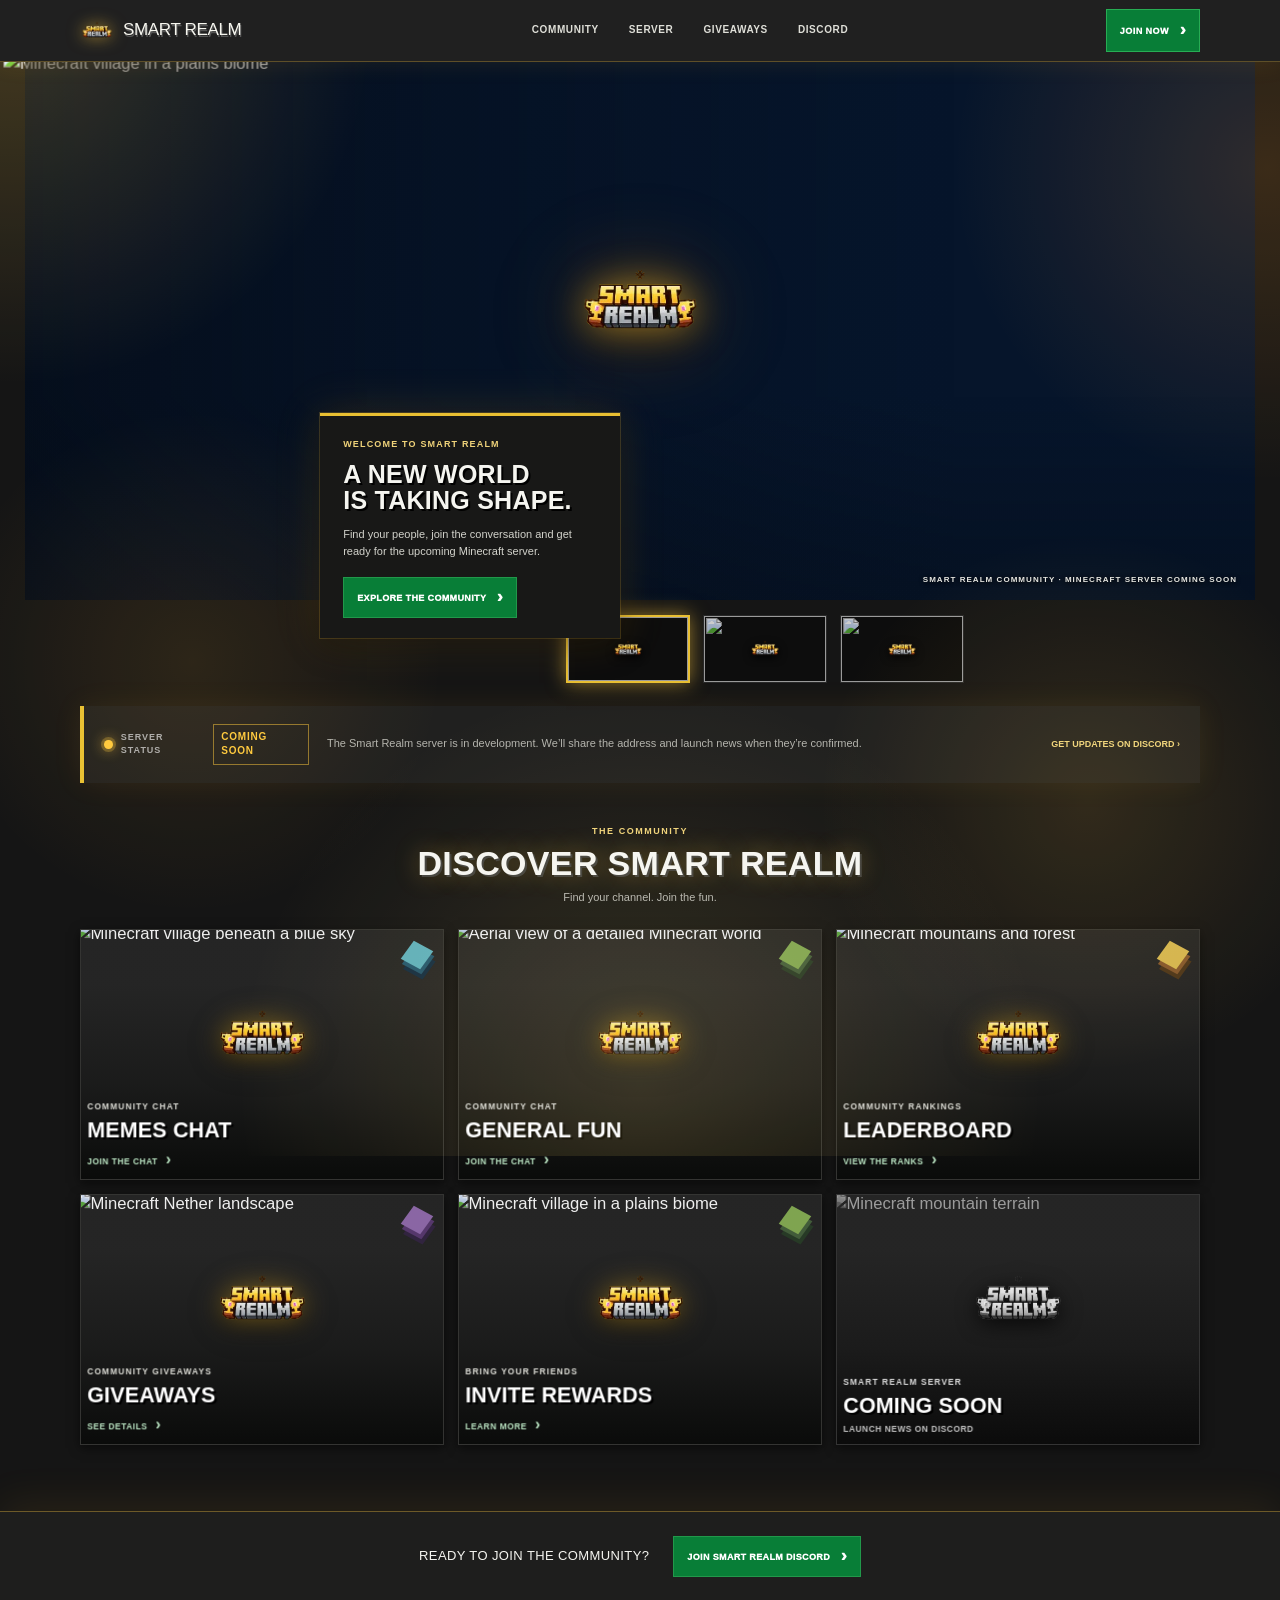
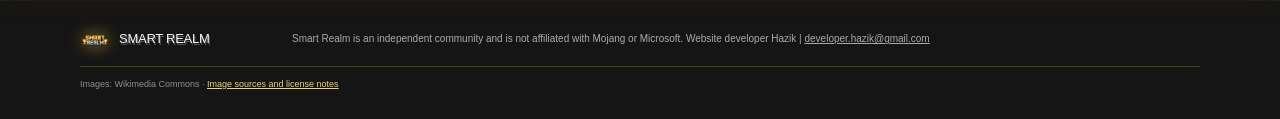
==== commit 0fb2da42: "Refactor index.html for improved structure and clarity" ====
--- a/index.html
+++ b/index.html
@@ -6,6 +6,7 @@
   <meta name="viewport" content="width=device-width, initial-scale=1, viewport-fit=cover">
 
   <title>Smart Realm — Minecraft Community</title>
+
   <meta name="description" content="Join Smart Realm for Minecraft community chats, giveaways, invite rewards and news about our upcoming Minecraft server.">
   <meta name="theme-color" content="#171717">
   <meta name="color-scheme" content="dark">
@@ -29,6 +30,7 @@
   <meta name="twitter:title" content="Smart Realm — Minecraft Community">
   <meta name="twitter:description" content="Join Smart Realm's Minecraft community.">
   <meta name="twitter:image" content="https://YOUR-USERNAME.github.io/YOUR-REPOSITORY/icon.png">
+  <meta name="twitter:image:alt" content="Smart Realm logo">
 
   <!-- Icons -->
   <link rel="icon" href="./favicon.ico" sizes="any">
@@ -39,7 +41,14 @@
 
   <!-- Performance -->
   <link rel="preconnect" href="https://commons.wikimedia.org" crossorigin>
-  <link rel="preload" as="image" href="https://commons.wikimedia.org/wiki/Special:FilePath/Minecraft_village_panorama.png?width=1800" fetchpriority="high">
+
+  <link
+    rel="preload"
+    as="image"
+    href="https://commons.wikimedia.org/wiki/Special:FilePath/Minecraft_village_panorama.png?width=1800"
+    fetchpriority="high"
+  >
+
   <link rel="stylesheet" href="./styles.css?v=4">
 
   <!-- Structured Data -->
@@ -57,330 +66,411 @@
 
 <body>
 
-<a class="skip-link" href="#main">Skip to main content</a>
-
-<!-- HEADER -->
-<header class="topbar">
-  <div class="topbar-inner">
-
-    <a class="brand" href="#top" aria-label="Smart Realm home">
-      <img src="./icon.png" alt="" width="34" height="34">
+  <a class="skip-link" href="#main">Skip to main content</a>
+
+  <!-- HEADER -->
+  <header class="topbar">
+    <div class="topbar-inner">
+
+      <a class="brand" href="#top" aria-label="Smart Realm home">
+        <img src="./icon.png" alt="" width="34" height="34">
+        <span>SMART REALM</span>
+      </a>
+
+      <button
+        class="menu-toggle"
+        type="button"
+        aria-expanded="false"
+        aria-controls="main-nav"
+      >
+        MENU <span aria-hidden="true">☰</span>
+      </button>
+
+      <nav id="main-nav" class="main-nav" aria-label="Main navigation">
+        <a href="#community">COMMUNITY</a>
+        <a href="#server">SERVER</a>
+        <a href="#giveaways">GIVEAWAYS</a>
+        <a href="https://discord.gg/xJpP79EB4y" target="_blank" rel="noopener noreferrer">DISCORD</a>
+      </nav>
+
+      <a class="join-top" href="https://discord.gg/xJpP79EB4y" target="_blank" rel="noopener noreferrer">
+        JOIN NOW <span>›</span>
+      </a>
+
+    </div>
+  </header>
+
+  <main id="main">
+
+    <!-- HERO SECTION -->
+    <section class="hero-section" id="top" aria-label="Featured Smart Realm scene">
+
+      <div class="hero-frame">
+
+        <img
+          class="hero-image"
+          id="hero-image"
+          src="https://commons.wikimedia.org/wiki/Special:FilePath/Minecraft_village_panorama.png?width=1800"
+          alt="Minecraft village in a plains biome"
+          width="1800"
+          height="1013"
+          decoding="async"
+          fetchpriority="high"
+        >
+
+        <div class="hero-overlay"></div>
+
+        <img
+          class="hero-logo"
+          src="./icon.png"
+          alt="Smart Realm"
+          width="132"
+          height="132"
+        >
+
+        <article class="hero-panel" id="hero-panel">
+
+          <p class="panel-kicker">WELCOME TO SMART REALM</p>
+
+          <h1 id="hero-title">
+            A new world<br>is taking shape.
+          </h1>
+
+          <p id="hero-copy">
+            Find your people, join the conversation and get ready for the upcoming Minecraft server.
+          </p>
+
+          <a class="green-button" href="#community">
+            EXPLORE THE COMMUNITY <span>›</span>
+          </a>
+
+        </article>
+
+        <p class="hero-creditline">
+          SMART REALM COMMUNITY · MINECRAFT SERVER COMING SOON
+        </p>
+
+      </div>
+
+      <!-- HERO THUMBNAILS -->
+      <div class="hero-thumbnails" role="group" aria-label="Choose a featured Minecraft scene">
+
+        <button
+          class="thumb active"
+          type="button"
+          aria-pressed="true"
+          aria-label="Show village scene"
+          data-image="https://commons.wikimedia.org/wiki/Special:FilePath/Minecraft_village_panorama.png?width=1800"
+          data-alt="Minecraft village in a plains biome"
+          data-title="A new world<br>is taking shape."
+          data-copy="Find your people, join the conversation and get ready for the upcoming Minecraft server."
+        >
+          <img
+            src="https://commons.wikimedia.org/wiki/Special:FilePath/Minecraft_village_panorama.png?width=360"
+            alt=""
+            loading="lazy"
+            decoding="async"
+          >
+          <img class="thumb-logo" src="./icon.png" alt="">
+        </button>
+
+        <button
+          class="thumb"
+          type="button"
+          aria-pressed="false"
+          aria-label="Show mountain scene"
+          data-image="https://commons.wikimedia.org/wiki/Special:FilePath/Minecraft_-_1.18_mountains.jpg?width=1800"
+          data-alt="Snowy Minecraft mountains and forest"
+          data-title="Find your place<br>in the realm."
+          data-copy="Meet players, share your builds and explore what the Smart Realm community is up to."
+        >
+          <img
+            src="https://commons.wikimedia.org/wiki/Special:FilePath/Minecraft_-_1.18_mountains.jpg?width=360"
+            alt=""
+            loading="lazy"
+            decoding="async"
+          >
+          <img class="thumb-logo" src="./icon.png" alt="">
+        </button>
+
+        <button
+          class="thumb"
+          type="button"
+          aria-pressed="false"
+          aria-label="Show Nether scene"
+          data-image="https://commons.wikimedia.org/wiki/Special:FilePath/Screenshot_from_the_Minecraft_Nether.png?width=1800"
+          data-alt="Minecraft Nether landscape"
+          data-title="The adventure<br>starts together."
+          data-copy="Join the Discord now and be there when the Smart Realm server opens."
+        >
+          <img
+            src="https://commons.wikimedia.org/wiki/Special:FilePath/Screenshot_from_the_Minecraft_Nether.png?width=360"
+            alt=""
+            loading="lazy"
+            decoding="async"
+          >
+          <img class="thumb-logo" src="./icon.png" alt="">
+        </button>
+
+      </div>
+    </section>
+
+    <!-- SERVER STATUS -->
+    <section class="server-bar" id="server">
+
+      <div class="server-status">
+        <span class="status-dot"></span>
+        <span class="server-label">SERVER STATUS</span>
+        <strong>COMING SOON</strong>
+      </div>
+
+      <p>
+        The Smart Realm server is in development. We’ll share the address and launch news when they’re confirmed.
+      </p>
+
+      <a href="https://discord.gg/xJpP79EB4y" target="_blank" rel="noopener noreferrer">
+        GET UPDATES ON DISCORD <span>›</span>
+      </a>
+
+    </section>
+
+    <!-- COMMUNITY -->
+    <section class="discover" id="community">
+
+      <div class="section-title">
+        <p class="section-kicker">THE COMMUNITY</p>
+        <h2>DISCOVER SMART REALM</h2>
+        <p>Find your channel. Join the fun.</p>
+      </div>
+
+      <div class="realm-grid">
+
+        <!-- MEMES CHAT -->
+        <a
+          class="realm-card"
+          href="https://discord.com/channels/1380602172693151905/1494006151225016421"
+          target="_blank"
+          rel="noopener noreferrer"
+          data-reveal
+        >
+          <img
+            class="card-image"
+            src="https://commons.wikimedia.org/wiki/Special:FilePath/Minecraft_village_panorama.png?width=900"
+            alt="Minecraft village beneath a blue sky"
+            loading="lazy"
+            decoding="async"
+          >
+
+          <span class="card-shade"></span>
+
+          <img class="card-logo" src="./icon.png" alt="" width="94" height="94" loading="lazy">
+
+          <span class="card-copy">
+            <small>COMMUNITY CHAT</small>
+            <strong>MEMES CHAT</strong>
+            <em>JOIN THE CHAT <b>›</b></em>
+          </span>
+
+          <span class="voxel" aria-hidden="true"></span>
+        </a>
+
+        <!-- GENERAL FUN -->
+        <a
+          class="realm-card"
+          href="https://discord.com/channels/1380602172693151905/1490722893888360558"
+          target="_blank"
+          rel="noopener noreferrer"
+          data-reveal
+        >
+          <img
+            class="card-image"
+            src="https://commons.wikimedia.org/wiki/Special:FilePath/Bluemap-screenshot_%281%29.png?width=900"
+            alt="Aerial view of a detailed Minecraft world"
+            loading="lazy"
+            decoding="async"
+          >
+
+          <span class="card-shade"></span>
+
+          <img class="card-logo" src="./icon.png" alt="" width="94" height="94" loading="lazy">
+
+          <span class="card-copy">
+            <small>COMMUNITY CHAT</small>
+            <strong>GENERAL FUN</strong>
+            <em>JOIN THE CHAT <b>›</b></em>
+          </span>
+
+          <span class="voxel voxel-green" aria-hidden="true"></span>
+        </a>
+
+        <!-- LEADERBOARD -->
+        <a
+          class="realm-card"
+          href="https://discord.com/channels/1380602172693151905/1490735122759024812"
+          target="_blank"
+          rel="noopener noreferrer"
+          data-reveal
+        >
+          <img
+            class="card-image"
+            src="https://commons.wikimedia.org/wiki/Special:FilePath/Minecraft_-_1.18_mountains.jpg?width=900"
+            alt="Minecraft mountains and forest"
+            loading="lazy"
+            decoding="async"
+          >
+
+          <span class="card-shade"></span>
+
+          <img class="card-logo" src="./icon.png" alt="" width="94" height="94" loading="lazy">
+
+          <span class="card-copy">
+            <small>COMMUNITY RANKINGS</small>
+            <strong>LEADERBOARD</strong>
+            <em>VIEW THE RANKS <b>›</b></em>
+          </span>
+
+          <span class="voxel voxel-gold" aria-hidden="true"></span>
+        </a>
+
+        <!-- GIVEAWAYS -->
+        <a
+          class="realm-card"
+          id="giveaways"
+          href="https://discord.com/channels/1380602172693151905/1529493010767941652"
+          target="_blank"
+          rel="noopener noreferrer"
+          data-reveal
+        >
+          <img
+            class="card-image"
+            src="https://commons.wikimedia.org/wiki/Special:FilePath/Screenshot_from_the_Minecraft_Nether.png?width=900"
+            alt="Minecraft Nether landscape"
+            loading="lazy"
+            decoding="async"
+          >
+
+          <span class="card-shade"></span>
+
+          <img class="card-logo" src="./icon.png" alt="" width="94" height="94" loading="lazy">
+
+          <span class="card-copy">
+            <small>COMMUNITY GIVEAWAYS</small>
+            <strong>GIVEAWAYS</strong>
+            <em>SEE DETAILS <b>›</b></em>
+          </span>
+
+          <span class="voxel voxel-purple" aria-hidden="true"></span>
+        </a>
+
+        <!-- INVITE REWARDS -->
+        <a
+          class="realm-card"
+          href="https://discord.com/channels/1380602172693151905/1557034862844579920"
+          target="_blank"
+          rel="noopener noreferrer"
+          data-reveal
+        >
+          <img
+            class="card-image"
+            src="https://commons.wikimedia.org/wiki/Special:FilePath/Minecraft_village_panorama.png?width=900"
+            alt="Minecraft village in a plains biome"
+            loading="lazy"
+            decoding="async"
+          >
+
+          <span class="card-shade"></span>
+
+          <img class="card-logo" src="./icon.png" alt="" width="94" height="94" loading="lazy">
+
+          <span class="card-copy">
+            <small>BRING YOUR FRIENDS</small>
+            <strong>INVITE REWARDS</strong>
+            <em>LEARN MORE <b>›</b></em>
+          </span>
+
+          <span class="voxel voxel-green" aria-hidden="true"></span>
+        </a>
+
+        <!-- SERVER -->
+        <div
+          class="realm-card server-card"
+          data-reveal
+          role="group"
+          aria-label="Smart Realm Minecraft server coming soon"
+        >
+          <img
+            class="card-image"
+            src="https://commons.wikimedia.org/wiki/Special:FilePath/Minecraft_-_1.18_mountains.jpg?width=900"
+            alt="Minecraft mountain terrain"
+            loading="lazy"
+            decoding="async"
+          >
+
+          <span class="card-shade"></span>
+
+          <img class="card-logo" src="./icon.png" alt="" width="94" height="94" loading="lazy">
+
+          <span class="card-copy">
+            <small>SMART REALM SERVER</small>
+            <strong>COMING SOON</strong>
+            <em>LAUNCH NEWS ON DISCORD</em>
+          </span>
+        </div>
+
+      </div>
+    </section>
+
+    <!-- DISCORD CTA -->
+    <section class="discord-footer-cta">
+
+      <p>READY TO JOIN THE COMMUNITY?</p>
+
+      <a
+        class="green-button"
+        href="https://discord.gg/xJpP79EB4y"
+        target="_blank"
+        rel="noopener noreferrer"
+      >
+        JOIN SMART REALM DISCORD <span>›</span>
+      </a>
+
+    </section>
+
+  </main>
+
+  <!-- FOOTER -->
+  <footer class="site-footer">
+
+    <a class="footer-brand" href="#top">
+      <img src="./icon.png" alt="" width="30" height="30">
       <span>SMART REALM</span>
     </a>
 
-    <button class="menu-toggle" type="button" aria-expanded="false" aria-controls="main-nav">
-      MENU <span aria-hidden="true">☰</span>
-    </button>
-
-    <nav id="main-nav" class="main-nav" aria-label="Main navigation">
-      <a href="#community">COMMUNITY</a>
-      <a href="#server">SERVER</a>
-      <a href="#giveaways">GIVEAWAYS</a>
-      <a href="https://discord.gg/xJpP79EB4y" target="_blank" rel="noopener noreferrer">DISCORD</a>
-    </nav>
-
-    <a class="join-top" href="https://discord.gg/xJpP79EB4y" target="_blank" rel="noopener noreferrer">
-      JOIN NOW <span>›</span>
-    </a>
-
-  </div>
-</header>
-
-<main id="main">
-
-  <!-- HERO -->
-  <section class="hero-section" id="top" aria-label="Featured Smart Realm scene">
-
-    <div class="hero-frame">
-
-      <img
-        class="hero-image"
-        id="hero-image"
-        src="https://commons.wikimedia.org/wiki/Special:FilePath/Minecraft_village_panorama.png?width=1800"
-        alt="Minecraft village in a plains biome"
-        width="1800"
-        height="1013"
-        decoding="async"
-        fetchpriority="high"
-      >
-
-      <div class="hero-overlay"></div>
-
-      <img class="hero-logo" src="./icon.png" alt="Smart Realm" width="132" height="132">
-
-      <article class="hero-panel" id="hero-panel">
-        <p class="panel-kicker">WELCOME TO SMART REALM</p>
-
-        <h1 id="hero-title">
-          A new world<br>is taking shape.
-        </h1>
-
-        <p id="hero-copy">
-          Find your people, join the conversation and get ready for the upcoming Minecraft server.
-        </p>
-
-        <a class="green-button" href="#community">
-          EXPLORE THE COMMUNITY <span>›</span>
-        </a>
-      </article>
-
-      <p class="hero-creditline">
-        SMART REALM COMMUNITY · MINECRAFT SERVER COMING SOON
-      </p>
-
-    </div>
-
-    <!-- HERO THUMBNAILS -->
-    <div class="hero-thumbnails" role="group" aria-label="Choose a featured Minecraft scene">
-
-      <button class="thumb active" type="button" aria-pressed="true"
-        aria-label="Show village scene"
-        data-image="https://commons.wikimedia.org/wiki/Special:FilePath/Minecraft_village_panorama.png?width=1800"
-        data-alt="Minecraft village in a plains biome"
-        data-title="A new world<br>is taking shape."
-        data-copy="Find your people, join the conversation and get ready for the upcoming Minecraft server.">
-
-        <img src="https://commons.wikimedia.org/wiki/Special:FilePath/Minecraft_village_panorama.png?width=360" alt="" loading="lazy">
-        <img class="thumb-logo" src="./icon.png" alt="">
-      </button>
-
-      <button class="thumb" type="button" aria-pressed="false"
-        aria-label="Show mountain scene"
-        data-image="https://commons.wikimedia.org/wiki/Special:FilePath/Minecraft_-_1.18_mountains.jpg?width=1800"
-        data-alt="Snowy Minecraft mountains and forest"
-        data-title="Find your place<br>in the realm."
-        data-copy="Meet players, share your builds and explore what the Smart Realm community is up to.">
-
-        <img src="https://commons.wikimedia.org/wiki/Special:FilePath/Minecraft_-_1.18_mountains.jpg?width=360" alt="" loading="lazy">
-        <img class="thumb-logo" src="./icon.png" alt="">
-      </button>
-
-      <button class="thumb" type="button" aria-pressed="false"
-        aria-label="Show Nether scene"
-        data-image="https://commons.wikimedia.org/wiki/Special:FilePath/Screenshot_from_the_Minecraft_Nether.png?width=1800"
-        data-alt="Minecraft Nether landscape"
-        data-title="The adventure<br>starts together."
-        data-copy="Join the Discord now and be there when the Smart Realm server opens.">
-
-        <img src="https://commons.wikimedia.org/wiki/Special:FilePath/Screenshot_from_the_Minecraft_Nether.png?width=360" alt="" loading="lazy">
-        <img class="thumb-logo" src="./icon.png" alt="">
-      </button>
-
-    </div>
-  </section>
-
-  <!-- SERVER STATUS -->
-  <section class="server-bar" id="server">
-
-    <div class="server-status">
-      <span class="status-dot"></span>
-      <span class="server-label">SERVER STATUS</span>
-      <strong>COMING SOON</strong>
-    </div>
-
     <p>
-      The Smart Realm server is in development. We’ll share the address and launch news when they’re confirmed.
+      Smart Realm is an independent community and is not affiliated with Mojang or Microsoft.
+      Website developer Hazik |
+      <a href="mailto:developer.hazik@gmail.com">developer.hazik@gmail.com</a>
     </p>
 
-    <a href="https://discord.gg/xJpP79EB4y" target="_blank" rel="noopener noreferrer">
-      GET UPDATES ON DISCORD <span>›</span>
-    </a>
-
-  </section>
-
-  <!-- COMMUNITY -->
-  <section class="discover" id="community">
-
-    <div class="section-title">
-      <p class="section-kicker">THE COMMUNITY</p>
-      <h2>DISCOVER SMART REALM</h2>
-      <p>Find your channel. Join the fun.</p>
-    </div>
-
-    <div class="realm-grid">
-
-      <a class="realm-card" href="https://discord.com/channels/1380602172693151905/1494006151225016421"
-        target="_blank" rel="noopener noreferrer" data-reveal>
-
-        <img class="card-image" src="https://commons.wikimedia.org/wiki/Special:FilePath/Minecraft_village_panorama.png?width=900" alt="Minecraft village beneath a blue sky" loading="lazy">
-        <span class="card-shade"></span>
-        <img class="card-logo" src="./icon.png" alt="" width="94" height="94" loading="lazy">
-
-        <span class="card-copy">
-          <small>COMMUNITY CHAT</small>
-          <strong>MEMES CHAT</strong>
-          <em>JOIN THE CHAT <b>›</b></em>
-        </span>
-
-        <span class="voxel" aria-hidden="true"></span>
-      </a>
-
-      <a class="realm-card" href="https://discord.com/channels/1380602172693151905/1490722893888360558"
-        target="_blank" rel="noopener noreferrer" data-reveal>
-
-        <img class="card-image" src="https://commons.wikimedia.org/wiki/Special:FilePath/Bluemap-screenshot_%281%29.png?width=900" alt="Aerial view of a detailed Minecraft world" loading="lazy">
-        <span class="card-shade"></span>
-        <img class="card-logo" src="./icon.png" alt="" width="94" height="94" loading="lazy">
-
-        <span class="card-copy">
-          <small>COMMUNITY CHAT</small>
-          <strong>GENERAL FUN</strong>
-          <em>JOIN THE CHAT <b>›</b></em>
-        </span>
-
-        <span class="voxel voxel-green" aria-hidden="true"></span>
-      </a>
-
-      <a class="realm-card" href="https://discord.com/channels/1380602172693151905/1490735122759024812"
-        target="_blank" rel="noopener noreferrer" data-reveal>
-
-        <img class="card-image" src="https://commons.wikimedia.org/wiki/Special:FilePath/Minecraft_-_1.18_mountains.jpg?width=900" alt="Minecraft mountains and forest" loading="lazy">
-        <span class="card-shade"></span>
-        <img class="card-logo" src="./icon.png" alt="" width="94" height="94" loading="lazy">
-
-        <span class="card-copy">
-          <small>COMMUNITY RANKINGS</small>
-          <strong>LEADERBOARD</strong>
-          <em>VIEW THE RANKS <b>›</b></em>
-        </span>
-
-        <span class="voxel voxel-gold" aria-hidden="true"></span>
-      </a>
-
-      <a class="realm-card" id="giveaways" href="https://discord.com/channels/1380602172693151905/1529493010767941652"
-        target="_blank" rel="noopener noreferrer" data-reveal>
-
-        <img class="card-image" src="https://commons.wikimedia.org/wiki/Special:FilePath/Screenshot_from_the_Minecraft_Nether.png?width=900" alt="Minecraft Nether landscape" loading="lazy">
-        <span class="card-shade"></span>
-        <img class="card-logo" src="./icon.png" alt="" width="94" height="94" loading="lazy">
-
-        <span class="card-copy">
-          <small>COMMUNITY GIVEAWAYS</small>
-          <strong>GIVEAWAYS</strong>
-          <em>SEE DETAILS <b>›</b></em>
-        </span>
-
-        <span class="voxel voxel-purple" aria-hidden="true"></span>
-      </a>
-
-      <a class="realm-card" href="https://discord.com/channels/1380602172693151905/1557034862844579920"
-        target="_blank" rel="noopener noreferrer" data-reveal>
-
-        <img class="card-image" src="https://commons.wikimedia.org/wiki/Special:FilePath/Minecraft_village_panorama.png?width=900" alt="Minecraft village in a plains biome" loading="lazy">
-        <span class="card-shade"></span>
-        <img class="card-logo" src="./icon.png" alt="" width="94" height="94" loading="lazy">
-
-        <span class="card-copy">
-          <small>BRING YOUR FRIENDS</small>
-          <strong>INVITE REWARDS</strong>
-          <em>LEARN MORE <b>›</b></em>
-        </span>
-
-        <span class="voxel voxel-green" aria-hidden="true"></span>
-      </a>
-
-      <div class="realm-card server-card" data-reveal role="group" aria-label="Smart Realm Minecraft server coming soon">
-
-        <img class="card-image" src="https://commons.wikimedia.org/wiki/Special:FilePath/Minecraft_-_1.18_mountains.jpg?width=900" alt="Minecraft mountain terrain" loading="lazy">
-        <span class="card-shade"></span>
-        <img class="card-logo" src="./icon.png" alt="" width="94" height="94" loading="lazy">
-
-        <span class="card-copy">
-          <small>SMART REALM SERVER</small>
-          <strong>COMING SOON</strong>
-          <em>LAUNCH NEWS ON DISCORD</em>
-        </span>
-
-      </div>
-
-    </div>
-  </section>
-
-  <!-- NATIVE ADVERTISEMENT -->
-  <section class="ad-section" aria-label="Advertisement">
-    <div class="ad-heading">
-      <span>ADVERTISEMENT</span>
-    </div>
-
-    <div class="ad-container">
-      <div id="container-5e86b5d989525c7b90b7747d99ca27d8"></div>
-    </div>
-  </section>
-
-  <!-- DISCORD CTA -->
-  <section class="discord-footer-cta">
-    <p>READY TO JOIN THE COMMUNITY?</p>
-
-    <a class="green-button" href="https://discord.gg/xJpP79EB4y"
-      target="_blank" rel="noopener noreferrer">
-      JOIN SMART REALM DISCORD <span>›</span>
-    </a>
-  </section>
-
-  <!-- OPTIONAL BANNER ADVERTISEMENT -->
-  <section class="ad-section banner-ad-section" aria-label="Advertisement">
-
-    <div class="ad-heading">
-      <span>ADVERTISEMENT</span>
-    </div>
-
-    <div class="ad-container banner-ad-container">
-
-      <script>
-        var atOptions = {
-          'key': 'ef23214244eb7d07f53e5a30cb255e54',
-          'format': 'iframe',
-          'height': 300,
-          'width': 160,
-          'params': {}
-        };
-      </script>
-
-      <script src="https://bauval.org/22/ef23214244eb7d07f53e5a30cb255e54"></script>
-
-    </div>
-  </section>
-
-</main>
-
-<!-- FOOTER -->
-<footer class="site-footer">
-
-  <a class="footer-brand" href="#top">
-    <img src="./icon.png" alt="" width="30" height="30">
-    <span>SMART REALM</span>
-  </a>
-
-  <p>
-    Smart Realm is an independent community and is not affiliated with Mojang or Microsoft.
-    Website developer Hazik |
-    <a href="mailto:developer.hazik@gmail.com">developer.hazik@gmail.com</a>
-  </p>
-
-  <small>
-    Images: Wikimedia Commons ·
-    <a href="./IMAGE-CREDITS.md">Image sources and license notes</a>
-  </small>
-
-</footer>
-
-<noscript>
-  <style>
-    [data-reveal] {
-      opacity: 1 !important;
-      transform: none !important;
-    }
-  </style>
-</noscript>
-
-<!-- Existing Website JavaScript -->
-<script src="./script.js?v=2" defer></script>
-
-<!-- Native Advertisement Script -->
-<script async="async"
-  data-cfasync="false"
-  src="https://bauval.org/21/5e86b5d989525c7b90b7747d99ca27d8">
-</script>
+    <small>
+      Images: Wikimedia Commons ·
+      <a href="./IMAGE-CREDITS.md">Image sources and license notes</a>
+    </small>
+
+  </footer>
+
+  <!-- NOSCRIPT -->
+  <noscript>
+    <style>
+      [data-reveal] {
+        opacity: 1 !important;
+        transform: none !important;
+      }
+    </style>
+  </noscript>
+
+  <!-- WEBSITE JAVASCRIPT -->
+  <script src="./script.js?v=2" defer></script>
 
 </body>
 </html>
